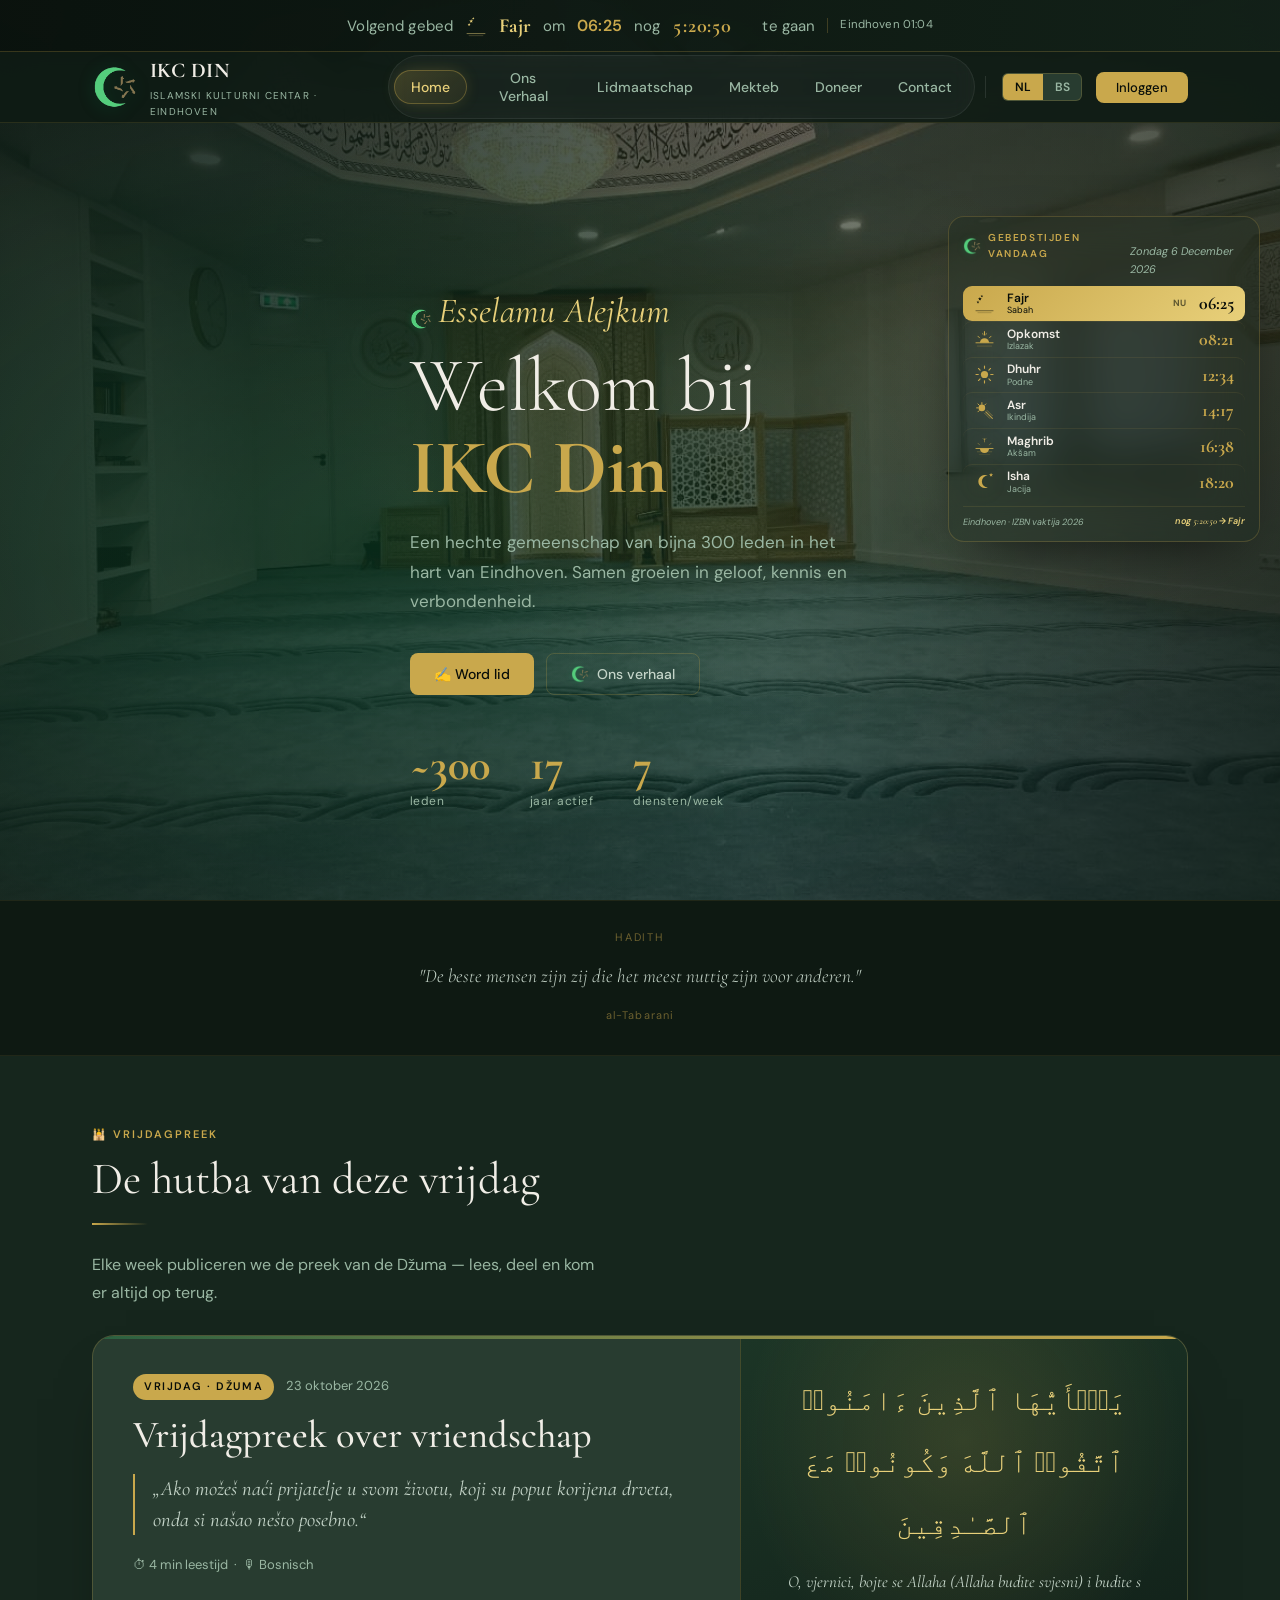
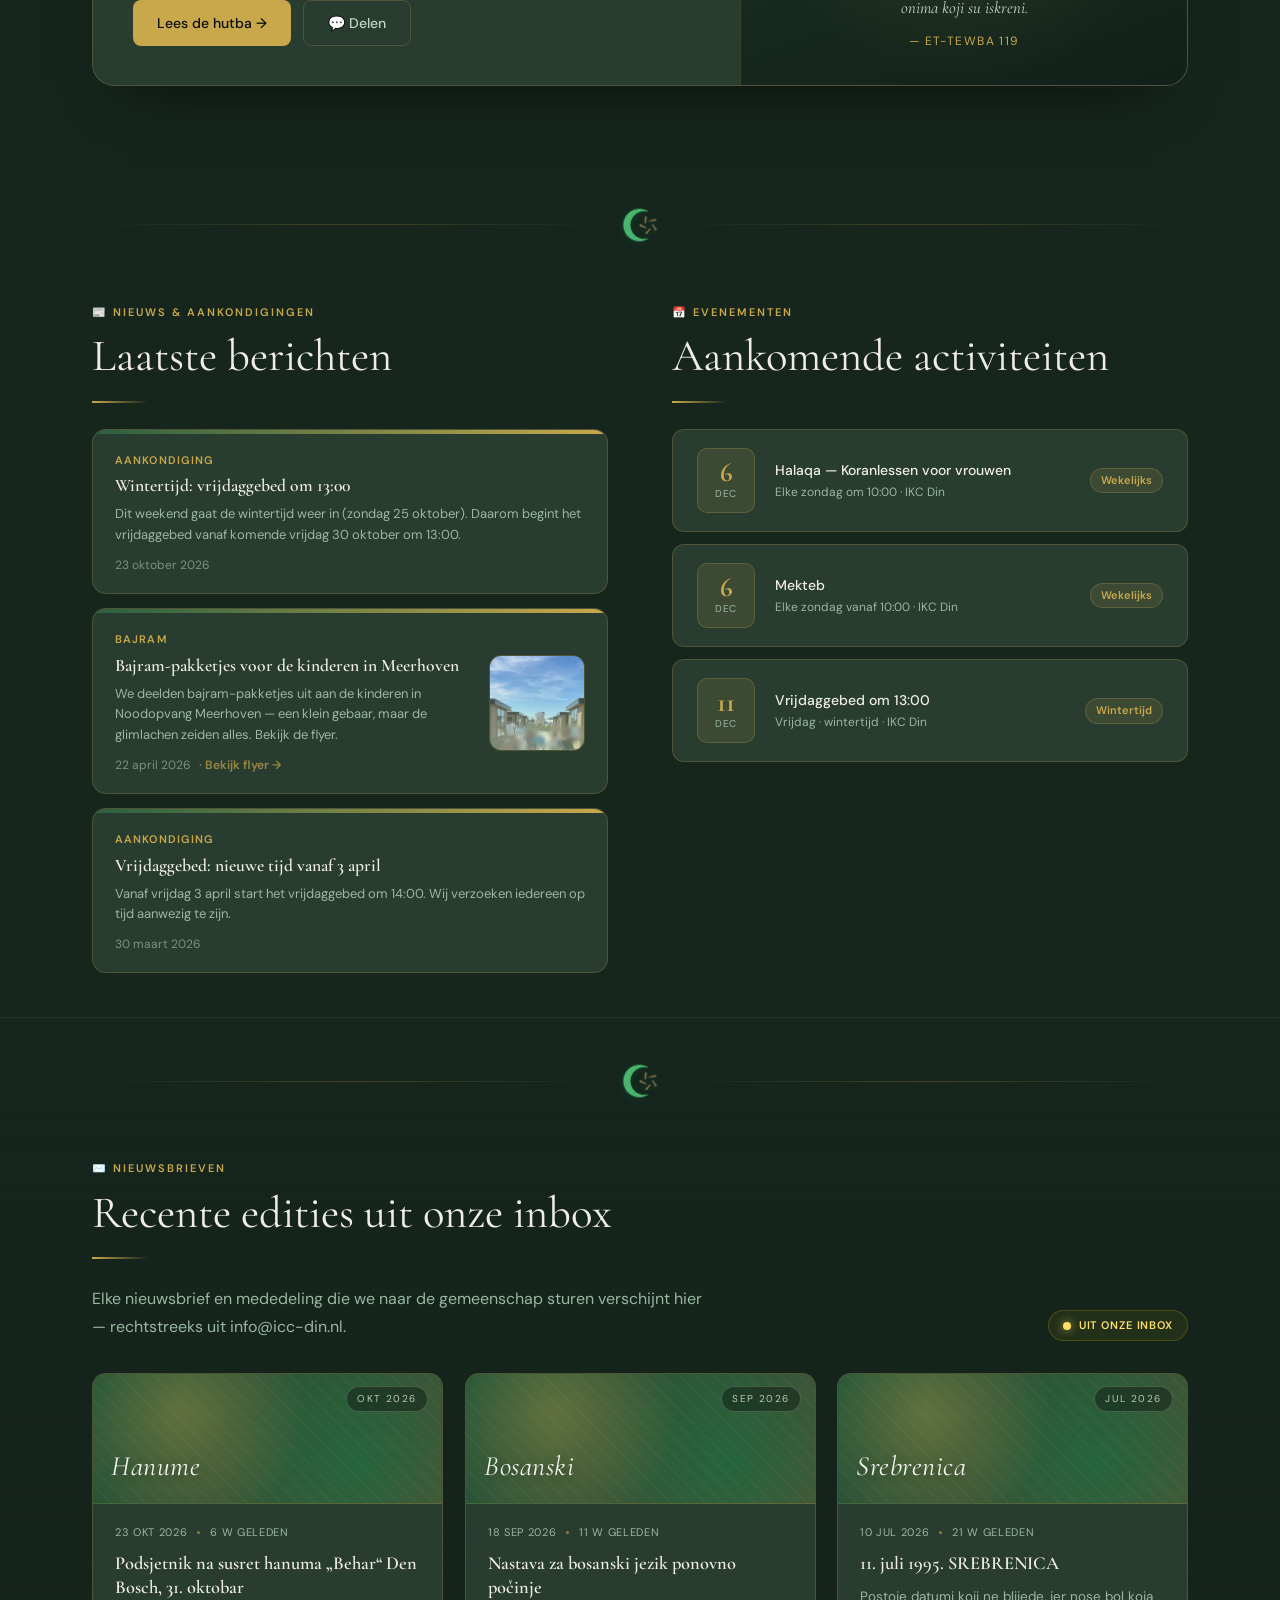
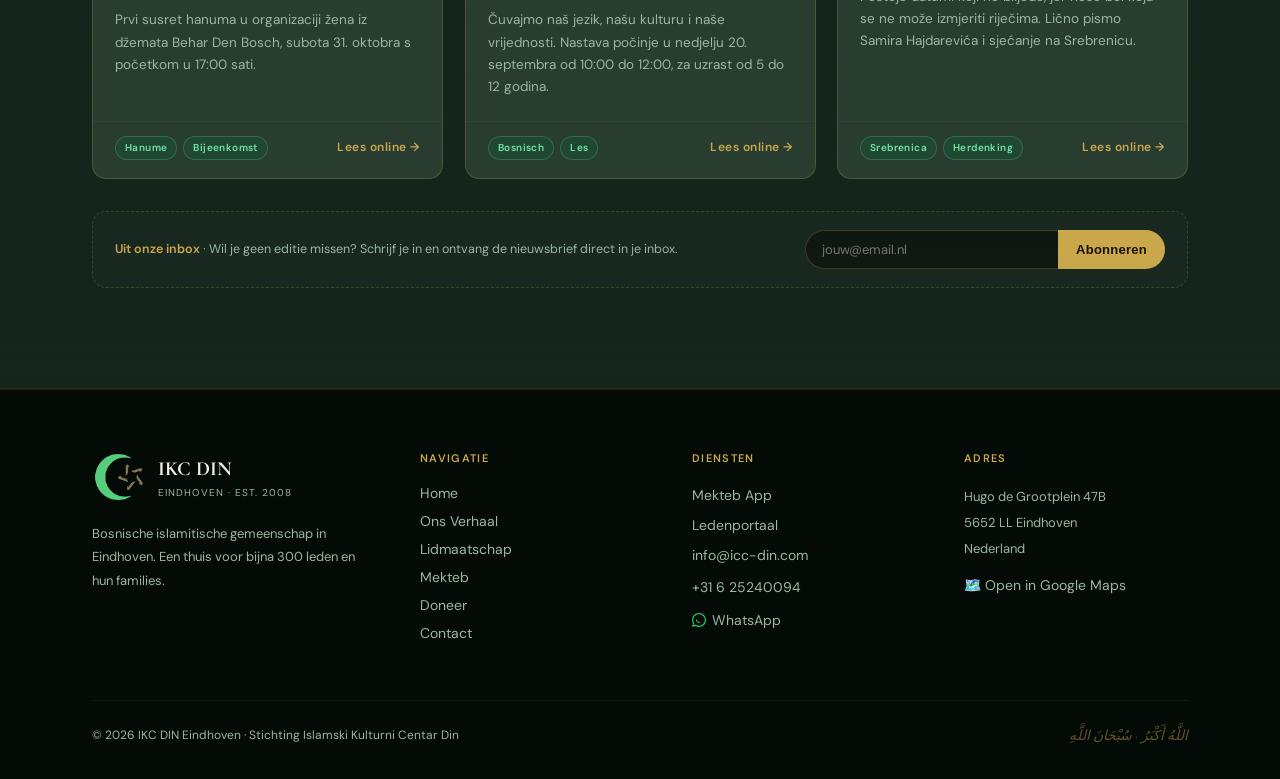
==== index.html @ 8f67912d "Newsletter feed from Gmail label (inactive until feed URL is set)" ====
<!DOCTYPE html>
<html lang="nl">
<head>
<meta charset="UTF-8"/>
<meta name="viewport" content="width=device-width, initial-scale=1.0"/>
<title>IKC DIN Eindhoven — Islamski Kulturni Centar</title>
<link href="https://fonts.googleapis.com/css2?family=Cormorant+Garamond:ital,wght@0,300;0,400;0,600;0,700;1,400&family=DM+Sans:wght@300;400;500;600&display=swap" rel="stylesheet"/>
<script>window.IKC_LOGO="logo-icon.png";</script>
<script src="europe-story.js"></script>
<style>
:root {
  --bg: #16261d;
  --surface: #1f3328;
  --card: #283c30;
  --card2: #304538;
  --gold: #c9a84c;
  --gold-light: #e8d07a;
  --gold-dim: rgba(201,168,76,0.13);
  --gold-border: rgba(201,168,76,0.24);
  --green: #2a6040;
  --green-dim: rgba(42,96,64,0.25);
  --neon: #4ade80;
  --neon-soft: rgba(74,222,128,0.55);
  --neon-glow: rgba(74,222,128,0.32);
  --emerald: #10b981;
  --jade: #0fa968;
  --text: #f0ede6;
  --text-muted: #9ab7a3;
  --text-soft: #c4d4c8;
  --radius: 14px;
  --font-display: 'Cormorant Garamond', serif;
  --font-body: 'DM Sans', sans-serif;
}
*, *::before, *::after { box-sizing: border-box; margin: 0; padding: 0; }
html { scroll-behavior: smooth; }
body { background: var(--bg); color: var(--text); font-family: var(--font-body); font-size: 16px; line-height: 1.6; overflow-x: hidden; }

/* Islamic geometric tile */
body::before {
  content: '';
  position: fixed; inset: 0; pointer-events: none; z-index: 0;
  background-image: url("data:image/svg+xml,%3Csvg width='120' height='120' viewBox='0 0 120 120' xmlns='http://www.w3.org/2000/svg'%3E%3Cg fill='none' stroke='rgba(201,168,76,0.055)' stroke-width='0.7'%3E%3Cpolygon points='60,4 116,32 116,88 60,116 4,88 4,32'/%3E%3Cpolygon points='60,20 100,42 100,78 60,100 20,78 20,42'/%3E%3Cpolygon points='60,36 84,52 84,68 60,84 36,68 36,52'/%3E%3Cline x1='60' y1='4' x2='60' y2='36'/%3E%3Cline x1='116' y1='32' x2='84' y2='52'/%3E%3Cline x1='116' y1='88' x2='84' y2='68'/%3E%3Cline x1='60' y1='116' x2='60' y2='84'/%3E%3Cline x1='4' y1='88' x2='36' y2='68'/%3E%3Cline x1='4' y1='32' x2='36' y2='52'/%3E%3C/g%3E%3C/svg%3E");
  background-size: 120px 120px;
  opacity: 1;
  background-position: var(--pat-x, 0px) var(--pat-y, 0px);
  transition: background-position 0.2s ease-out;
  will-change: background-position;
}
#root { position: relative; z-index: 1; }

.btn { display: inline-flex; align-items: center; gap: 8px; padding: 11px 24px; border-radius: 8px; font-family: var(--font-body); font-size: 14px; font-weight: 500; cursor: pointer; border: none; transition: all 0.22s; text-decoration: none; }
.btn-gold { background: var(--gold); color: #080d09; }
.btn-gold:hover { background: var(--gold-light); transform: translateY(-2px); box-shadow: 0 8px 28px rgba(201,168,76,0.3); }
.btn-outline { background: transparent; border: 1.5px solid var(--gold-border); color: var(--text-soft); }
.btn-outline:hover { border-color: var(--gold); color: var(--gold); }
.btn-ghost { background: rgba(255,255,255,0.06); color: var(--text-soft); }
.btn-ghost:hover { background: rgba(255,255,255,0.1); }
.btn-green { background: var(--green); color: var(--gold-light); border: 1px solid rgba(201,168,76,0.3); }
.btn-green:hover { background: #357550; }

.section { padding: 100px 0; }
.container { max-width: 1160px; margin: 0 auto; padding: 0 32px; }
.section-label { font-size: 11px; font-weight: 600; letter-spacing: 0.18em; text-transform: uppercase; color: var(--gold); margin-bottom: 10px; display: flex; align-items: center; gap: 8px; }
.section-title { font-family: var(--font-display); font-size: clamp(2rem, 3.5vw, 3rem); font-weight: 400; line-height: 1.15; color: var(--text); margin-bottom: 16px; }
.section-sub { font-size: 16px; color: var(--text-muted); max-width: 520px; line-height: 1.75; }
.ljiljan-frieze { display:flex; justify-content:center; align-items:center; gap:26px; padding:30px 16px; }
.ljiljan-frieze svg { width:15px; height:19px; color:var(--gold); opacity:0.42; }
.ljiljan-frieze svg:nth-child(even) { width:11px; height:14px; opacity:0.24; }
.divider { width: 56px; height: 2px; background: linear-gradient(90deg, var(--gold), transparent); margin: 18px 0 26px; }
.card { background: var(--card); border-radius: var(--radius); border: 1px solid var(--gold-border); padding: 28px; }

input, textarea, select { width: 100%; padding: 12px 16px; background: var(--surface); border: 1.5px solid rgba(255,255,255,0.09); border-radius: 8px; color: var(--text); font-family: var(--font-body); font-size: 15px; outline: none; transition: border-color 0.2s; }
input:focus, textarea:focus, select:focus { border-color: var(--gold); }
textarea { resize: vertical; min-height: 80px; }
select { appearance: none; }
label { font-size: 13px; color: var(--text-muted); margin-bottom: 6px; display: block; }
.form-row { display: grid; grid-template-columns: 1fr 1fr; gap: 16px; }
.form-field { display: flex; flex-direction: column; gap: 6px; }

/* Nav */
nav { position: fixed; top: 52px; left: 0; right: 0; z-index: 500; background: rgba(14,27,20,0.88); backdrop-filter: blur(18px); border-bottom: 1px solid rgba(201,168,76,0.14); }
.nav-inner { max-width: 1160px; margin: 0 auto; padding: 0 32px; height: 70px; display: flex; align-items: center; justify-content: space-between; }
.nav-logo { display: flex; align-items: center; gap: 12px; text-decoration: none; cursor: pointer; }
.nav-logo img { width: 46px; height: 46px; object-fit: contain; filter: drop-shadow(0 2px 8px rgba(5,122,65,0.25)); }
.nav-logo-text { font-family: var(--font-display); font-size: 21px; font-weight: 700; color: var(--text); letter-spacing: 0.02em; }
.nav-logo-sub { font-size: 10px; color: var(--text-muted); letter-spacing: 0.12em; text-transform: uppercase; }
.nav-links { display: flex; align-items: center; gap: 4px; }
.nav-link { font-size: 14px; color: var(--text-muted); text-decoration: none; padding: 6px 12px; border-radius: 6px; transition: color 0.2s; cursor: pointer; border: none; background: transparent; font-family: var(--font-body); }
.nav-link { position: relative; }
.nav-link::after { content: ''; position: absolute; bottom: -2px; left: 50%; width: 0; height: 1.5px; background: #4ade80; box-shadow: 0 0 6px #4ade80; border-radius: 2px; transition: width 0.3s ease, left 0.3s ease; }
.nav-link:hover::after, .nav-link.active::after { width: 80%; left: 10%; }
.nav-link:hover { color: var(--gold); }
.nav-link.active { color: var(--gold); background: rgba(201,168,76,0.08); }
.lang-toggle { display: flex; background: var(--card); border-radius: 6px; border: 1px solid var(--gold-border); overflow: hidden; margin: 0 6px; }
.lang-btn { padding: 5px 12px; font-size: 12px; font-weight: 600; cursor: pointer; border: none; background: transparent; color: var(--text-muted); font-family: var(--font-body); transition: all 0.2s; }
.lang-btn.active { background: var(--gold); color: #080d09; }
.mobile-nav { display: none; gap: 8px; align-items: center; }
.hamburger { display: none; flex-direction: column; justify-content: center; gap: 5px; width: 36px; height: 36px; background: transparent; border: none; cursor: pointer; padding: 4px; }
.hamburger span { display: block; height: 2px; width: 22px; background: var(--text); border-radius: 2px; transition: all 0.25s; }
.hamburger.open span:nth-child(1) { transform: translateY(7px) rotate(45deg); }
.hamburger.open span:nth-child(2) { opacity: 0; }
.hamburger.open span:nth-child(3) { transform: translateY(-7px) rotate(-45deg); }
.mobile-menu { display: none; position: fixed; top: 122px; left: 0; right: 0; background: rgba(10,20,14,0.98); backdrop-filter: blur(20px); border-bottom: 1px solid rgba(201,168,76,0.18); z-index: 499; padding: 16px 24px 24px; flex-direction: column; gap: 4px; }
.mobile-menu.open { display: flex; }
.mobile-menu-link { font-size: 16px; color: var(--text-muted); text-decoration: none; padding: 12px 8px; border-radius: 8px; cursor: pointer; background: transparent; border: none; font-family: var(--font-body); text-align: left; transition: color 0.2s, background 0.2s; }
.mobile-menu-link:hover, .mobile-menu-link.active { color: var(--gold); background: rgba(201,168,76,0.08); }
.mobile-menu-divider { height: 1px; background: rgba(255,255,255,0.08); margin: 8px 0; }
.mobile-menu-bottom { display: flex; align-items: center; gap: 10px; padding-top: 4px; }

/* Mosque arch SVG */
.arch-deco { position: absolute; right: 0; top: 0; bottom: 0; width: 520px; pointer-events: none; overflow: hidden; }

/* Hero */
.hero { min-height: 100vh; display: flex; align-items: center; position: relative; overflow: hidden; padding-top: 104px; }
.page-fade > section:first-child:not(.hero), .page-fade > section.story-section:first-child { padding-top: 140px; }
.hero-bg { position: absolute; inset: 0; background-image: url("photo-interior-hires.jpg"); background-size: cover; background-position: center; filter: brightness(0.72) saturate(0.92) contrast(1.03); z-index: 0; }
.hero::before { content: ''; position: absolute; inset: 0; background:
  linear-gradient(100deg, rgba(14,27,20,0.90) 0%, rgba(14,27,20,0.66) 38%, rgba(14,27,20,0.46) 62%, rgba(14,27,20,0.82) 100%);
  z-index: 1; pointer-events: none; }
.hero::after { content: ''; position: absolute; inset: 0; background: radial-gradient(ellipse at 30% 60%, rgba(5,122,65,0.22) 0%, transparent 65%), radial-gradient(ellipse at 80% 30%, rgba(201,168,76,0.1) 0%, transparent 55%); pointer-events: none; z-index: 1; }
.hero .container { position: relative; z-index: 5; }
.hero-content { position: relative; z-index: 2; padding: 100px 0 80px; }
.bismillah { font-size: clamp(1.1rem, 2.5vw, 1.8rem); color: rgba(201,168,76,0.55); font-family: var(--font-display); font-style: italic; margin-bottom: 24px; }
.hero-badge { display: inline-flex; align-items: center; gap: 8px; background: var(--gold-dim); border: 1px solid var(--gold-border); border-radius: 100px; padding: 6px 18px; font-size: 13px; color: var(--gold); margin-bottom: 28px; font-weight: 500; }
.hero-salam { font-family: var(--font-display); font-style: italic; font-size: clamp(1.4rem, 3vw, 2.2rem); color: var(--gold-light); margin: 14px 0 6px; letter-spacing: 0.01em; }
.hero-salam::after { content: '·'; display: inline-block; margin-left: 14px; color: var(--gold); opacity: 0.5; }
.hero-title { font-family: var(--font-display); font-size: clamp(3rem, 6vw, 5.8rem); font-weight: 300; line-height: 1.06; color: var(--text); margin-bottom: 8px; }
.hero-title strong { font-weight: 700; color: var(--gold); display: block; }
.hero-sub { font-size: 17px; color: var(--text-muted); max-width: 460px; line-height: 1.75; margin: 20px 0 36px; }
.hero-stats { display: flex; gap: 40px; margin-top: 48px; flex-wrap: wrap; }
.hero-stat-num { font-family: var(--font-display); font-size: 2.8rem; font-weight: 700; color: var(--gold); line-height: 1; }
.hero-stat-label { font-size: 12px; color: var(--text-muted); margin-top: 4px; letter-spacing: 0.04em; }

/* Prayer times */
.prayer-grid { display: grid; grid-template-columns: repeat(6, 1fr); gap: 10px; margin-top: 36px; }
.prayer-card { background: var(--card); border-radius: 12px; border: 1px solid var(--gold-border); padding: 20px 12px; text-align: center; transition: all 0.25s; cursor: default; }
.prayer-card.active { background: linear-gradient(135deg, var(--gold) 0%, var(--gold-light) 100%); border-color: var(--gold); }
.prayer-card.active .p-name, .prayer-card.active .p-alt, .prayer-card.active .p-time { color: #080d09; }
.prayer-card.active .p-label { color: rgba(8,13,9,0.6); }
.p-icon { font-size: 18px; margin-bottom: 8px; }
.p-name { font-size: 13px; font-weight: 600; color: var(--text); }
.p-alt { font-size: 11px; color: var(--text-muted); margin-top: 1px; }
.p-time { font-family: var(--font-display); font-size: 1.7rem; font-weight: 700; color: var(--gold); margin-top: 8px; }
.p-label { font-size: 10px; color: var(--text-muted); margin-top: 4px; letter-spacing: 0.06em; font-weight: 600; text-transform: uppercase; }

/* Hero vaktija panel (gebedstijden — glas-card op de muur/raam, variant G) */
.hero-layout { display: block; }
.hero-content { max-width: 600px; }
.hero-vk { position: absolute; top: 24%; right: max(0px, calc((100% - 1160px)/2 - 40px)); width: 312px; z-index: 6; opacity: 1 !important; animation: none !important; }
.hero-vk .vk-panel { opacity: 1 !important; background: rgba(22,39,29,0.30) !important; }
.vk-panel { background: rgba(22,39,29,0.30); backdrop-filter: blur(22px); -webkit-backdrop-filter: blur(22px); border: 1px solid var(--gold-border); border-radius: 16px; padding: 13px 14px 11px; box-shadow: 0 24px 60px -24px rgba(0,0,0,0.7); }
.vk-head { display: flex; align-items: baseline; justify-content: space-between; gap: 10px; margin-bottom: 8px; }
.vk-label { font-size: 10px; font-weight: 600; letter-spacing: 0.16em; text-transform: uppercase; color: var(--gold); display: flex; align-items: center; gap: 7px; }
.vk-date { font-size: 11px; color: var(--text-muted); font-style: italic; text-transform: capitalize; }
.vk-row { display: flex; align-items: center; gap: 12px; padding: 3px 11px; border-radius: 9px; transition: all 0.2s; }
.vk-row + .vk-row { border-top: 1px solid rgba(201,168,76,0.10); }
.vk-row .p-svg { width: 21px; height: 21px; margin: 0; flex-shrink: 0; }
.vk-names { flex: 1; min-width: 0; }
.vk-name { font-size: 12px; font-weight: 600; color: var(--text); line-height: 1.2; }
.vk-alt { font-size: 9px; color: var(--text-muted); margin-top: 0; line-height: 1.2; }
.vk-time { font-family: var(--font-display); font-size: 1.12rem; font-weight: 700; color: var(--gold); }
.vk-row.active { background: linear-gradient(135deg, var(--gold) 0%, var(--gold-light) 100%); border-top-color: transparent; }
.vk-row.active .vk-name, .vk-row.active .vk-alt, .vk-row.active .vk-time { color: #080d09; }
.vk-row.active .p-svg { color: #080d09 !important; filter: none !important; }
.vk-now { font-size: 9px; font-weight: 700; letter-spacing: 0.08em; color: rgba(8,13,9,0.6); text-transform: uppercase; }
.vk-foot { margin-top: 7px; padding-top: 7px; border-top: 1px solid rgba(201,168,76,0.12); text-align: center; font-size: 9px; color: var(--text-muted); font-style: italic; }
@media (max-width: 880px) { .hero { flex-direction: column; } .hero-content { max-width: none; } .hero-vk { position: static; width: auto; max-width: 420px; right: auto; top: auto; margin: 28px auto 0; } }

/* Fundraising */
.progress-track { background: rgba(255,255,255,0.07); border-radius: 100px; height: 16px; overflow: hidden; margin: 18px 0 10px; }
.progress-fill { height: 100%; border-radius: 100px; background: linear-gradient(90deg, #a07a20, var(--gold), var(--gold-light), var(--gold)); background-size: 300% auto; animation: shimmergold 3s linear infinite; transition: width 1.8s cubic-bezier(0.16,1,0.3,1); }
@keyframes shimmergold { 0%{background-position:0% center} 100%{background-position:300% center} }
.fund-amount { font-family: var(--font-display); font-size: 3rem; font-weight: 700; color: var(--gold); line-height: 1; }

/* Mekteb */
.mekteb-section { position: relative; padding: 100px 0 110px; overflow: hidden; }
.mekteb-section::before { content: ''; position: absolute; inset: 0; background:
  radial-gradient(ellipse 60% 50% at 20% 30%, rgba(5,122,65,0.12) 0%, transparent 60%),
  radial-gradient(ellipse 50% 40% at 85% 80%, rgba(201,168,76,0.08) 0%, transparent 60%);
  pointer-events: none; }
.mekteb-header { max-width: 720px; margin-bottom: 56px; }
.mekteb-intro-grid { display: grid; grid-template-columns: 1fr minmax(280px, 360px); gap: 56px; align-items: center; margin-bottom: 64px; }
.mekteb-intro-facts { grid-template-columns: 1fr !important; margin-top: 0 !important; }
.mekteb-showcase { display: grid; grid-template-columns: minmax(420px, 470px) 1fr; gap: 56px; align-items: center; position: relative; z-index: 1; }
.mekteb-phone-wrap { position: relative; display: flex; flex-direction: row; align-items: center; justify-content: center; gap: 20px; padding: 20px 0; }
.mekteb-phone-rel { position: relative; flex-shrink: 0; display: inline-block; }
.phone-stack { position: relative; display: flex; align-items: center; justify-content: center; }
.phone-front { position: relative; z-index: 2; }
.phone-shot { width: 100%; height: 100%; object-fit: contain; display: block; }
.phone-hotspot { cursor: pointer; transition: background .18s, box-shadow .18s; }
.phone-hotspot:hover { background: rgba(201,168,76,0.16); box-shadow: inset 0 0 0 1.5px var(--gold); }
.mekteb-tap-hint { width: 100px; flex-shrink: 0; text-align: right; margin: 0; font-size: 13px; font-weight: 500; color: var(--gold-light); letter-spacing: 0.02em; line-height: 1.5; }
.phone-frame { position: relative; width: 290px; height: 590px; background: linear-gradient(140deg, #1a1a1a 0%, #0a0a0a 100%); border-radius: 44px; padding: 12px; box-shadow:
  0 40px 80px -20px rgba(0,0,0,0.7),
  0 30px 50px -25px rgba(5,122,65,0.35),
  inset 0 0 0 1.5px rgba(201,168,76,0.15),
  inset 0 0 0 3px rgba(0,0,0,0.6);
  transition: transform 0.6s cubic-bezier(0.16,1,0.3,1); }
.phone-front { transform: rotate(-2deg); }
.phone-front:hover { transform: rotate(0deg) translateY(-6px); }
.phone-notch { position: absolute; top: 12px; left: 50%; transform: translateX(-50%); width: 96px; height: 24px; background: #000; border-radius: 0 0 14px 14px; z-index: 3; }
.phone-notch::after { content: ''; position: absolute; top: 7px; right: 18px; width: 8px; height: 8px; border-radius: 50%; background: rgba(201,168,76,0.4); box-shadow: inset 0 0 0 1.5px rgba(0,0,0,0.8); }
.phone-screen { width: 100%; height: 100%; border-radius: 32px; overflow: hidden; background: linear-gradient(165deg, #061310 0%, #0a1f15 45%, #07140e 100%); position: relative; display: flex; flex-direction: column; }
.phone-status { display: flex; justify-content: space-between; align-items: center; padding: 14px 22px 8px; font-size: 10px; font-weight: 600; color: var(--text-soft); }
.phone-status-icons { display: flex; gap: 4px; align-items: center; }
.phone-content { flex: 1; padding: 12px 16px 0; overflow: hidden; }
.phone-greet { display: flex; align-items: center; gap: 10px; margin-bottom: 16px; }
.phone-avatar { width: 36px; height: 36px; border-radius: 50%; background: linear-gradient(135deg, #057A41, #0a9c54); display: flex; align-items: center; justify-content: center; font-family: var(--font-display); font-weight: 700; font-size: 14px; color: #fff; flex-shrink: 0; }
.phone-greet-text { flex: 1; min-width: 0; }
.phone-greet-hi { font-size: 10px; color: var(--text-muted); }
.phone-greet-name { font-size: 13px; color: var(--text); font-weight: 600; font-family: var(--font-display); }
.phone-bell { width: 26px; height: 26px; border-radius: 50%; background: rgba(255,255,255,0.06); display: flex; align-items: center; justify-content: center; font-size: 12px; position: relative; }
.phone-bell::after { content: ''; position: absolute; top: 4px; right: 4px; width: 6px; height: 6px; border-radius: 50%; background: var(--gold); }
.phone-hero { background: linear-gradient(135deg, #0d2818 0%, #103a22 50%, #0a2818 100%); border: 1px solid rgba(201,168,76,0.2); border-radius: 16px; padding: 14px; margin-bottom: 14px; position: relative; overflow: hidden; }
.phone-hero::before { content: ''; position: absolute; right: -20px; top: -30px; width: 100px; height: 100px; border-radius: 50%; background: radial-gradient(circle, rgba(5,122,65,0.4) 0%, transparent 70%); }
.phone-hero-label { font-size: 9px; color: var(--gold); text-transform: uppercase; letter-spacing: 0.12em; font-weight: 600; margin-bottom: 4px; position: relative; }
.phone-hero-title { font-family: var(--font-display); font-size: 17px; font-weight: 700; color: var(--text); margin-bottom: 2px; position: relative; }
.phone-hero-sub { font-size: 10px; color: var(--text-muted); margin-bottom: 10px; position: relative; }
.phone-hero-arabic { font-family: 'Cormorant Garamond', serif; font-size: 22px; color: var(--gold-light); text-align: center; padding: 6px 0; opacity: 0.92; position: relative; direction: rtl; }
.phone-progress-wrap { position: relative; margin-bottom: 14px; }
.phone-progress-row { display: flex; justify-content: space-between; align-items: baseline; margin-bottom: 6px; }
.phone-progress-label { font-size: 10px; color: var(--text-muted); }
.phone-progress-pct { font-size: 12px; color: var(--gold); font-weight: 700; }
.phone-progress-track { height: 6px; background: rgba(255,255,255,0.05); border-radius: 100px; overflow: hidden; }
.phone-progress-fill { height: 100%; width: 80%; background: linear-gradient(90deg, #057A41, var(--gold)); border-radius: 100px; box-shadow: 0 0 12px rgba(201,168,76,0.4); }
.phone-section-title { font-size: 10px; color: var(--text-muted); text-transform: uppercase; letter-spacing: 0.1em; font-weight: 600; margin-bottom: 8px; }
.phone-lesson { display: flex; align-items: center; gap: 10px; padding: 9px 10px; background: rgba(255,255,255,0.03); border: 1px solid rgba(255,255,255,0.06); border-radius: 10px; margin-bottom: 6px; }
.phone-lesson-day { width: 32px; height: 32px; background: var(--gold-dim); border: 1px solid var(--gold-border); border-radius: 8px; display: flex; align-items: center; justify-content: center; font-size: 9px; font-weight: 700; color: var(--gold); flex-shrink: 0; letter-spacing: 0.05em; }
.phone-lesson-info { flex: 1; min-width: 0; }
.phone-lesson-t { font-size: 11px; color: var(--text); font-weight: 500; white-space: nowrap; overflow: hidden; text-overflow: ellipsis; }
.phone-lesson-sub { font-size: 9px; color: var(--text-muted); white-space: nowrap; overflow: hidden; text-overflow: ellipsis; }
.phone-lesson-arrow { color: var(--gold); font-size: 11px; opacity: 0.7; }
.phone-tabs { display: grid; grid-template-columns: repeat(4, 1fr); padding: 8px 6px 14px; border-top: 1px solid rgba(255,255,255,0.05); background: rgba(0,0,0,0.3); }
.phone-tab { display: flex; flex-direction: column; align-items: center; gap: 2px; font-size: 8px; color: var(--text-muted); padding: 4px 0; }
.phone-tab.active { color: var(--gold); }
.phone-tab-icon { font-size: 14px; }
.mekteb-float-badge { position: absolute; background: var(--card); border: 1px solid var(--gold-border); border-radius: 100px; padding: 8px 14px; font-size: 12px; font-weight: 500; color: var(--text); white-space: nowrap; box-shadow: 0 16px 40px rgba(0,0,0,0.5), 0 0 0 1px rgba(201,168,76,0.15); display: flex; align-items: center; gap: 6px; z-index: 5; }
.mekteb-float-badge::before { content: ''; width: 6px; height: 6px; border-radius: 50%; background: #4ade80; box-shadow: 0 0 8px #4ade80; }
.mekteb-float-badge.b1 { top: 8%; right: -8%; transform: rotate(4deg); animation: floatA 4s ease-in-out infinite; }
.mekteb-float-badge.b2 { bottom: 18%; left: -12%; transform: rotate(-3deg); animation: floatA 4.5s ease-in-out infinite reverse; }
.mekteb-float-badge.b2::before { background: var(--gold); box-shadow: 0 0 8px var(--gold); }
@keyframes floatA { 0%,100% { transform: translateY(0) rotate(-3deg); } 50% { transform: translateY(-8px) rotate(-3deg); } }
.mekteb-features { display: flex; flex-direction: column; gap: 4px; }
.mekteb-feature-row { display: grid; grid-template-columns: 56px 1fr; gap: 18px; padding: 18px 0; border-bottom: 1px solid rgba(201,168,76,0.08); }
.mekteb-feature-row:last-child { border-bottom: none; }
.mekteb-feature-icon { width: 48px; height: 48px; border-radius: 12px; background: linear-gradient(135deg, rgba(5,122,65,0.25), rgba(201,168,76,0.15)); border: 1px solid var(--gold-border); display: flex; align-items: center; justify-content: center; font-size: 22px; }
.mekteb-feature-t { font-family: var(--font-display); font-size: 19px; font-weight: 600; color: var(--text); margin-bottom: 4px; }
.mekteb-feature-d { font-size: 14px; color: var(--text-muted); line-height: 1.55; }
.mekteb-cta-row { display: flex; gap: 12px; flex-wrap: wrap; margin-top: 30px; }
.mekteb-new-pill { display: inline-flex; align-items: center; gap: 6px; background: linear-gradient(90deg, #057A41, #0a9c54); color: #f0ede6; font-size: 11px; font-weight: 700; padding: 4px 12px; border-radius: 100px; letter-spacing: 0.1em; margin-left: 8px; vertical-align: middle; box-shadow: 0 4px 12px rgba(5,122,65,0.35); }

/* ─────────── Mekteb — over de mekteb (kern icc-din) ─────────── */
.mekteb-about { display: grid; grid-template-columns: 0.85fr 1.15fr; gap: 40px; align-items: stretch; margin-top: 64px; }
.mekteb-about-quote { position: relative; background: linear-gradient(165deg, rgba(201,168,76,0.13), rgba(28,44,35,0.96) 65%); border: 1px solid var(--gold-border); border-radius: 20px; padding: 40px 36px; display: flex; flex-direction: column; justify-content: center; overflow: hidden; }
.mekteb-about-quote::before { content:''; position:absolute; top:0; left:36px; right:36px; height:2px; background: linear-gradient(90deg, var(--gold), transparent); }
.mekteb-about-quote-mark { font-family: var(--font-display); font-size: 64px; line-height: 0.6; color: var(--gold); opacity: 0.6; margin-bottom: 18px; }
.mekteb-about-ayah { font-family: var(--font-display); font-size: clamp(1.4rem, 2.1vw, 1.9rem); font-weight: 400; line-height: 1.4; color: var(--text); font-style: italic; }
.mekteb-about-ayah-src { margin-top: 18px; font-size: 13px; letter-spacing: 0.08em; color: var(--gold-light); font-weight: 600; }
.mekteb-about-body { display: flex; flex-direction: column; }
.mekteb-about-eyebrow { font-size: 12px; font-weight: 600; letter-spacing: 0.14em; text-transform: uppercase; color: var(--gold); margin-bottom: 12px; }
.mekteb-about-title { font-family: var(--font-display); font-size: clamp(1.6rem, 2.6vw, 2.1rem); font-weight: 600; color: var(--text); line-height: 1.18; margin-bottom: 16px; }
.mekteb-about-text { font-size: 15.5px; color: var(--text-muted); line-height: 1.75; margin-bottom: 16px; }
.mekteb-about-facts { display: grid; grid-template-columns: repeat(3, 1fr); gap: 14px; margin-top: 12px; }
.mekteb-about-fact { display: flex; flex-direction: column; gap: 10px; padding: 18px 18px; background: rgba(28,44,35,0.6); border: 1px solid rgba(201,168,76,0.14); border-radius: 14px; }
.mekteb-about-fact-ico { width: 40px; height: 40px; border-radius: 11px; background: var(--gold-dim); border: 1px solid var(--gold-border); display: flex; align-items: center; justify-content: center; font-size: 19px; }
.mekteb-about-fact-t { font-size: 11px; font-weight: 700; letter-spacing: 0.1em; text-transform: uppercase; color: var(--gold); margin-bottom: 4px; }
.mekteb-about-fact-d { font-size: 13.5px; color: var(--text-soft); line-height: 1.5; }
@media (max-width: 900px) {
  .mekteb-about { grid-template-columns: 1fr; gap: 24px; margin-top: 44px; }
  .mekteb-about-facts { grid-template-columns: 1fr; }
  .mekteb-intro-grid { grid-template-columns: 1fr; gap: 32px; margin-bottom: 44px; }
}

/* ─────────── Mekteb photo mosaic ─────────── */
.mekteb-mosaic-wrap { position: relative; z-index: 1; margin-top: 96px; }
.mekteb-mosaic-head { display: flex; align-items: flex-end; justify-content: space-between; gap: 24px; margin-bottom: 28px; flex-wrap: wrap; padding-bottom: 18px; border-bottom: 2px solid rgba(201,168,76,0.55); }
.mekteb-mosaic-head-l { display: flex; flex-direction: column; gap: 6px; }
.mekteb-mosaic-eyebrow { font-size: 11px; font-weight: 600; letter-spacing: 0.18em; text-transform: uppercase; color: var(--gold); display: inline-flex; align-items: center; gap: 8px; }
.mekteb-mosaic-eyebrow::before { content: ''; width: 28px; height: 1px; background: var(--gold); opacity: 0.7; }
.mekteb-mosaic-title { font-family: var(--font-display); font-size: clamp(1.5rem, 2.6vw, 2.1rem); font-weight: 400; color: var(--text); font-style: italic; line-height: 1.15; }
.mekteb-mosaic-meta { font-size: 12.5px; color: var(--text-muted); letter-spacing: 0.05em; max-width: 360px; text-align: right; line-height: 1.65; }
.mekteb-mosaic-meta .dot { color: var(--gold); margin: 0 6px; opacity: 0.7; }
.mekteb-mosaic { columns: 4; column-gap: 10px; }
.mekteb-mosaic-item { break-inside: avoid; margin: 0 0 10px; border-radius: 10px; overflow: hidden; position: relative; display: block; background: var(--card); border: 1px solid var(--gold-border); transition: border-color .35s, box-shadow .35s, transform .35s; }
.mekteb-mosaic-item img { width: 100%; height: auto; display: block; transition: transform .6s ease, filter .4s; filter: saturate(0.9) contrast(1.02); }
.mekteb-mosaic-item::after { content:''; position:absolute; inset:0; background: linear-gradient(180deg, rgba(14,27,20,0) 60%, rgba(14,27,20,0.5) 100%); pointer-events:none; opacity:0.9; transition: opacity .35s; }
.mekteb-mosaic-item::before { content:''; position:absolute; inset:0; box-shadow: inset 0 0 0 1px rgba(201,168,76,0.08); border-radius: 10px; pointer-events:none; z-index: 2; }
.mekteb-mosaic-item:hover { transform: translateY(-3px); border-color: var(--gold); box-shadow: 0 16px 36px rgba(0,0,0,0.4), 0 0 0 1px var(--gold-border); }
.mekteb-mosaic-item:hover img { transform: scale(1.04); filter: saturate(1.05) contrast(1.04); }
.mekteb-mosaic-item:hover::after { opacity: 0.35; }
.mekteb-mosaic-count { display: inline-flex; align-items: center; gap: 10px; margin-top: 22px; font-size: 12px; color: var(--text-muted); letter-spacing: 0.06em; }
.mekteb-mosaic-count span { font-family: var(--font-display); font-size: 22px; font-weight: 600; color: var(--gold-light); line-height: 1; }
@media (max-width: 1100px) { .mekteb-mosaic { columns: 3; } }
@media (max-width: 760px) { .mekteb-mosaic { columns: 2; } .mekteb-mosaic-meta { text-align: left; } }
@media (max-width: 420px) { .mekteb-mosaic { columns: 1; } }

/* Story strip — Naša priča */
.story-section { padding: 0 0 100px; position: relative; overflow: hidden; }
.story-hero { position: relative; padding: 0 0 24px; overflow: hidden; display: grid; grid-template-columns: minmax(0, 0.85fr) minmax(0, 1.25fr); align-items: start; gap: 0; max-width: 1280px; margin: 0 auto; }
@media (max-width: 900px) { .story-hero { grid-template-columns: 1fr; padding: 40px 0 32px; min-height: 0; } }
.story-hero-text { position: relative; z-index: 3; padding: 0 32px 0 56px; }
.story-hero-text .section-label { justify-content: flex-start !important; }
.story-hero-text .divider { margin: 18px 0 0; }
.story-hero-text .section-title { line-height: 1.05; margin-bottom: 4px; }
.story-hero-subtitle { font-family: var(--font-display); font-style: italic; font-size: clamp(1.4rem, 2.2vw, 1.9rem); font-weight: 400; color: var(--gold-light); margin-top: 6px; }
.story-hero-map-col { position: relative; height: 100%; min-height: 250px; margin-left: -8%; }
.story-map { position: absolute; inset: 0; pointer-events: none; z-index: 0; opacity: 0.6; }
.story-map svg { position: absolute; left: 50%; top: 50%; transform: translate(-50%, -50%); width: 100%; height: 100%; }
.story-map::after { content: ''; position: absolute; inset: 0;
  background:
    radial-gradient(ellipse 100% 100% at 0% 50%, rgba(14,27,20,0.55) 0%, transparent 50%);
  z-index: 2;
}
.story-map .land-other path { fill: rgba(255,255,255,0.02); stroke: rgba(170,200,180,0.18); stroke-width: 0.16; stroke-linejoin: round; }
.story-map .land-route path { fill: rgba(201,168,76,0.045); stroke: rgba(232,208,122,0.26); stroke-width: 0.22; stroke-linejoin: round; }
.story-map .story-hi { fill: rgba(110,231,168,0.10) !important; stroke: rgba(142,240,182,0.78) !important; stroke-width: 0.34 !important; filter: drop-shadow(0 0 1.8px rgba(142,240,182,0.65)) drop-shadow(0 0 5px rgba(142,240,182,0.32)); }
.story-map .story-route-glow { stroke: rgba(142,240,182,0.12); stroke-width: 1.6; fill: none; stroke-linecap: round; }
.story-map .story-route-line { stroke: rgba(142,240,182,0.75); stroke-width: 0.36; fill: none; stroke-linecap: round; stroke-dasharray: 1.6 1.4; filter: drop-shadow(0 0 1.5px rgba(142,240,182,0.55)); }
.story-map .story-city { fill: rgba(232,208,122,0.45); }
.story-map .story-city-major { fill: rgba(255,255,255,0.92); stroke: rgba(142,240,182,0.75); stroke-width: 0.38; filter: drop-shadow(0 0 1.8px rgba(142,240,182,0.7)); }
.story-map .story-city-ring { fill: none; stroke: rgba(142,240,182,0.4); stroke-width: 0.18; }
.story-map .story-emblems use { fill: currentColor; }
.story-map .emb-tulip-el { color: #e6ebe8; opacity: 0.27; }
.story-map .emb-shield-el { color: #eef2ef; opacity: 0.72; }
.story-head { max-width: 720px; margin: 0 auto; text-align: center; padding: 0 32px; }
.story-strip { display: grid; grid-template-columns: 1fr 1fr 1fr; gap: 2px; background: rgba(201,168,76,0.18); height: 420px; }
.story-cell { position: relative; overflow: hidden; cursor: pointer; }
.story-cell img { width: 100%; height: 100%; object-fit: cover; display: block; transition: transform 0.7s cubic-bezier(0.16,1,0.3,1); filter: brightness(0.7) saturate(0.95); }
.story-cell:hover img { filter: brightness(0.92) saturate(1.05); transform: scale(1.06); }
.story-cell::after { content: ''; position: absolute; inset: 0; background: linear-gradient(180deg, rgba(0,0,0,0.15) 0%, transparent 30%, rgba(0,0,0,0.78) 100%); pointer-events: none; }
.story-caption { position: absolute; left: 32px; right: 32px; bottom: 32px; z-index: 2; }
.story-step { display: inline-block; font-family: var(--font-display); font-size: 11px; font-weight: 700; letter-spacing: 0.22em; color: var(--gold); margin-bottom: 12px; padding: 5px 12px; border: 1px solid var(--gold-border); border-radius: 100px; background: rgba(6,13,8,0.7); backdrop-filter: blur(8px); }
.story-title { font-family: var(--font-display); font-size: 24px; color: #fff; font-weight: 600; margin-bottom: 6px; line-height: 1.2; }
.story-text { font-size: 13px; color: var(--text-soft); max-width: 280px; }

/* Contact backdrop */
.contact-section { position: relative; overflow: hidden; }
.contact-bg { position: absolute; inset: 0; background-image: url("photo-bosnia-collage.jpg"); background-size: cover; background-position: center 35%; filter: brightness(0.22) saturate(0.55) blur(1.5px); z-index: 0; }
.contact-section::after { content: ''; position: absolute; inset: 0; background: linear-gradient(180deg, rgba(14,27,20,0.7) 0%, rgba(10,22,15,0.92) 100%); z-index: 1; pointer-events: none; }
.contact-section .container { position: relative; z-index: 2; }

/* Membership form */
.form-section { background: var(--surface); border: 1px solid var(--gold-border); border-radius: 20px; padding: 48px; }
.membership-option { border: 2px solid var(--gold-border); border-radius: 12px; padding: 20px; cursor: pointer; transition: all 0.2s; }
.membership-option.selected { border-color: var(--gold); background: var(--gold-dim); }
.membership-option:hover { border-color: var(--gold); }
.membership-price { font-family: var(--font-display); font-size: 1.8rem; font-weight: 700; color: var(--gold); }

/* News */
/* Newsletter feed */
.nl-section { background: linear-gradient(180deg, rgba(14,27,20,0) 0%, rgba(20,34,26,0.55) 50%, rgba(14,27,20,0) 100%); border-top: 1px solid rgba(201,168,76,0.08); border-bottom: 1px solid rgba(201,168,76,0.08); }
.nl-head { display: flex; align-items: flex-end; justify-content: space-between; gap: 24px; flex-wrap: wrap; margin-bottom: 8px; }
.nl-mc-pill { display: inline-flex; align-items: center; gap: 8px; background: rgba(255,225,0,0.06); border: 1px solid rgba(255,225,0,0.18); border-radius: 100px; padding: 6px 14px; font-size: 11px; color: #ffe066; letter-spacing: 0.08em; text-transform: uppercase; font-weight: 600; }
.nl-mc-dot { width: 8px; height: 8px; border-radius: 50%; background: #ffe066; box-shadow: 0 0 10px rgba(255,224,102,0.7); animation: nl-pulse 2.4s ease-in-out infinite; }
@keyframes nl-pulse { 0%,100% { opacity: 0.6; transform: scale(1); } 50% { opacity: 1; transform: scale(1.18); } }
.nl-grid { display: grid; grid-template-columns: repeat(3, 1fr); gap: 22px; margin-top: 32px; }
@media (max-width: 920px) { .nl-grid { grid-template-columns: 1fr; } }
.nl-card { position: relative; background: var(--card); border: 1px solid var(--gold-border); border-radius: var(--radius); overflow: hidden; display: flex; flex-direction: column; transition: transform 0.35s cubic-bezier(0.16,1,0.3,1), border-color 0.3s, box-shadow 0.3s; text-decoration: none; }
.nl-card:hover { transform: translateY(-6px); border-color: var(--gold); box-shadow: 0 22px 50px -22px rgba(201,168,76,0.35); }
.nl-card-cover { height: 130px; position: relative; overflow: hidden; background: linear-gradient(135deg, rgba(5,122,65,0.35) 0%, rgba(201,168,76,0.22) 100%); border-bottom: 1px solid var(--gold-border); }
.nl-card-cover::before { content: ''; position: absolute; inset: 0; background-image: radial-gradient(circle at 25% 30%, rgba(201,168,76,0.35) 0%, transparent 45%), radial-gradient(circle at 75% 70%, rgba(5,122,65,0.45) 0%, transparent 50%); }
.nl-card-cover::after { content: ''; position: absolute; inset: 0; background-image: repeating-linear-gradient(45deg, rgba(255,255,255,0.04) 0 2px, transparent 2px 12px); opacity: 0.6; }
.nl-cover-glyph { position: absolute; bottom: 14px; left: 18px; font-family: var(--font-display); font-style: italic; font-size: 28px; color: rgba(255,255,255,0.92); letter-spacing: 0.02em; z-index: 2; text-shadow: 0 2px 12px rgba(0,0,0,0.4); }
.nl-cover-edition { position: absolute; top: 12px; right: 14px; font-size: 10px; letter-spacing: 0.14em; text-transform: uppercase; color: rgba(255,255,255,0.7); background: rgba(0,0,0,0.35); border: 1px solid rgba(255,255,255,0.18); padding: 4px 10px; border-radius: 100px; backdrop-filter: blur(6px); z-index: 2; }
.nl-card-body { padding: 20px 22px 22px; display: flex; flex-direction: column; gap: 10px; flex: 1; }
.nl-cover-img { position: absolute; inset: 0; width: 100%; height: 100%; object-fit: cover; object-position: top center; z-index: 1; }
.nl-card-cover.has-img::before, .nl-card-cover.has-img::after { display: none; }
.nl-card-cover.has-img { background: #0e1b14; }
.nl-card-cover.has-img .nl-cover-edition { z-index: 3; }
.nl-cover-cta { position: absolute; bottom: 12px; left: 16px; z-index: 3; display: inline-flex; align-items: center; gap: 6px; font-size: 11px; font-weight: 600; letter-spacing: 0.04em; color: #fff; background: rgba(5,122,65,0.85); border: 1px solid rgba(255,255,255,0.25); padding: 5px 11px; border-radius: 100px; backdrop-filter: blur(4px); }
.nl-card-cover.has-img::after { content: none; }
.nl-card-cover.has-img .nl-cover-grad { content: ''; position: absolute; inset: 0; z-index: 2; background: linear-gradient(180deg, rgba(8,15,10,0.05) 40%, rgba(8,15,10,0.55) 100%); }

/* Flyer lightbox */
.flyer-lb { position: fixed; inset: 0; background: rgba(4,8,5,0.93); backdrop-filter: blur(12px); z-index: 1200; display: flex; align-items: flex-start; justify-content: center; padding: 48px 20px; overflow-y: auto; animation: fadeIn .25s ease; }
.flyer-lb-inner { width: 100%; max-width: 600px; margin: auto; }
.flyer-lb img { width: 100%; height: auto; display: block; border-radius: 16px; border: 1px solid var(--gold-border); box-shadow: 0 40px 90px rgba(0,0,0,0.65); animation: modalIn .4s cubic-bezier(0.16,1,0.3,1); }
.flyer-lb-bar { display: flex; align-items: center; justify-content: space-between; gap: 16px; margin-bottom: 16px; }
.flyer-lb-cap { font-size: 13px; color: var(--text-muted); font-style: italic; }
.flyer-lb-close { width: 44px; height: 44px; flex-shrink: 0; border-radius: 50%; background: rgba(20,33,25,0.9); border: 1px solid var(--gold-border); color: var(--text); font-size: 18px; cursor: pointer; display: flex; align-items: center; justify-content: center; transition: all .2s; }
.flyer-lb-close:hover { background: var(--gold); color: #080d09; transform: rotate(90deg); }
.nl-meta { display: flex; align-items: center; gap: 10px; font-size: 11px; color: var(--text-muted); letter-spacing: 0.06em; text-transform: uppercase; }
.nl-meta-dot { width: 3px; height: 3px; border-radius: 50%; background: var(--gold); opacity: 0.6; }
.nl-title { font-family: var(--font-display); font-size: 1.15rem; font-weight: 600; color: var(--text); line-height: 1.3; }
.nl-snippet { font-size: 13.5px; color: var(--text-muted); line-height: 1.65; flex: 1; }
.nl-card-foot { display: flex; align-items: center; justify-content: space-between; padding: 14px 22px 18px; border-top: 1px solid rgba(201,168,76,0.08); margin-top: auto; }
.nl-tags { display: flex; gap: 6px; flex-wrap: wrap; }
.nl-tag { font-size: 10px; padding: 3px 9px; border-radius: 100px; background: rgba(5,122,65,0.18); color: #6ee7a8; border: 1px solid rgba(110,231,168,0.22); letter-spacing: 0.04em; font-weight: 600; }
.nl-open { font-size: 12px; color: var(--gold); font-weight: 600; letter-spacing: 0.04em; display: inline-flex; align-items: center; gap: 4px; transition: gap 0.25s; }
.nl-card:hover .nl-open { gap: 8px; }
.nl-foot { margin-top: 32px; display: flex; align-items: center; justify-content: space-between; gap: 20px; flex-wrap: wrap; padding: 18px 22px; background: rgba(255,255,255,0.02); border: 1px dashed rgba(201,168,76,0.22); border-radius: 14px; }
.nl-foot-note { font-size: 12.5px; color: var(--text-muted); line-height: 1.55; max-width: 640px; }
.nl-foot-note strong { color: var(--gold); font-weight: 600; }
.nl-sub { display: flex; gap: 0; align-items: stretch; max-width: 360px; width: 100%; }
.nl-sub input { flex: 1; background: rgba(0,0,0,0.4); border: 1px solid var(--gold-border); border-right: none; border-radius: 100px 0 0 100px; padding: 10px 16px; color: var(--text); font-size: 13px; outline: none; font-family: inherit; }
.nl-sub input:focus { border-color: var(--gold); }
.nl-sub button { background: var(--gold); color: #1a1208; border: none; border-radius: 0 100px 100px 0; padding: 10px 18px; font-weight: 700; font-size: 13px; cursor: pointer; letter-spacing: 0.02em; transition: filter 0.2s; }
.nl-sub button:hover { filter: brightness(1.1); }

.news-card { background: var(--card); border-radius: var(--radius); border: 1px solid var(--gold-border); transition: all 0.25s; cursor: pointer; overflow: hidden; }
.news-card:hover { transform: translateY(-3px); border-color: var(--gold); }
.news-stripe { height: 4px; background: linear-gradient(90deg, var(--green), var(--gold)); }
.event-row { display: flex; align-items: center; gap: 20px; background: var(--card); border-radius: 12px; border: 1px solid var(--gold-border); padding: 18px 24px; transition: border-color 0.2s; }
.event-row:hover { border-color: var(--gold); }
.event-date-box { background: var(--gold-dim); border: 1px solid var(--gold-border); border-radius: 10px; padding: 10px 14px; text-align: center; flex-shrink: 0; min-width: 58px; }
.event-day { font-family: var(--font-display); font-size: 1.7rem; font-weight: 700; color: var(--gold); line-height: 1; }
.event-month { font-size: 10px; color: var(--text-muted); text-transform: uppercase; letter-spacing: 0.08em; }

/* Contact */
.contact-icon { width: 44px; height: 44px; background: var(--gold-dim); border-radius: 10px; border: 1px solid var(--gold-border); display: flex; align-items: center; justify-content: center; font-size: 18px; flex-shrink: 0; }
.map-frame { width: 100%; height: 400px; border-radius: var(--radius); overflow: hidden; border: 1px solid var(--gold-border); }

/* Dashboard */
.modal-overlay { position: fixed; inset: 0; background: rgba(4,8,5,0.9); backdrop-filter: blur(10px); z-index: 1000; display: flex; align-items: center; justify-content: center; padding: 20px; }
.modal { background: var(--card); border-radius: 20px; border: 1px solid var(--gold-border); width: 100%; max-width: 460px; padding: 40px; position: relative; }
.dash-modal { max-width: 720px; padding: 0; overflow: hidden; }
.dash-tab { padding: 12px 16px; border: none; background: none; cursor: pointer; font-size: 13px; font-weight: 500; font-family: var(--font-body); transition: color 0.2s; border-bottom: 2px solid transparent; margin-bottom: -1px; }
.dash-tab.active { color: var(--gold); border-bottom-color: var(--gold); }
.dash-tab:not(.active) { color: var(--text-muted); }
.fin-row { display: flex; justify-content: space-between; align-items: center; padding: 14px 0; border-bottom: 1px solid rgba(255,255,255,0.05); }
.fin-row:last-child { border-bottom: none; }
.badge { display: inline-block; font-size: 11px; padding: 3px 10px; border-radius: 100px; font-weight: 600; }
.badge-green { background: rgba(42,96,64,0.35); color: #6ecfa0; border: 1px solid rgba(42,96,64,0.5); }
.badge-gold { background: var(--gold-dim); color: var(--gold); border: 1px solid var(--gold-border); }

/* Islamic section divider */
.star-divider { display: flex; align-items: center; gap: 16px; margin: 0 0 60px; }
.star-divider::before, .star-divider::after { content: ''; flex: 1; height: 1px; background: linear-gradient(90deg, transparent, var(--gold-border), transparent); }
.star-glyph { font-size: 20px; color: var(--gold); opacity: 0.7; flex-shrink: 0; }

/* Logo mark used inline as a brand-bullet */
.logo-mark { display: inline-block; vertical-align: middle; object-fit: contain; flex-shrink: 0; filter: drop-shadow(0 1px 3px rgba(5,122,65,0.35)); }
.logo-mark-sm { width: 18px; height: 18px; }
.logo-mark-md { width: 22px; height: 22px; }
.logo-mark-lg { width: 32px; height: 32px; }
.logo-mark-xl { width: 38px; height: 38px; opacity: 0.85; }
.section-label .logo-mark { vertical-align: middle; }
.hero-badge .logo-mark { vertical-align: -0.28em; }
.hero-salam .logo-mark { vertical-align: -0.22em; margin-right: 6px; }
.hero-salam::after { display: none; }

/* Footer */
footer { background: #040a05; border-top: 1px solid rgba(201,168,76,0.12); padding: 60px 0 32px; }
.footer-link { display: block; font-size: 14px; color: var(--text-muted); text-decoration: none; margin-bottom: 10px; transition: color 0.2s; cursor: pointer; border: none; background: none; font-family: var(--font-body); text-align: left; }
.footer-link:hover { color: #4ade80; text-shadow: 0 0 8px rgba(74,222,128,0.4); }

/* Animations */
@keyframes fadeUp { from { opacity:0; transform:translateY(20px); } to { opacity:1; transform:translateY(0); } }
.fade-up { animation: fadeUp 0.65s ease both; }

/* Scroll reveal */
.reveal { opacity: 0; transform: translateY(48px); transition: opacity 0.9s cubic-bezier(0.16,1,0.3,1), transform 0.9s cubic-bezier(0.16,1,0.3,1); will-change: opacity, transform; }
.reveal.in { opacity: 1; transform: none; }
.reveal-scale { opacity: 0; transform: scale(0.92); transition: opacity 0.9s cubic-bezier(0.16,1,0.3,1), transform 0.9s cubic-bezier(0.16,1,0.3,1); }
.reveal-scale.in { opacity: 1; transform: none; }
.reveal-left { opacity: 0; transform: translateX(-40px); transition: opacity 0.9s cubic-bezier(0.16,1,0.3,1), transform 0.9s cubic-bezier(0.16,1,0.3,1); }
.reveal-left.in { opacity: 1; transform: none; }
.reveal-right { opacity: 0; transform: translateX(40px); transition: opacity 0.9s cubic-bezier(0.16,1,0.3,1), transform 0.9s cubic-bezier(0.16,1,0.3,1); }
.reveal-right.in { opacity: 1; transform: none; }
.stagger > * { transition-delay: calc(var(--i, 0) * 90ms); }

/* Scroll progress bar — top of viewport */
.scroll-progress { position: fixed; top: 0; left: 0; height: 2px; width: 0%; background: linear-gradient(90deg, var(--neon) 0%, var(--jade) 50%, var(--gold) 100%); box-shadow: 0 0 14px var(--neon-glow), 0 0 28px rgba(74,222,128,0.18); z-index: 999; transition: width 0.12s linear; }

/* Ambient particles */
.ambient-particles { position: fixed; inset: 0; pointer-events: none; z-index: 0; overflow: hidden; }
.ambient-particles .pt { position: absolute; width: 3px; height: 3px; border-radius: 50%; background: var(--neon-soft); box-shadow: 0 0 10px var(--neon-glow), 0 0 22px rgba(74,222,128,0.18); animation: drift 22s linear infinite; opacity: 0; }
@keyframes drift {
  0% { transform: translate3d(0, 0, 0) scale(0.6); opacity: 0; }
  10% { opacity: 0.7; }
  85% { opacity: 0.5; }
  100% { transform: translate3d(var(--dx, 80px), -110vh, 0) scale(1.1); opacity: 0; }
}

/* Cursor spotlight — hero only */
.cursor-spotlight { position: absolute; width: 600px; height: 600px; border-radius: 50%; pointer-events: none; transform: translate(-50%, -50%); background: radial-gradient(circle, rgba(74,222,128,0.16) 0%, rgba(74,222,128,0.05) 35%, transparent 65%); mix-blend-mode: screen; transition: opacity 0.4s; z-index: 1; opacity: 0; }
.hero:hover .cursor-spotlight { opacity: 1; }

/* Neon glow utility */
.neon-glow { box-shadow: 0 0 0 1px rgba(74,222,128,0.22), 0 0 24px -4px var(--neon-glow), inset 0 0 0 1px rgba(74,222,128,0.06); }
.neon-edge { position: relative; }
.neon-edge::after { content: ''; position: absolute; inset: -1px; border-radius: inherit; padding: 1px; background: linear-gradient(135deg, var(--neon-soft), transparent 40%, transparent 60%, var(--gold) 100%); -webkit-mask: linear-gradient(#000 0 0) content-box, linear-gradient(#000 0 0); -webkit-mask-composite: xor; mask-composite: exclude; pointer-events: none; opacity: 0.5; transition: opacity 0.3s; }
.neon-edge:hover::after { opacity: 1; }

/* Active prayer card pulse + neon */
@keyframes neonPulse {
  0%, 100% { box-shadow: 0 0 0 1px rgba(74,222,128,0.55), 0 0 28px -4px var(--neon-glow), 0 0 60px -10px rgba(74,222,128,0.35); }
  50% { box-shadow: 0 0 0 1px rgba(74,222,128,0.85), 0 0 44px -2px rgba(74,222,128,0.55), 0 0 90px -10px rgba(74,222,128,0.5); }
}

/* Parallax hero bg */
.hero-bg { transform: translateY(var(--py, 0px)) scale(1.08); transition: transform 0.05s linear; }

/* Section header animated underline */
.section-title { position: relative; }

/* Prayer icon svg styling */
.p-svg { width: 32px; height: 32px; margin: 0 auto 6px; display: block; color: var(--gold); transition: color 0.3s, filter 0.3s; filter: drop-shadow(0 0 10px rgba(201,168,76,0.25)); }
.prayer-card.active .p-svg { color: #080d09; filter: drop-shadow(0 0 8px rgba(74,222,128,0.4)); }
.prayer-card:hover:not(.active) { border-color: var(--neon-soft); box-shadow: 0 0 0 1px rgba(74,222,128,0.2), 0 12px 28px -10px var(--neon-glow); transform: translateY(-3px); }
.prayer-card { transition: transform 0.3s, border-color 0.3s, box-shadow 0.3s, background 0.3s; }
.prayer-card.active { animation: neonPulse 3.4s ease-in-out infinite; }

/* Card hover lift with neon glow on relevant blocks */
.news-card { transition: transform 0.35s cubic-bezier(0.16,1,0.3,1), border-color 0.3s, box-shadow 0.3s; }
.news-card:hover { transform: translateY(-6px); box-shadow: 0 18px 40px -16px var(--neon-glow), 0 0 0 1px rgba(74,222,128,0.18); }
.event-row { transition: transform 0.3s, border-color 0.3s, box-shadow 0.3s; }
.event-row:hover { transform: translateX(6px); box-shadow: -4px 0 0 var(--neon), 0 8px 24px -12px var(--neon-glow); }

/* Button neon variant + hover */
.btn-gold { position: relative; overflow: hidden; }
.btn-gold::before { content: ''; position: absolute; inset: 0; background: linear-gradient(120deg, transparent 30%, rgba(255,255,255,0.5) 50%, transparent 70%); transform: translateX(-100%); transition: transform 0.7s; }
.btn-gold:hover::before { transform: translateX(100%); }
.btn-outline:hover { box-shadow: 0 0 0 1px var(--neon-soft), 0 8px 28px -10px var(--neon-glow); border-color: var(--neon-soft); color: var(--neon); }

/* Floating moon orb (hero replacement for mosque) */
.hero-orb { position: absolute; right: -120px; top: 50%; transform: translateY(-50%); width: 620px; height: 620px; border-radius: 50%; background: radial-gradient(circle at 38% 38%, rgba(74,222,128,0.18) 0%, rgba(42,96,64,0.12) 25%, rgba(6,13,8,0) 60%); pointer-events: none; z-index: 1; filter: blur(6px); animation: orbBreath 8s ease-in-out infinite; }
@keyframes orbBreath { 0%, 100% { transform: translateY(-50%) scale(1); opacity: 0.85; } 50% { transform: translateY(-52%) scale(1.05); opacity: 1; } }
.hero-orb-ring { position: absolute; inset: 0; border-radius: 50%; border: 1px solid rgba(74,222,128,0.12); animation: ringSpin 32s linear infinite; }
.hero-orb-ring.r2 { inset: 40px; border-color: rgba(201,168,76,0.08); animation-duration: 48s; animation-direction: reverse; }
.hero-orb-ring.r3 { inset: 90px; border-color: rgba(74,222,128,0.18); border-style: dashed; animation-duration: 60s; }
@keyframes ringSpin { to { transform: rotate(360deg); } }

/* Section breathing green ambient */
.section, .mekteb-section, .story-section, .contact-section { position: relative; }

/* Mekteb feature icon — add neon */
.mekteb-feature-row { transition: padding-left 0.3s; }
.mekteb-feature-row:hover { padding-left: 8px; }
@keyframes borderTrace { 0% { background-position: 0% 50%; } 100% { background-position: 200% 50%; } }
.mekteb-section .section-inner > div[style*="border"] { transition: box-shadow 0.4s; }
.mekteb-section .section-inner > div[style*="border"]:hover { box-shadow: 0 0 0 1.5px #4ade80, 0 0 24px rgba(74,222,128,0.2); }
.mekteb-feature-row:hover .mekteb-feature-icon { box-shadow: 0 0 0 1px var(--neon-soft), 0 0 24px -6px var(--neon-glow); border-color: var(--neon-soft); }
.mekteb-feature-icon { transition: box-shadow 0.3s, border-color 0.3s; }

/* Progress fill — green-tinged */
.progress-fill { background: linear-gradient(90deg, var(--jade), var(--gold), var(--neon), var(--gold-light), var(--jade)); background-size: 300% auto; box-shadow: 0 0 16px rgba(74,222,128,0.22); }

/* Number stat reveal */
.hero-stat-num { transition: text-shadow 0.4s; }
.hero-stat-num:hover { text-shadow: 0 0 24px var(--neon-glow); }

/* Story strip hover green glow */
.story-cell::before { content: ''; position: absolute; inset: 0; background: linear-gradient(180deg, transparent 40%, rgba(74,222,128,0.18) 100%); opacity: 0; transition: opacity 0.5s; z-index: 1; pointer-events: none; }
.story-cell:hover::before { opacity: 1; }

/* Float badge soft pulse */
.mekteb-float-badge { animation-name: badgeFloat !important; }
@keyframes badgeFloat { 0%, 100% { transform: translateY(0) rotate(var(--rot, 0deg)); } 50% { transform: translateY(-10px) rotate(var(--rot, 0deg)); } }

/* Reduce motion */
@media (prefers-reduced-motion: reduce) {
  .ambient-particles, .hero-orb-ring, .hero-orb { animation: none; }
  .reveal, .reveal-scale, .reveal-left, .reveal-right { opacity: 1; transform: none; transition: none; }
}

/* Notification */
.toast { position: fixed; bottom: 24px; left: 50%; transform: translateX(-50%); background: var(--card); border: 1px solid var(--gold-border); border-radius: 12px; padding: 14px 24px; font-size: 14px; color: var(--text); z-index: 2000; box-shadow: 0 20px 60px rgba(0,0,0,0.5); animation: fadeUp 0.4s ease; }

@media (max-width: 900px) {
  .nav-links { display: none; }
  .mobile-nav { display: flex; }
  .hamburger { display: flex; }
  .prayer-grid { grid-template-columns: repeat(3, 1fr); }
  .mekteb-card { grid-template-columns: 1fr; padding: 32px; }
  .mekteb-showcase { grid-template-columns: 1fr; gap: 60px; }
  .mekteb-phone-wrap { flex-direction: column; }
  .mekteb-phone-rel { order: 1; }
  .mekteb-tap-hint { order: 2; width: auto; text-align: center; margin-top: 18px; }
  .mekteb-phone-wrap { order: 2; }
  .mekteb-features { order: 1; }
  .mekteb-float-badge.b1 { right: 0; }
  .mekteb-float-badge.b2 { left: 0; }
  .arch-deco { display: none; }
  .form-row { grid-template-columns: 1fr; }
  .hero-stats { gap: 24px; }
  .story-strip { grid-template-columns: 1fr; height: auto; }
  .story-cell { height: 320px; }
}
@media (max-width: 600px) {
  .section { padding: 64px 0; }
  .container { padding: 0 20px; }
  .prayer-grid { grid-template-columns: repeat(2, 1fr); }
}

/* ─────────── Lidmaatschap / Usluge ─────────── */
.lid-hero { padding: 130px 0 60px; position: relative; }
.lid-hero::before { content:''; position:absolute; left:50%; top:80px; transform: translateX(-50%); width: 280px; height: 280px; background: radial-gradient(circle, rgba(201,168,76,0.10), transparent 70%); pointer-events: none; }
.lid-head { text-align: center; max-width: 720px; margin: 0 auto; position: relative; }
.lid-head .section-label { justify-content: center; }
.lid-head .divider { margin: 18px auto 26px; }
.lid-head .section-sub { margin: 0 auto; }

.usluge-pillars { display: grid; grid-template-columns: repeat(3, 1fr); gap: 22px; margin-top: 56px; }
.usluge-pillar { background: var(--card); border: 1px solid var(--gold-border); border-radius: 18px; overflow: hidden; display: flex; flex-direction: column; transition: transform .28s ease, box-shadow .28s ease, border-color .28s ease; }
.usluge-pillar:hover { transform: translateY(-5px); box-shadow: 0 22px 50px rgba(0,0,0,0.35); border-color: rgba(201,168,76,0.5); }
.usluge-pillar-img { height: 210px; background-size: cover; background-position: center; position: relative; }
.usluge-pillar-img::after { content:''; position:absolute; inset:0; background: linear-gradient(0deg, rgba(14,27,20,0.78) 0%, rgba(14,27,20,0.05) 55%, transparent 100%); }
.usluge-pillar-glyph { position: absolute; left: 22px; bottom: 18px; z-index: 2; width: 46px; height: 46px; border-radius: 50%; background: rgba(14,27,20,0.85); border: 1px solid rgba(201,168,76,0.45); display: flex; align-items: center; justify-content: center; font-size: 20px; }
.usluge-pillar-body { padding: 26px 28px 30px; flex: 1; display: flex; flex-direction: column; }
.usluge-pillar-tag { font-size: 11px; letter-spacing: 0.18em; text-transform: uppercase; color: var(--gold); margin-bottom: 8px; font-weight: 600; }
.usluge-pillar-title { font-family: var(--font-display); font-size: 1.55rem; line-height: 1.2; margin-bottom: 10px; color: var(--text); font-weight: 600; }
.usluge-pillar-desc { font-size: 14.5px; color: var(--text-muted); line-height: 1.65; }

.usluge-section { padding: 70px 0 90px; }
.usluge-intro { text-align: center; max-width: 660px; margin: 0 auto; }
.usluge-intro .section-label { justify-content: center; }
.usluge-intro .divider { margin: 18px auto 22px; }
.usluge-intro .section-sub { margin: 0 auto; }
.usluge-grid { display: grid; grid-template-columns: repeat(2, 1fr); gap: 22px; margin-top: 44px; }
.usluge-card { background: var(--card); border: 1px solid var(--gold-border); border-radius: 16px; padding: 28px 28px 30px; display: flex; flex-direction: column; gap: 14px; transition: border-color .25s, transform .25s; }
.usluge-card:hover { border-color: var(--gold); transform: translateY(-2px); }
.usluge-card.featured { background: linear-gradient(160deg, rgba(201,168,76,0.09) 0%, rgba(28,44,35,0.95) 60%); border-color: rgba(201,168,76,0.4); position: relative; }
.usluge-card.featured::before { content: ''; position: absolute; top: 0; left: 28px; right: 28px; height: 2px; background: linear-gradient(90deg, var(--gold), transparent); }
.usluge-card-head { display: flex; align-items: center; gap: 14px; }
.usluge-icon { width: 48px; height: 48px; border-radius: 12px; background: var(--gold-dim); border: 1px solid var(--gold-border); display: flex; align-items: center; justify-content: center; font-size: 22px; flex-shrink: 0; }
.usluge-card-title { font-family: var(--font-display); font-size: 1.3rem; color: var(--text); font-weight: 600; line-height: 1.25; }
.usluge-card-blurb { font-size: 14px; color: var(--text-muted); line-height: 1.65; }
.usluge-list { list-style: none; display: flex; flex-direction: column; gap: 9px; margin-top: 4px; padding: 0; }
.usluge-list li { font-size: 14px; color: var(--text-soft); line-height: 1.5; padding-left: 18px; position: relative; }
.usluge-list li::before { content: '◆'; position: absolute; left: 0; color: var(--gold); font-size: 8px; top: 6px; }
.usluge-badge { display: inline-flex; align-items: center; gap: 6px; padding: 3px 10px; background: var(--gold-dim); border: 1px solid var(--gold-border); border-radius: 100px; font-size: 11px; color: var(--gold-light); font-weight: 500; letter-spacing: 0.06em; }

.benefits-section { padding: 80px 0; background: linear-gradient(180deg, rgba(14,27,20,0.4), rgba(22,36,28,0.92)); border-top: 1px solid rgba(201,168,76,0.13); border-bottom: 1px solid rgba(201,168,76,0.13); }
.benefits-intro { text-align: center; max-width: 620px; margin: 0 auto; }
.benefits-intro .section-label { justify-content: center; }
.benefits-intro .divider { margin: 18px auto 22px; }
.benefits-grid { display: grid; grid-template-columns: repeat(2, 1fr); gap: 14px; margin-top: 36px; }
.benefit-item { display: flex; gap: 14px; padding: 18px 20px; background: rgba(28,44,35,0.6); border-radius: 12px; border: 1px solid rgba(201,168,76,0.12); transition: border-color .2s, background .2s; }
.benefit-item:hover { border-color: rgba(201,168,76,0.35); background: rgba(28,44,35,0.85); }
.benefit-check { width: 30px; height: 30px; border-radius: 50%; background: var(--green); color: var(--gold-light); display: flex; align-items: center; justify-content: center; font-size: 14px; font-weight: 700; flex-shrink: 0; }
.benefit-text { font-size: 14.5px; color: var(--text-soft); line-height: 1.55; padding-top: 4px; }

@media (max-width: 960px) {
  .usluge-pillars { grid-template-columns: 1fr; }
  .usluge-grid { grid-template-columns: 1fr; }
  .benefits-grid { grid-template-columns: 1fr; }
  .lid-hero { padding: 110px 0 40px; }
}

/* ─────────── Lidmaatschap OPTIE 2 — levensdomeinen ─────────── */
.o2-hero { padding: 100px 0 50px; text-align: center; position: relative; }
.o2-hero::before { content:''; position:absolute; left:50%; top:90px; transform: translateX(-50%); width: 300px; height: 300px; background: radial-gradient(circle, rgba(201,168,76,0.10), transparent 70%); pointer-events: none; }
.o2-hero .section-label { justify-content: center; }
.o2-hero .lid-price-pill { display: inline-flex; }
.o2-toc { display: flex; gap: 10px; justify-content: center; flex-wrap: wrap; margin-top: 30px; }
.o2-toc a { display: inline-flex; align-items: center; gap: 8px; padding: 9px 18px; border-radius: 100px; border: 1px solid var(--gold-border); background: var(--card); color: var(--text-soft); font-size: 13px; text-decoration: none; transition: all .2s; }
.o2-toc a:hover { border-color: var(--gold); color: var(--gold); transform: translateY(-2px); }
.o2-domain { padding: 64px 0; border-top: 1px solid rgba(201,168,76,0.1); }
.o2-domain:nth-child(even) { background: rgba(22,36,28,0.4); }
.o2-dom-grid { display: grid; grid-template-columns: 0.92fr 1.08fr; gap: 54px; align-items: center; }
.o2-domain.flip .o2-dom-grid { grid-template-columns: 1.08fr 0.92fr; }
.o2-domain.flip .o2-dom-text { order: 2; }
.o2-dom-icon { width: 58px; height: 58px; border-radius: 15px; background: var(--gold-dim); border: 1px solid var(--gold-border); display: flex; align-items: center; justify-content: center; font-size: 28px; margin-bottom: 18px; }
.o2-dom-text h2 { font-family: var(--font-display); font-size: clamp(1.8rem,3vw,2.5rem); font-weight: 600; color: var(--text); line-height: 1.12; margin-bottom: 14px; }
.o2-dom-blurb { font-size: 15.5px; color: var(--text-muted); line-height: 1.7; margin-bottom: 22px; }
.o2-dom-list { list-style: none; display: grid; grid-template-columns: 1fr 1fr; gap: 10px 22px; padding: 0; }
.o2-dom-list li { font-size: 14px; color: var(--text-soft); padding-left: 18px; position: relative; line-height: 1.5; list-style: none; }
.o2-dom-list li::before { content:'◆'; position:absolute; left:0; top:6px; color: var(--gold); font-size: 8px; }
.o2-collage { display: grid; gap: 10px; }
.o2-collage.vjera   { grid-template-columns: 1.5fr 1fr 1fr; grid-template-rows: 158px 158px; }
.o2-collage.vjera .o2-collage-item:nth-child(1) { grid-row: span 2; }
.o2-collage.mekteb  { grid-template-columns: 1fr 1fr 1fr; grid-template-rows: 150px 150px; }
.o2-collage.mekteb .o2-collage-item:nth-child(1) { grid-column: span 2; }
.o2-collage.kultura { grid-template-columns: 1fr 1fr; grid-template-rows: 155px 155px; }
.o2-collage.prostor { grid-template-columns: 1fr 1fr; grid-template-rows: 155px 155px; }
.o2-iconstrip { display: flex; flex-wrap: wrap; gap: 9px; margin: 0 0 22px; }
.o2-iconstrip-item { display: inline-flex; align-items: center; gap: 7px; padding: 7px 13px; border-radius: 100px; background: var(--gold-dim); border: 1px solid var(--gold-border); }
.o2-iconstrip-emoji { font-size: 15px; line-height: 1; }
.o2-iconstrip-label { font-size: 11.5px; color: var(--gold-light); font-weight: 600; letter-spacing: 0.02em; white-space: nowrap; }
.o2-collage-item { border-radius: 14px; overflow: hidden; position: relative; background-size: cover; background-position: center; background-color: var(--card); border: 1px solid rgba(201,168,76,0.18); transition: transform .3s ease, box-shadow .3s ease; }
.o2-collage-item:hover { transform: scale(1.015); box-shadow: 0 16px 36px rgba(0,0,0,0.4); }
.o2-collage-item::after { content:''; position: absolute; inset: 0; pointer-events: none; background: linear-gradient(180deg, rgba(14,27,20,0) 38%, rgba(14,27,20,0.62) 100%); }
.o2-collage-label { position: absolute; left: 14px; bottom: 12px; z-index: 2; font-size: 10px; letter-spacing: 0.13em; text-transform: uppercase; color: var(--gold-light); font-weight: 600; text-shadow: 0 2px 6px rgba(0,0,0,0.9); }
.o2-dom-textfull { max-width: 760px; margin: 0 auto; text-align: center; }
.o2-dom-textfull .o2-dom-icon { margin: 0 auto 18px; }
.o2-dom-textfull h2 { font-family: var(--font-display); font-size: clamp(1.8rem,3vw,2.5rem); font-weight: 600; color: var(--text); line-height: 1.12; margin-bottom: 14px; }
.o2-dom-textfull .o2-dom-list { max-width: 640px; margin: 22px auto 0; text-align: left; }
@media (max-width: 900px) {
  .o2-hero { padding: 110px 0 40px; }
  .o2-dom-grid, .o2-domain.flip .o2-dom-grid { grid-template-columns: 1fr; gap: 30px; }
  .o2-domain.flip .o2-dom-text { order: 0; }
  .o2-dom-list, .o2-dom-textfull .o2-dom-list { grid-template-columns: 1fr; }
}

/* ─────────── Lidmaatschap photo collage ─────────── */
.lid-collage {
  display: grid;
  grid-template-columns: 1.5fr 1fr 1fr 1.2fr;
  grid-template-rows: 200px 200px;
  gap: 12px;
  margin-top: 56px;
}
.lid-collage-item {
  border-radius: 14px;
  overflow: hidden;
  position: relative;
  background-size: cover;
  background-position: center;
  background-color: var(--card);
  border: 1px solid rgba(201,168,76,0.18);
  transition: transform .3s ease, box-shadow .3s ease;
}
.lid-collage-item:hover { transform: scale(1.015); box-shadow: 0 16px 36px rgba(0,0,0,0.35); }
.lid-collage-item.big { grid-column: span 1; grid-row: span 2; }
.lid-collage-item.tall { grid-row: span 2; }
.lid-collage-item::after {
  content:''; position: absolute; inset: 0; pointer-events: none;
  background: linear-gradient(180deg, rgba(14,27,20,0) 40%, rgba(14,27,20,0.55) 100%);
}
.lid-collage-label {
  position: absolute; left: 16px; bottom: 14px; z-index: 2;
  font-size: 10.5px; letter-spacing: 0.14em; text-transform: uppercase;
  color: var(--gold-light); font-weight: 600;
  text-shadow: 0 2px 6px rgba(0,0,0,0.9);
}
.lid-price-pill {
  display: inline-flex; align-items: center; gap: 12px;
  margin-top: 22px; padding: 10px 22px;
  background: rgba(201,168,76,0.12); border: 1px solid var(--gold-border);
  border-radius: 100px; font-size: 14px; color: var(--gold-light);
  white-space: nowrap;
}
.lid-price-pill .lid-price-amt { font-family: var(--font-display); font-size: 24px; font-weight: 700; color: var(--gold); white-space: nowrap; }
.lid-price-pill .lid-price-divider { width: 1px; height: 20px; background: rgba(201,168,76,0.4); }

@media (max-width: 960px) {
  .lid-collage { grid-template-columns: 1fr 1fr; grid-template-rows: 160px 160px 160px 160px; }
  .lid-collage-item.big { grid-column: span 2; grid-row: span 2; }
  .lid-collage-item.tall { grid-row: span 1; }
}

/* ─────────── Story detail modal ─────────── */
.story-cell { cursor: pointer; transition: transform .3s ease; }
.story-cell:hover { transform: translateY(-3px); }
.story-cell:hover .story-cell-readmore { color: var(--gold); }
.story-cell-readmore {
  display: inline-flex; align-items: center; gap: 6px;
  margin-top: 10px; font-size: 12.5px; color: var(--gold-light);
  letter-spacing: 0.05em; font-weight: 500;
}

.story-modal-backdrop {
  position: fixed; inset: 0; background: rgba(8,16,11,0.78);
  backdrop-filter: blur(10px); z-index: 900;
  display: flex; align-items: center; justify-content: center;
  padding: 40px 20px;
  animation: fadeIn .25s ease;
}
@keyframes fadeIn { from { opacity: 0; } to { opacity: 1; } }
.story-modal {
  background: var(--surface);
  border: 1px solid var(--gold-border);
  border-radius: 22px;
  max-width: 880px; width: 100%; max-height: 92vh;
  display: grid; grid-template-columns: 320px 1fr;
  overflow: hidden;
  box-shadow: 0 30px 80px rgba(0,0,0,0.6);
  animation: modalIn .35s cubic-bezier(0.16,1,0.3,1);
}
@keyframes modalIn { from { opacity: 0; transform: translateY(20px) scale(0.98); } to { opacity: 1; transform: none; } }
.story-modal-img {
  background-size: cover; background-position: center;
  position: relative; min-height: 280px;
}
.story-modal-img::after {
  content: ''; position: absolute; inset: 0;
  background: linear-gradient(135deg, rgba(14,27,20,0.0) 0%, rgba(14,27,20,0.5) 100%);
}
.story-modal-body { padding: 44px 44px 40px; overflow-y: auto; }
.story-modal-step {
  font-size: 11px; letter-spacing: 0.18em; text-transform: uppercase;
  color: var(--gold); font-weight: 600; margin-bottom: 12px;
}
.story-modal-title {
  font-family: var(--font-display);
  font-size: 2rem; line-height: 1.15; color: var(--text);
  margin-bottom: 18px; font-weight: 600;
}
.story-modal-lead {
  font-size: 16px; color: var(--gold-light);
  line-height: 1.65; margin-bottom: 18px;
  font-family: var(--font-display); font-style: italic; font-weight: 400;
}
.story-modal-body p { font-size: 14.5px; color: var(--text-soft); line-height: 1.75; margin-bottom: 14px; }
.story-modal-quote {
  border-left: 3px solid var(--gold);
  padding: 12px 0 12px 20px; margin: 22px 0 8px;
  font-family: var(--font-display); font-size: 18px; font-style: italic;
  color: var(--gold-light); line-height: 1.5;
}
.story-modal-activities { margin-top: 18px; display: grid; grid-template-columns: 1fr 1fr; gap: 8px 16px; }
.story-modal-activity { font-size: 13px; color: var(--text-soft); padding-left: 14px; position: relative; line-height: 1.5; }
.story-modal-activity::before { content: '◆'; position: absolute; left: 0; color: var(--gold); font-size: 7px; top: 7px; }
.story-modal-close {
  position: absolute; top: 16px; right: 16px; z-index: 3;
  width: 36px; height: 36px; border-radius: 50%;
  background: rgba(14,27,20,0.78); border: 1px solid rgba(201,168,76,0.32);
  color: var(--gold-light); font-size: 16px; cursor: pointer;
  display: flex; align-items: center; justify-content: center;
  transition: all .2s;
}
.story-modal-close:hover { background: var(--gold); color: #080d09; transform: rotate(90deg); }

@media (max-width: 760px) {
  .story-modal { grid-template-columns: 1fr; max-height: 96vh; }
  .story-modal-img { min-height: 200px; }
  .story-modal-body { padding: 28px; }
  .story-modal-title { font-size: 1.55rem; }
  .story-modal-activities { grid-template-columns: 1fr; }
}

/* ════════ v10 ADDITIONS ════════ */

/* Idea 2 — "Volgend gebed" slanke balk bovenaan */
.next-prayer-bar {
  position: fixed; top: 0; left: 0; right: 0; height: 52px; z-index: 499;
  display: flex; align-items: center; justify-content: center; gap: 12px;
  background: linear-gradient(90deg, rgba(10,18,13,0.96), rgba(18,32,24,0.96));
  border-bottom: 1px solid var(--gold-border);
  font-size: 15px; color: var(--text-soft); letter-spacing: 0.01em;
  padding: 0 20px; backdrop-filter: blur(12px);
  white-space: nowrap; overflow: hidden;
  box-shadow: 0 2px 16px rgba(0,0,0,0.4);
}
.next-prayer-bar > * { flex-shrink: 0; }
.npb-moon { color: var(--gold-light); display: inline-flex; }
.npb-icon-svg { width: 22px; height: 22px; }
.npb-om { color: var(--text-muted); font-size: 15px; }
.npb-prayer-time { color: var(--gold); font-weight: 600; font-size: 16px; }
.npb-name { color: var(--gold-light); font-weight: 700; font-family: var(--font-display); font-size: 20px; }
.npb-label { color: var(--text-muted); }
.npb-count {
  font-family: var(--font-display); font-weight: 700; font-size: 20px; color: var(--gold);
  font-variant-numeric: tabular-nums; min-width: 78px; text-align: left;
}
.npb-sep { width: 1px; height: 15px; background: rgba(201,168,76,0.25); }
.npb-place { color: var(--text-muted); font-size: 11.5px; }
@media (max-width: 640px) { .npb-place, .npb-sep { display: none; } }

/* Anim 1 — Levende vaktija: ademende actieve rij + live afteller */
@keyframes vkBreathe {
  0%, 100% { box-shadow: 0 0 0 0 rgba(74,222,128,0.0); border-top-color: transparent; }
  50% { box-shadow: 0 0 18px 2px rgba(74,222,128,0.3); }
}
.vk-row.active { animation: vkBreathe 3.2s ease-in-out infinite; }
.vk-countdown {
  font-size: 10.5px; font-weight: 600; letter-spacing: 0.04em;
  color: rgba(8,13,9,0.72); margin-top: 2px; font-variant-numeric: tabular-nums;
}

/* Anim 2 — Bismillah onthulling (mask-wipe, behoudt ligaturen) */
.bismillah.reveal-write {
  -webkit-mask-image: linear-gradient(90deg, #000 0 0);
  mask-image: linear-gradient(90deg, #000 0 0);
}
@media (prefers-reduced-motion: no-preference) {
  .bismillah.reveal-write {
    -webkit-mask-image: linear-gradient(-90deg, #000 35%, transparent 62%);
    mask-image: linear-gradient(-90deg, #000 35%, transparent 62%);
    -webkit-mask-size: 280% 100%; mask-size: 280% 100%;
    -webkit-mask-position: 100% 0; mask-position: 100% 0;
    animation: bismWrite 2.1s cubic-bezier(0.5,0,0.2,1) 0.35s forwards;
    opacity: 0.999;
  }
}
@keyframes bismWrite {
  from { -webkit-mask-position: 100% 0; mask-position: 100% 0; }
  to   { -webkit-mask-position: 0% 0;   mask-position: 0% 0; }
}

/* Anim 5 — story route draws itself (handled with JS draw, settle to dashed) */
.story-map.drawing .story-route-line { stroke-dasharray: var(--rl) ; }

/* Anim 7 — zachte paginaovergang */
@keyframes pageIn {
  from { opacity: 0; transform: translateY(16px); }
  to   { opacity: 1; transform: translateY(0); }
}
@media (prefers-reduced-motion: no-preference) {
  .page-fade { animation: pageIn 0.5s cubic-bezier(0.16,1,0.3,1); }
}

/* Idea 10 — warme welkomstmail-bevestiging */
.welcome-overlay {
  position: fixed; inset: 0; z-index: 1300; display: flex; align-items: center; justify-content: center;
  background: rgba(8,14,10,0.78); backdrop-filter: blur(10px); padding: 24px;
  animation: pageIn 0.4s ease both;
}
.welcome-card {
  position: relative; max-width: 460px; width: 100%; text-align: center;
  background: linear-gradient(160deg, var(--surface), var(--card));
  border: 1px solid var(--gold-border); border-radius: 22px; padding: 48px 38px 40px;
  box-shadow: 0 40px 90px -30px rgba(0,0,0,0.85);
}
.welcome-card .wc-moon { color: var(--gold-light); margin: 0 auto 18px; display: block; animation: vkBreathe 3s ease-in-out infinite; border-radius: 50%; }
.welcome-card h3 { font-family: var(--font-display); font-style: italic; font-size: 2.1rem; color: var(--gold-light); margin-bottom: 6px; }
.welcome-card .wc-ar { font-family: var(--font-display); color: var(--gold); opacity: 0.55; font-size: 1.1rem; margin-bottom: 18px; }
.welcome-card p { font-size: 15px; color: var(--text-soft); line-height: 1.7; }
.welcome-card .wc-mail { color: var(--gold); font-weight: 600; word-break: break-all; }
.welcome-card .wc-close { margin-top: 28px; }
</style>
<script>window.IKC_FEED_URL="";</script>
<style id="ikc-patch">
/* --- modern nav tabs + hover windows --- */
.nav-tabs{display:flex;align-items:center;gap:2px;padding:5px;border-radius:999px;background:rgba(255,255,255,.045);border:1px solid rgba(255,255,255,.07);backdrop-filter:blur(10px)}
.nav-item{position:relative}
.nav-link{padding:8px 17px!important;border-radius:999px!important;font-weight:500;transition:background .25s,color .25s,box-shadow .25s!important}
.nav-link::after{display:none!important}
.nav-item.is-open>.nav-link,.nav-link:hover{background:rgba(255,255,255,.08)!important;color:var(--gold-light)!important}
.nav-link.active{background:linear-gradient(135deg,rgba(201,168,76,.22),rgba(201,168,76,.08))!important;color:var(--gold-light)!important;box-shadow:inset 0 0 0 1px rgba(201,168,76,.35),0 0 18px -6px rgba(201,168,76,.45)}
.nav-pop{position:absolute;top:100%;left:-6px;padding-top:20px;z-index:700;animation:navPopIn .28s cubic-bezier(.16,1,.3,1) both}
.nav-pop-r{left:auto;right:-6px}
@keyframes navPopIn{from{opacity:0;transform:translateY(-8px) scale(.97)}to{opacity:1;transform:none}}
.nav-pop-card{width:372px;border-radius:20px;overflow:hidden;cursor:pointer;background:linear-gradient(160deg,rgba(36,58,45,.97),rgba(15,29,21,.98));backdrop-filter:blur(26px) saturate(150%);-webkit-backdrop-filter:blur(26px) saturate(150%);border:1px solid rgba(201,168,76,.3);box-shadow:0 34px 70px -22px rgba(0,0,0,.75),inset 0 1px 0 rgba(255,255,255,.12),0 0 0 1px rgba(0,0,0,.25)}
.nav-pop-img{height:124px;background-size:cover;background-position:center;position:relative}
.nav-pop-img::after{content:"";position:absolute;inset:0;background:linear-gradient(180deg,rgba(14,27,20,.05),rgba(14,27,20,.86))}
.nav-pop-body{padding:6px 20px 18px;margin-top:-34px;position:relative;z-index:1}
.nav-pop-title{font-family:var(--font-display);font-size:1.5rem;line-height:1.15;color:var(--text);margin-bottom:4px}
.nav-pop-text{font-size:13px;line-height:1.55;color:var(--text-soft);margin-bottom:12px}
.nav-pop-times{display:grid;grid-template-columns:repeat(3,1fr);gap:6px;margin-bottom:12px}
.nav-pop-time{font-size:12px;color:var(--gold-light);background:rgba(255,255,255,.06);border:1px solid rgba(255,255,255,.07);border-radius:10px;padding:6px 8px;display:flex;justify-content:space-between;font-variant-numeric:tabular-nums}
.nav-pop-time b{font-weight:500;color:var(--text-soft)}
.nav-pop-list{display:flex;flex-direction:column;gap:6px;margin-bottom:12px}
.nav-pop-row{display:flex;gap:10px;align-items:baseline;font-size:13px;color:var(--text)}
.nav-pop-step{font-size:11px;font-weight:600;letter-spacing:.08em;color:var(--gold);min-width:26px}
.nav-pop-chips{display:flex;flex-wrap:wrap;gap:6px;margin-bottom:12px}
.nav-pop-chip{font-size:12px;padding:5px 11px;border-radius:999px;background:var(--gold-dim);border:1px solid var(--gold-border);color:var(--gold-light)}
.nav-pop-cta{font-size:12px;font-weight:600;letter-spacing:.1em;text-transform:uppercase;color:var(--gold)}
@media (max-width:900px){.nav-pop{display:none}}
/* --- hutba --- */
.hutba-sec{padding:70px 0 20px}
.hutba-card{display:grid;grid-template-columns:1.45fr 1fr;border-radius:22px;overflow:hidden;border:1px solid var(--gold-border);background:var(--card);box-shadow:0 30px 60px -34px rgba(0,0,0,.7);position:relative}
.hutba-card::before{content:"";position:absolute;left:0;right:0;top:0;height:3px;background:linear-gradient(90deg,var(--green),var(--gold))}
.hutba-main{padding:38px 40px 36px}
.hutba-tags{display:flex;align-items:center;gap:12px;margin-bottom:14px}
.hutba-tag{font-size:11px;font-weight:600;letter-spacing:.14em;text-transform:uppercase;color:#080d09;background:var(--gold);padding:4px 11px;border-radius:999px}
.hutba-date{font-size:13px;color:var(--text-muted)}
.hutba-title{font-family:var(--font-display);font-weight:500;font-size:clamp(1.9rem,3vw,2.6rem);line-height:1.1;color:var(--text);margin-bottom:18px}
.hutba-teaser{font-family:var(--font-display);font-style:italic;font-size:1.28rem;line-height:1.5;color:var(--text-soft);border-left:2px solid var(--gold);padding-left:18px;margin:0 0 20px}
.hutba-info{font-size:13px;color:var(--text-muted);margin-bottom:24px;white-space:pre}
.hutba-actions{display:flex;gap:12px;flex-wrap:wrap}
.hutba-ayah{display:flex;flex-direction:column;justify-content:center;align-items:center;text-align:center;padding:34px 30px;background:radial-gradient(ellipse at 50% 30%,rgba(201,168,76,.16),transparent 70%),linear-gradient(160deg,#1c3526,#112019);border-left:1px solid var(--gold-border)}
.hutba-ayah-ar{font-size:clamp(1.5rem,2.3vw,2rem);line-height:2.1;color:var(--gold-light);margin-bottom:14px;font-family:'Amiri','Scheherazade New',serif}
.hutba-ayah-bs{font-family:var(--font-display);font-style:italic;font-size:1.05rem;line-height:1.55;color:var(--text-soft);margin-bottom:10px}
.hutba-ayah-ref{font-size:12px;letter-spacing:.12em;text-transform:uppercase;color:var(--gold)}
.hutba-arch{margin-top:18px;display:flex;flex-direction:column;gap:8px}
.hutba-arch-t{font-size:11px;font-weight:600;letter-spacing:.16em;text-transform:uppercase;color:var(--gold);margin-bottom:2px}
.hutba-arch-row{display:flex;justify-content:space-between;gap:14px;text-align:left;padding:13px 18px;border-radius:12px;background:var(--card);border:1px solid var(--gold-border);color:var(--text);font-family:var(--font-body);font-size:14px;cursor:pointer;transition:border-color .2s}
.hutba-arch-row:hover{border-color:var(--gold)}
.hutba-arch-d{color:var(--text-muted);font-size:12px;white-space:nowrap}
.hutba-lb{position:fixed;inset:0;z-index:1200;background:rgba(4,8,5,.93);backdrop-filter:blur(12px);overflow-y:auto;padding:36px 16px;animation:fadeIn .25s ease}
.hutba-paper{max-width:760px;margin:0 auto;background:var(--card);border:1px solid var(--gold-border);border-radius:22px;padding:30px 52px 44px;box-shadow:0 40px 90px rgba(0,0,0,.65)}
.hutba-bar{display:flex;align-items:center;justify-content:space-between;margin-bottom:18px}
.hutba-bar-l{font-size:11px;font-weight:600;letter-spacing:.16em;text-transform:uppercase;color:var(--gold)}
.hutba-close{width:40px;height:40px;border-radius:50%;background:rgba(20,33,25,.9);border:1px solid var(--gold-border);color:var(--text);cursor:pointer;font-size:16px;transition:all .2s}
.hutba-close:hover{background:var(--gold);color:#080d09}
.hutba-h{font-family:var(--font-display);font-weight:500;font-size:clamp(2rem,4vw,2.9rem);line-height:1.1;color:var(--text);margin:0 0 8px}
.hutba-meta{font-size:13px;color:var(--text-muted)}
.hb-p,.hb-lead{font-size:17px;line-height:1.9;color:var(--text-soft);margin:0 0 20px}
.hb-lead{font-family:var(--font-display);font-size:1.5rem;color:var(--gold-light);margin:30px 0 16px}
.hb-ayah,.hb-hadith{margin:26px 0 8px;padding:20px 24px;border-radius:14px;background:rgba(201,168,76,.07);border-left:3px solid var(--gold);font-family:var(--font-display);font-style:italic;font-size:1.3rem;line-height:1.6;color:var(--text)}
.hb-hadith{margin-bottom:22px}
.hb-ar{direction:rtl;text-align:center;font-family:'Amiri','Scheherazade New',serif;font-size:1.9rem;line-height:2.1;color:var(--gold-light);margin:6px 0 4px}
.hb-ref{text-align:center;font-size:12px;letter-spacing:.12em;text-transform:uppercase;color:var(--text-muted);margin-bottom:26px}
.hb-sup{font-size:.7em;color:var(--gold);margin-left:2px}
.hb-dua{font-family:var(--font-display);font-size:1.45rem;line-height:1.6;text-align:center;color:var(--gold-light);margin:36px 0 8px;padding-top:26px;border-top:1px solid var(--gold-border)}
.hutba-foot{display:flex;gap:12px;justify-content:center;flex-wrap:wrap;margin-top:28px}
@media (max-width:900px){.hutba-card{grid-template-columns:1fr}.hutba-ayah{border-left:none;border-top:1px solid var(--gold-border)}.hutba-main{padding:28px 22px}.hutba-paper{padding:22px 20px 32px}}
.hb-quote{margin:0;padding:0 0 18px 20px;border-left:2px solid var(--gold);font-size:17px;line-height:1.9;color:var(--text-soft);font-style:italic}
</style>
</head>
<body>
<div id="root"></div>

<script src="bundle.js"></script>

<template id="__bundler_thumbnail">
<svg viewBox="0 0 80 56" xmlns="http://www.w3.org/2000/svg">
  <rect width="80" height="56" fill="#060d08"/>
  <circle cx="40" cy="28" r="18" fill="none" stroke="#c9a84c" stroke-width="0.8"/>
  <path d="M32,40 L32,28 Q32,18 40,16 Q48,18 48,28 L48,40 Z" fill="rgba(201,168,76,0.2)" stroke="#c9a84c" stroke-width="0.5"/>
  <path d="M37,15 Q40,11 43,15 Q40,19 37,15Z" fill="#c9a84c"/>
</svg>
</template>
</body>
</html>
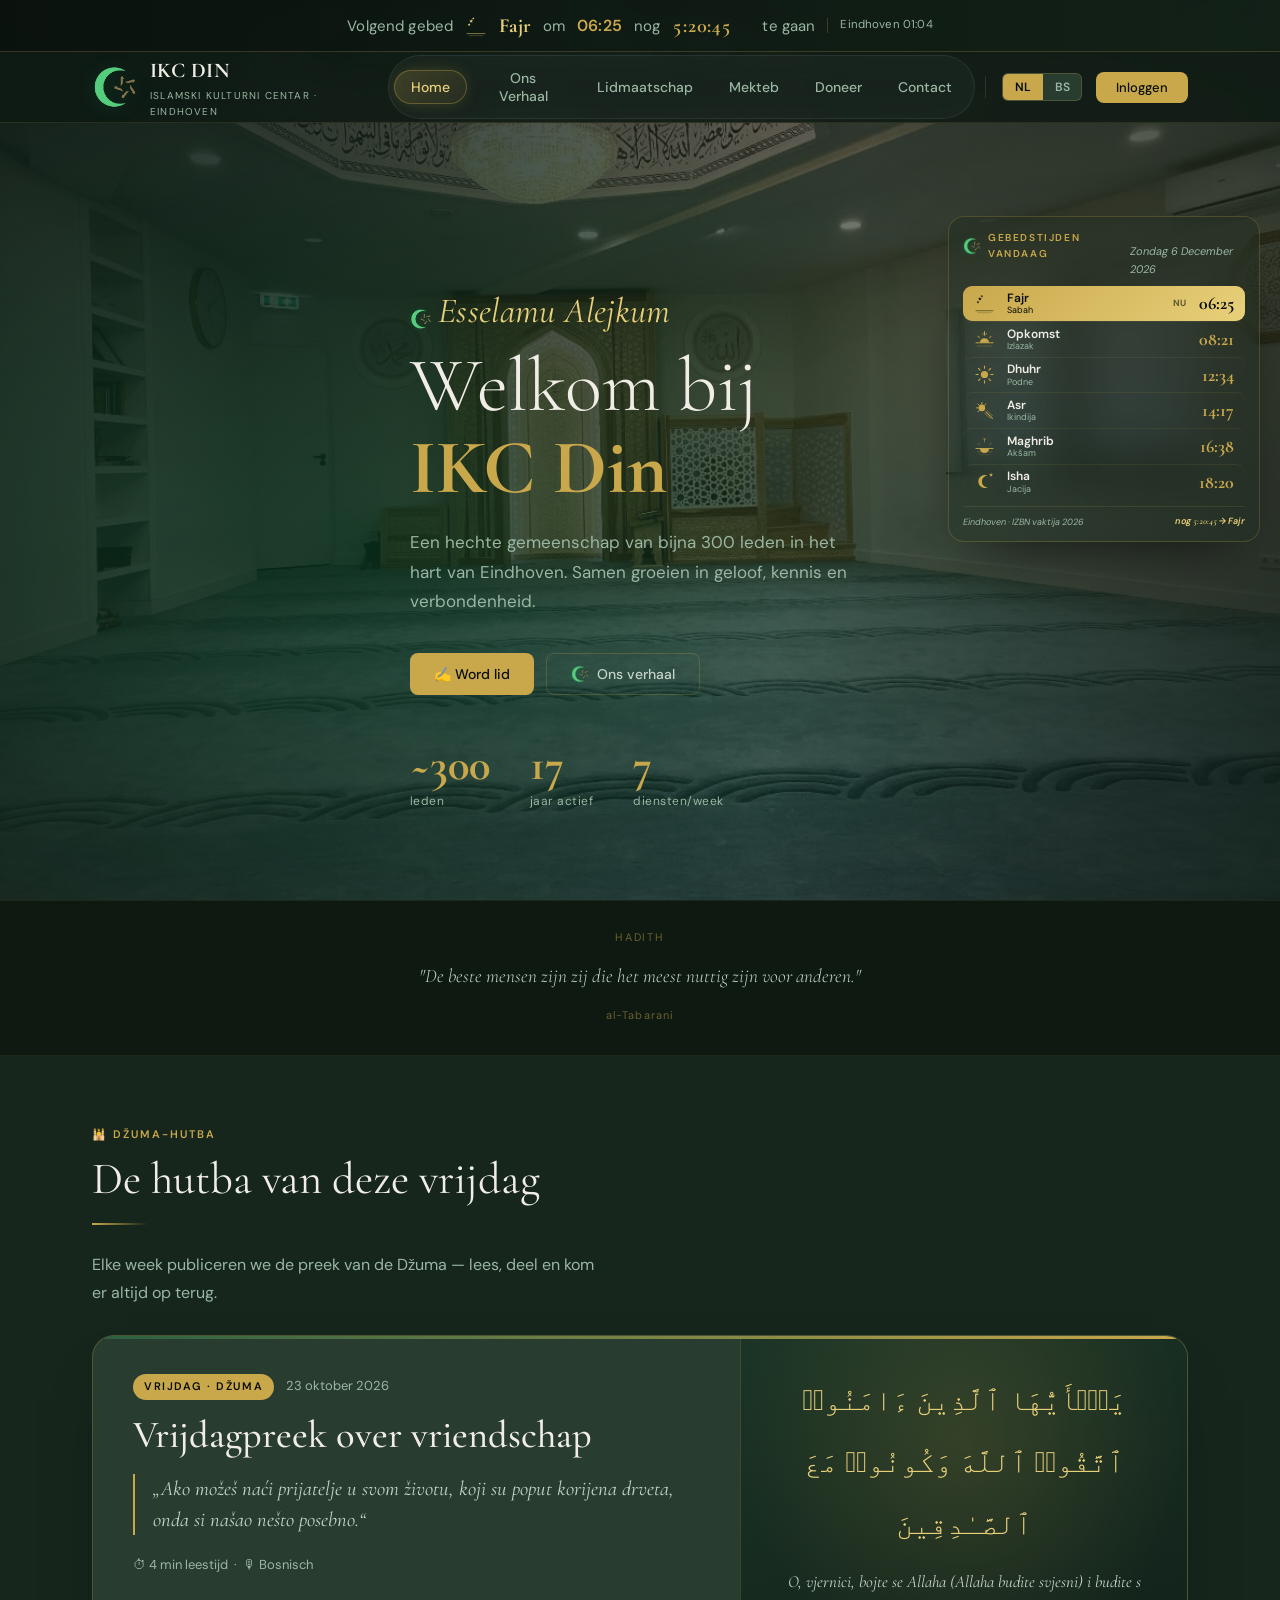
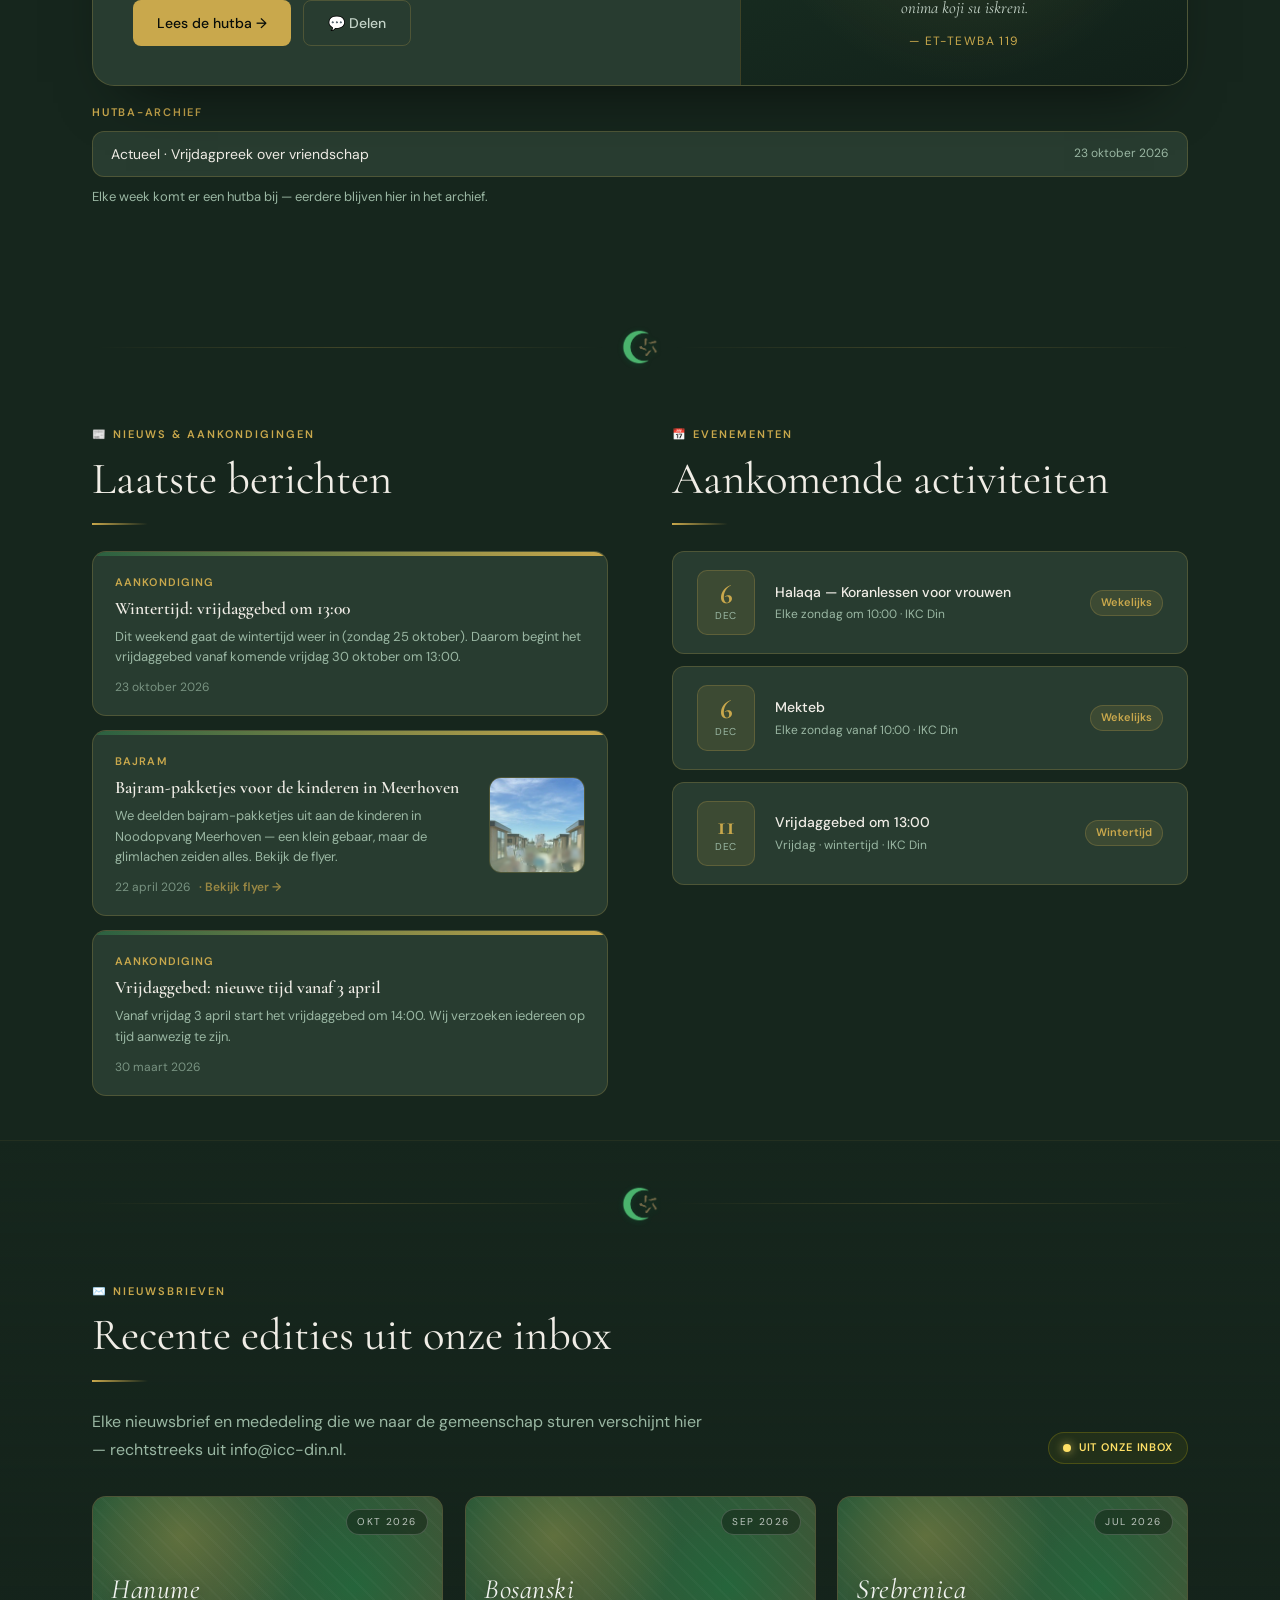
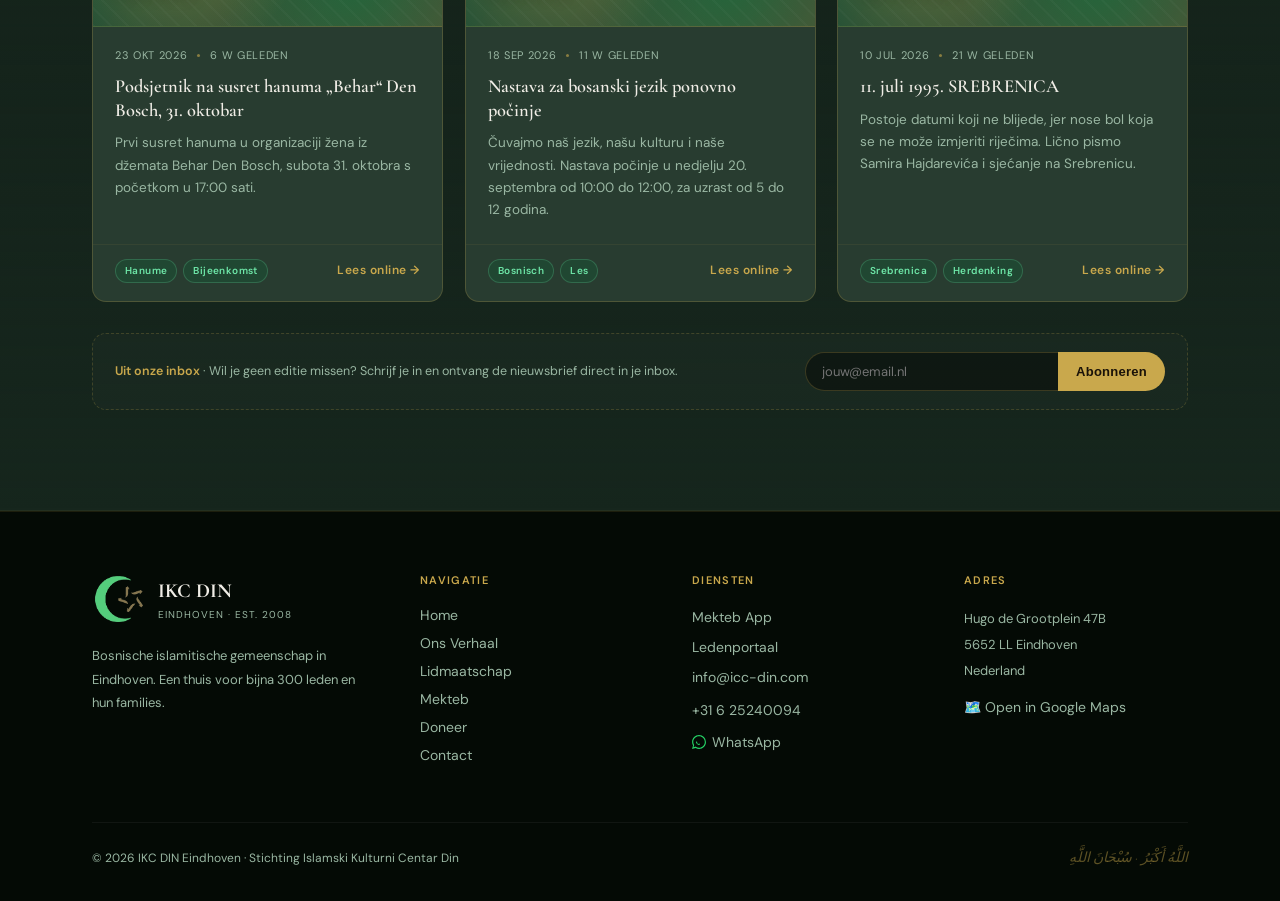
==== commit 739fcda6: "Hutba: label 'Dzuma hutba', archive always visible" ====
--- a/index.html
+++ b/index.html
@@ -968,6 +968,7 @@
 .hutba-foot{display:flex;gap:12px;justify-content:center;flex-wrap:wrap;margin-top:28px}
 @media (max-width:900px){.hutba-card{grid-template-columns:1fr}.hutba-ayah{border-left:none;border-top:1px solid var(--gold-border)}.hutba-main{padding:28px 22px}.hutba-paper{padding:22px 20px 32px}}
 .hb-quote{margin:0;padding:0 0 18px 20px;border-left:2px solid var(--gold);font-size:17px;line-height:1.9;color:var(--text-soft);font-style:italic}
+.hutba-arch-note{font-size:13px;color:var(--text-muted);margin-top:2px}
 </style>
 </head>
 <body>
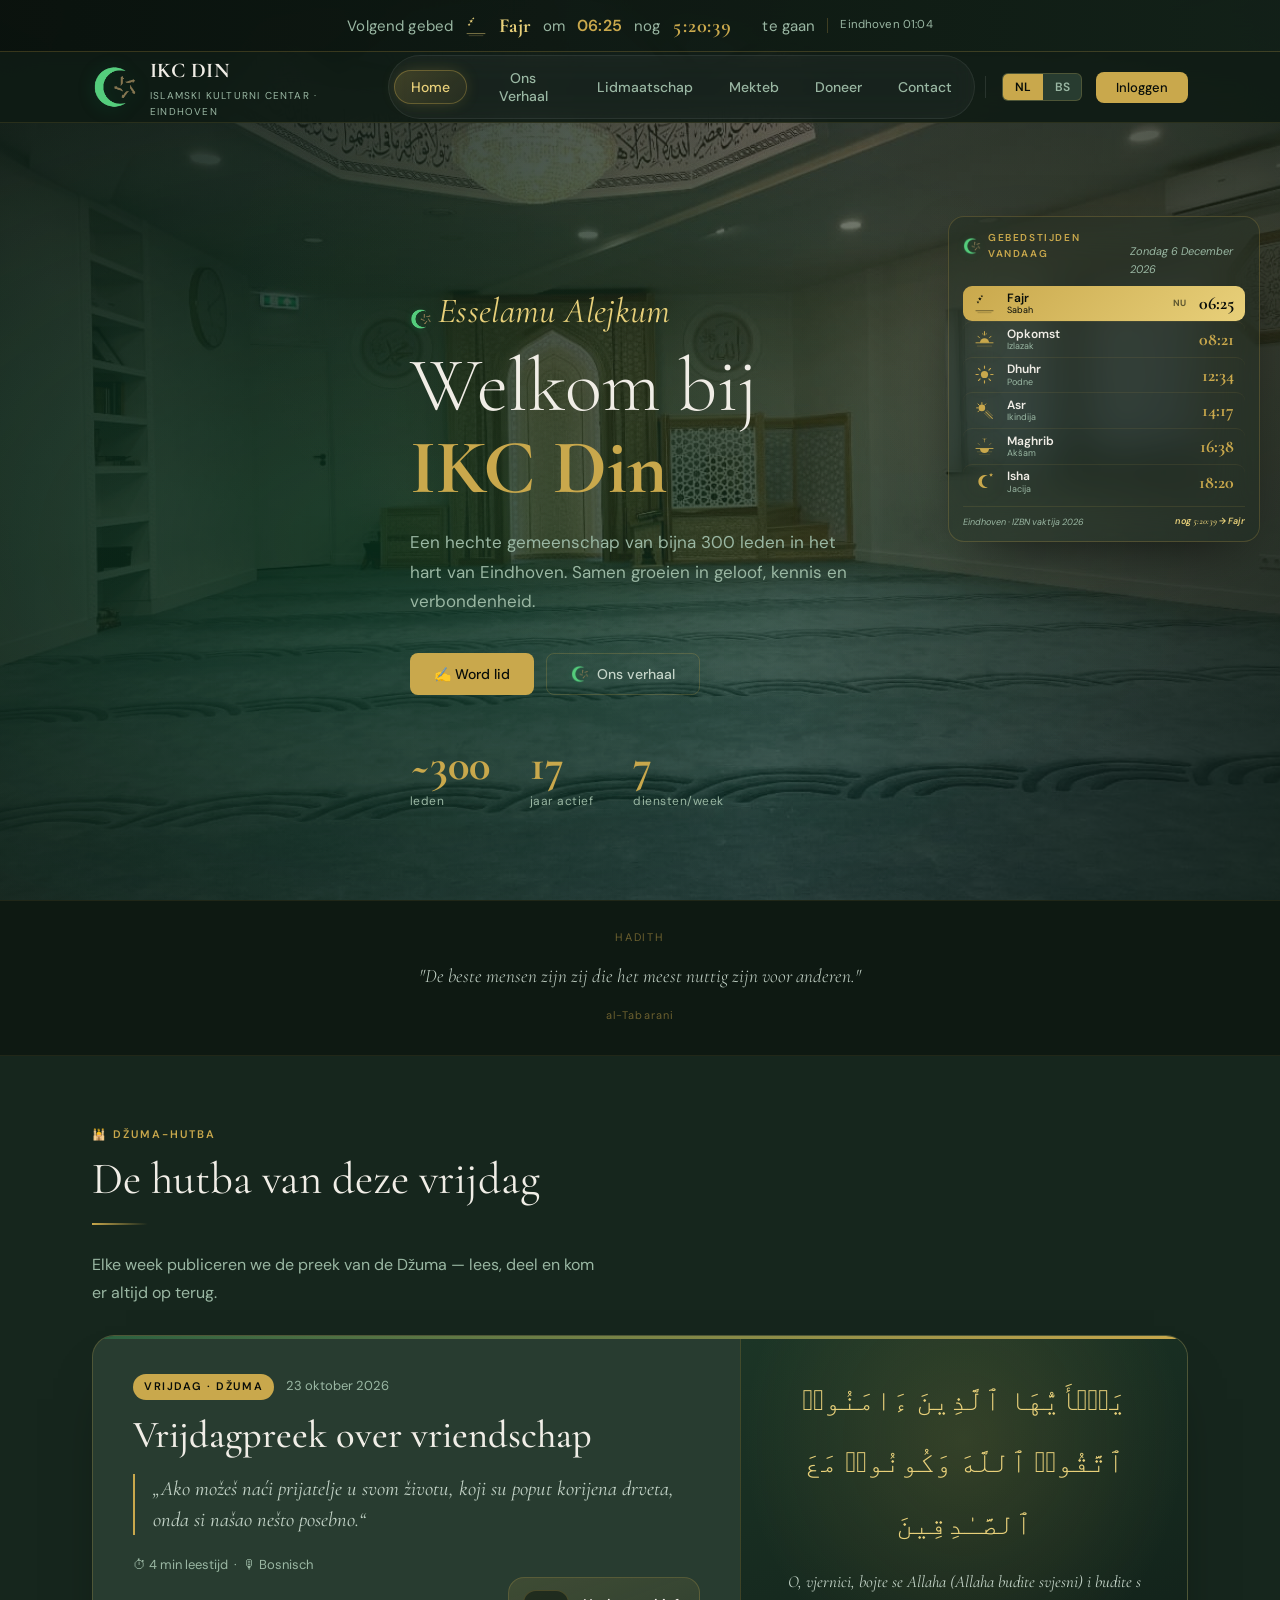
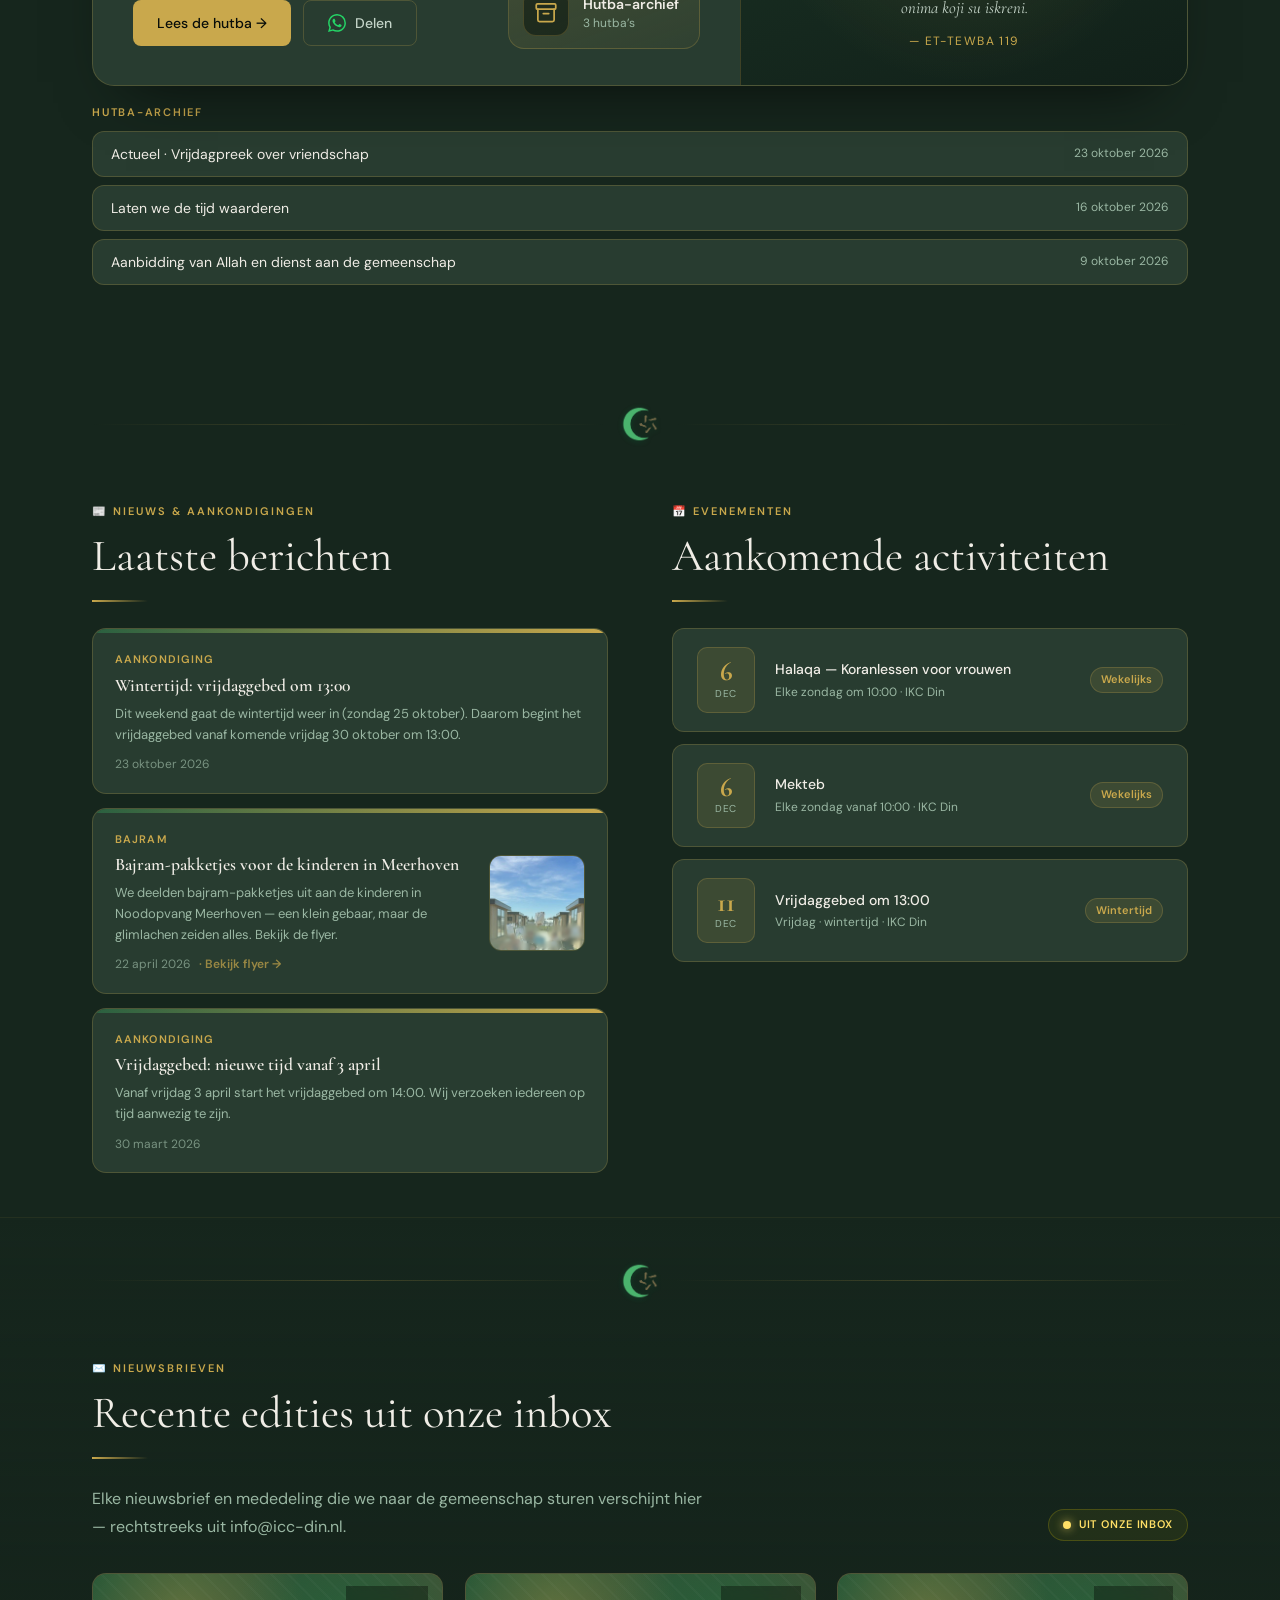
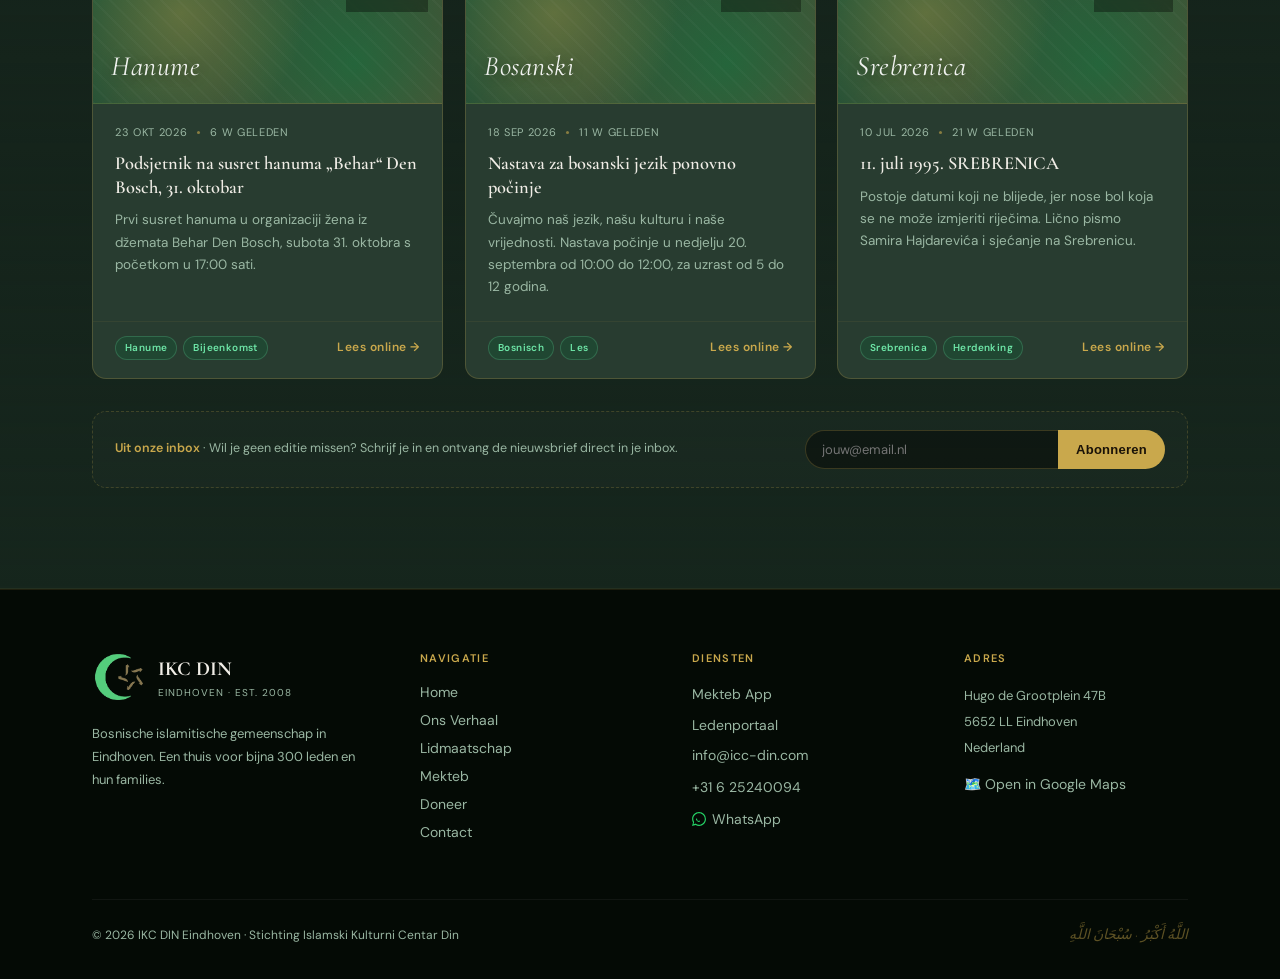
==== commit ed449a4b: "Hutba card: archive tile, WhatsApp icon with hover announcement" ====
--- a/index.html
+++ b/index.html
@@ -969,6 +969,30 @@
 @media (max-width:900px){.hutba-card{grid-template-columns:1fr}.hutba-ayah{border-left:none;border-top:1px solid var(--gold-border)}.hutba-main{padding:28px 22px}.hutba-paper{padding:22px 20px 32px}}
 .hb-quote{margin:0;padding:0 0 18px 20px;border-left:2px solid var(--gold);font-size:17px;line-height:1.9;color:var(--text-soft);font-style:italic}
 .hutba-arch-note{font-size:13px;color:var(--text-muted);margin-top:2px}
+
+/* hutba: whatsapp share + archive tile + hover announcements */
+.hutba-main{position:relative}
+.hb-ic{flex:none}
+.hb-wa{display:inline-flex;align-items:center;gap:9px;transition:background .25s,border-color .25s,color .25s,transform .2s}
+.hb-wa .hb-ic{color:#25D366;transition:color .25s}
+.hb-wa:hover{background:#25D366!important;border-color:#25D366!important;color:#06210f!important;transform:translateY(-2px)}
+.hb-wa:hover .hb-ic{color:#06210f}
+[data-tip]{position:relative}
+[data-tip]::after{content:attr(data-tip);position:absolute;left:50%;bottom:calc(100% + 14px);transform:translate(-50%,6px);width:max-content;max-width:320px;padding:9px 14px;border-radius:12px;background:rgba(9,18,13,.97);border:1px solid rgba(201,168,76,.4);color:var(--text);font-size:12.5px;font-weight:500;line-height:1.4;text-align:center;letter-spacing:0;text-transform:none;opacity:0;pointer-events:none;transition:opacity .2s,transform .2s;box-shadow:0 14px 30px -10px rgba(0,0,0,.7);z-index:30}
+[data-tip]::before{content:"";position:absolute;left:50%;bottom:calc(100% + 8px);width:10px;height:10px;background:rgba(9,18,13,.97);border-right:1px solid rgba(201,168,76,.4);border-bottom:1px solid rgba(201,168,76,.4);transform:translate(-50%,6px) rotate(45deg);opacity:0;pointer-events:none;transition:opacity .2s,transform .2s;z-index:31}
+[data-tip]:hover::after,[data-tip]:focus-visible::after{opacity:1;transform:translate(-50%,0)}
+[data-tip]:hover::before,[data-tip]:focus-visible::before{opacity:1;transform:translate(-50%,0) rotate(45deg)}
+.hb-wa[data-tip]::after{border-color:#25D366}
+.hb-wa[data-tip]::before{border-color:#25D366}
+.hutba-archbtn{position:absolute;right:40px;bottom:36px;display:flex;align-items:center;gap:14px;padding:12px 20px 12px 14px;border-radius:16px;cursor:pointer;color:var(--text);background:linear-gradient(160deg,rgba(201,168,76,.14),rgba(201,168,76,.05));border:1px solid var(--gold-border);font-family:var(--font-body);text-align:left;transition:background .25s,border-color .25s,transform .2s}
+.hutba-archbtn:hover{background:linear-gradient(160deg,rgba(201,168,76,.28),rgba(201,168,76,.10));border-color:var(--gold);transform:translateY(-2px)}
+.hutba-archbtn-ic{width:46px;height:46px;border-radius:13px;display:grid;place-items:center;color:var(--gold);background:rgba(10,20,14,.55);border:1px solid var(--gold-border)}
+.hutba-archbtn-t{display:flex;flex-direction:column;gap:2px}
+.hutba-archbtn-t b{font-size:14px;font-weight:600;color:var(--text)}
+.hutba-archbtn-t small{font-size:12px;color:var(--text-muted)}
+.hutba-arch.flash{animation:archFlash 1.8s ease}
+@keyframes archFlash{0%,100%{box-shadow:0 0 0 0 rgba(201,168,76,0)}25%{box-shadow:0 0 0 6px rgba(201,168,76,.28)}}
+@media (max-width:900px){.hutba-archbtn{position:static;margin-top:22px}}
 </style>
 </head>
 <body>
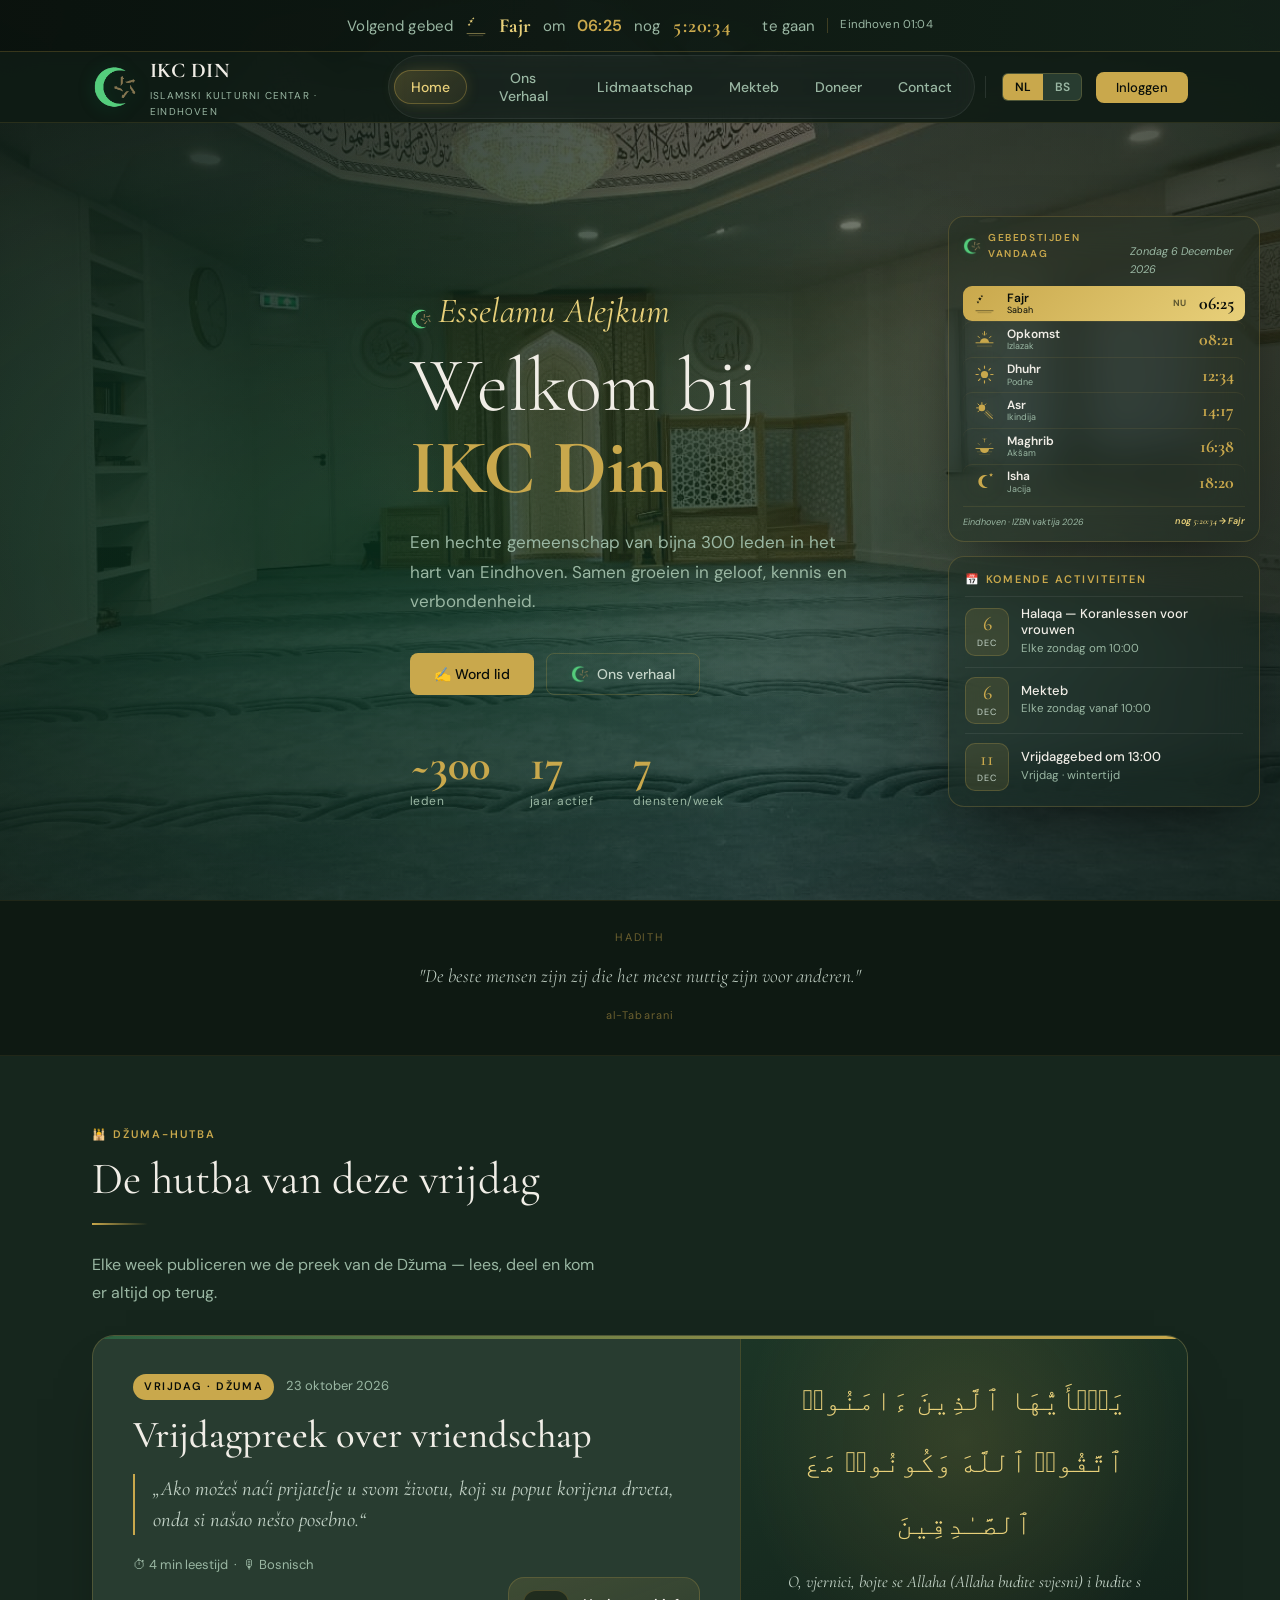
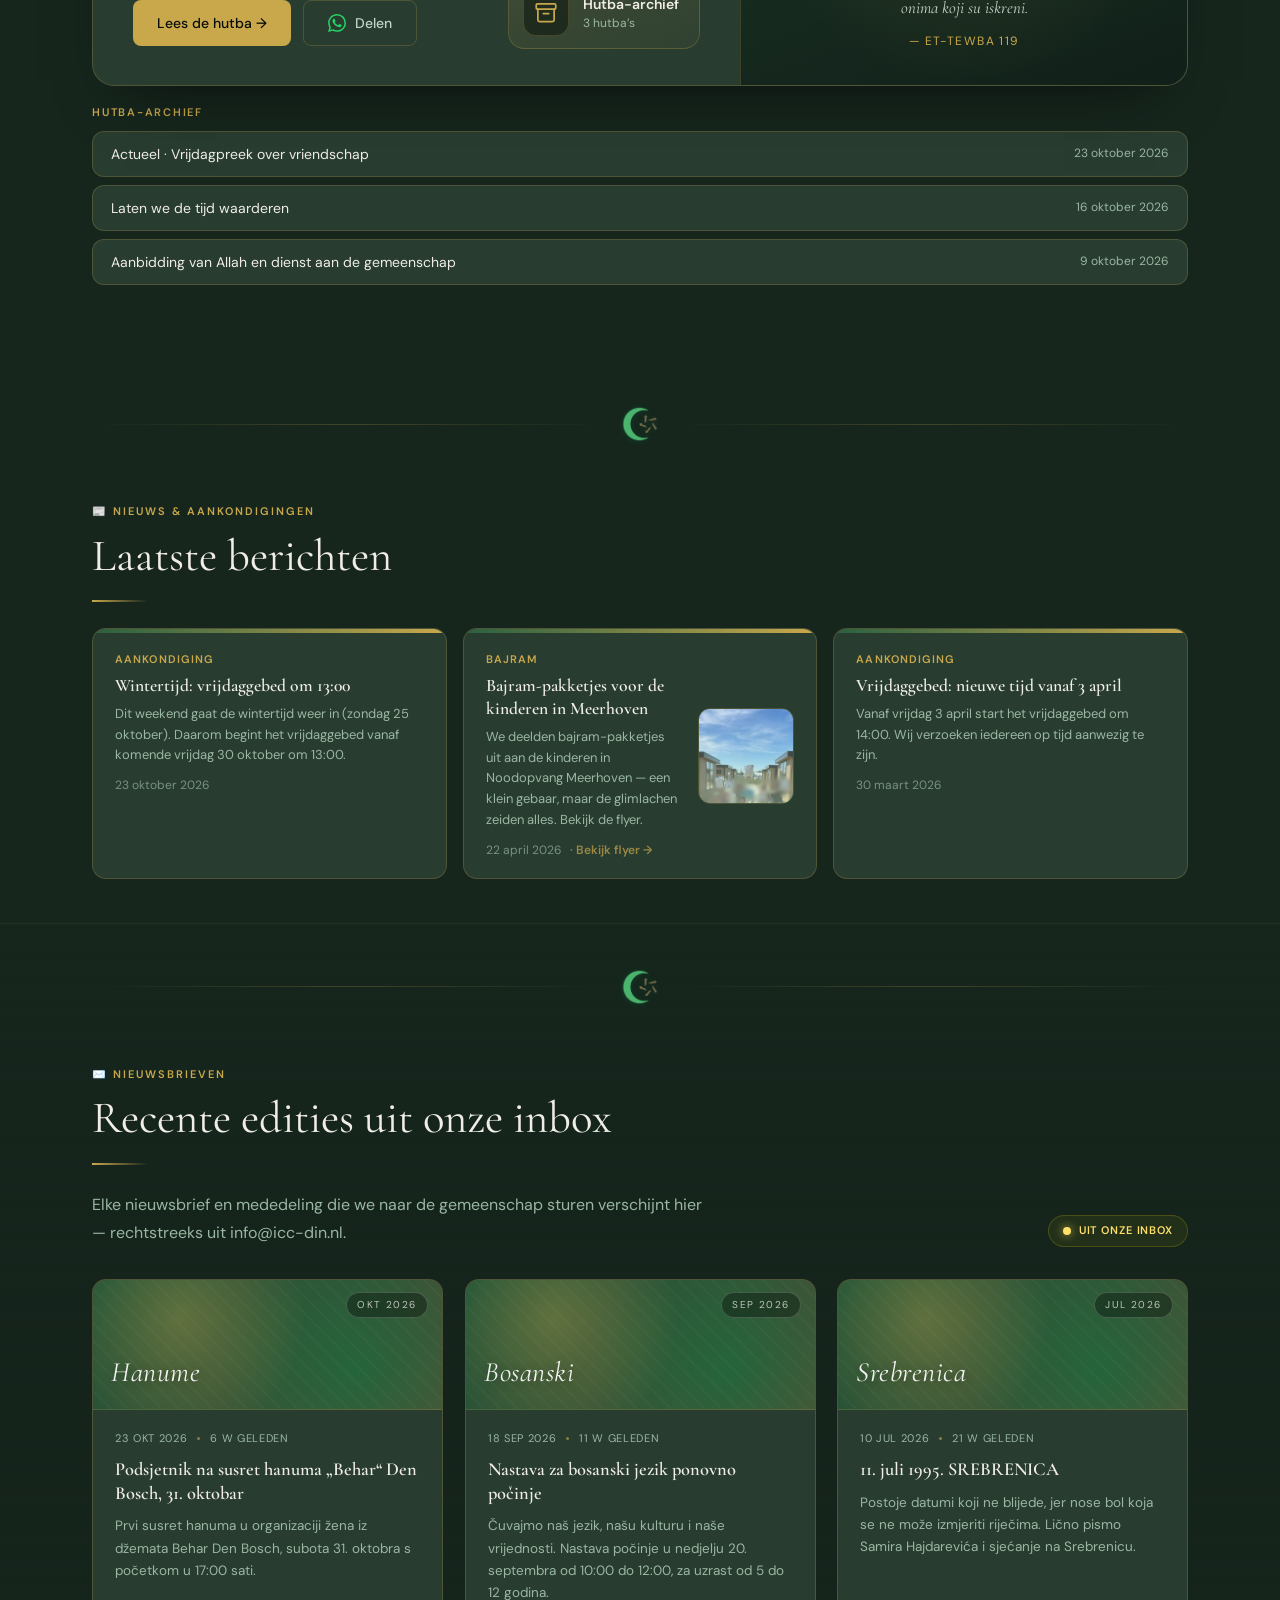
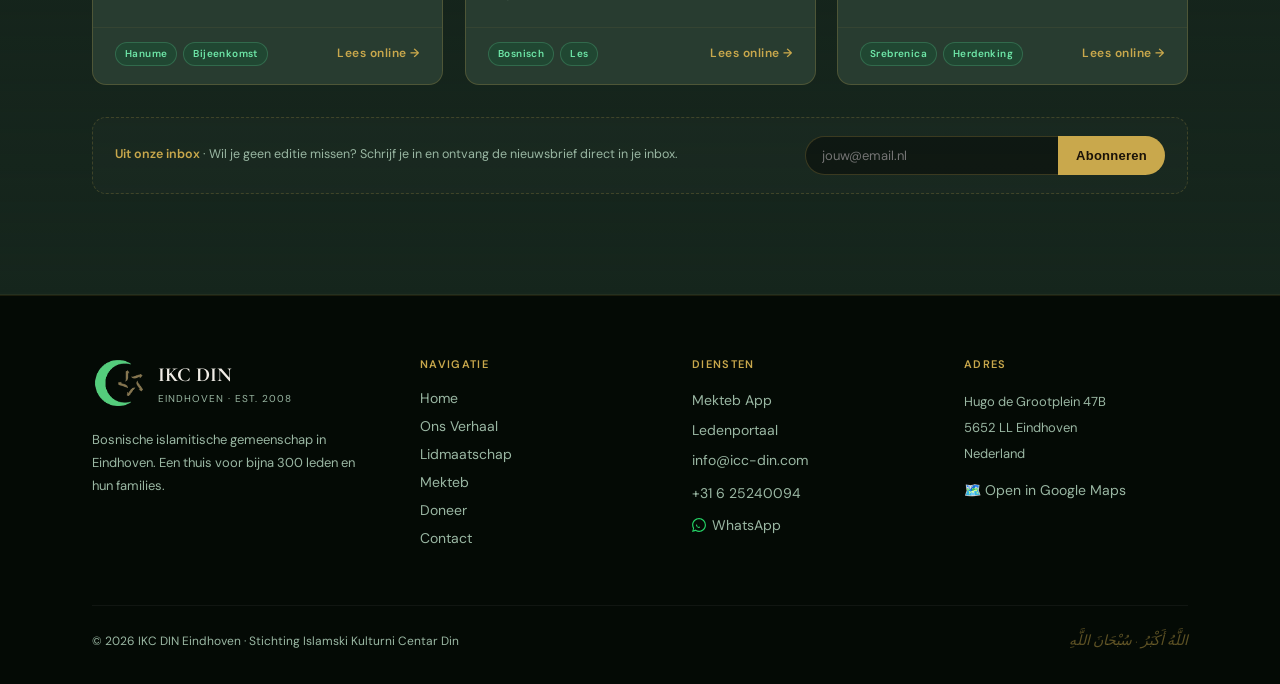
==== commit a48d86a0: "Activities card in hero under vaktija (option C); news full width" ====
--- a/index.html
+++ b/index.html
@@ -993,6 +993,20 @@
 .hutba-arch.flash{animation:archFlash 1.8s ease}
 @keyframes archFlash{0%,100%{box-shadow:0 0 0 0 rgba(201,168,76,0)}25%{box-shadow:0 0 0 6px rgba(201,168,76,.28)}}
 @media (max-width:900px){.hutba-archbtn{position:static;margin-top:22px}}
+
+/* hero activities card (option C) + full-width news */
+.hero-ev{margin-top:14px;padding:14px 16px 6px!important}
+.hero-ev-t{font-size:11px;font-weight:600;letter-spacing:.16em;color:var(--gold);margin-bottom:8px}
+.hero-ev-row{display:flex;gap:12px;align-items:center;padding:9px 0;border-top:1px solid rgba(255,255,255,.07)}
+.hero-ev-d{flex:none;width:44px;text-align:center;border-radius:10px;padding:5px 0 4px;background:var(--gold-dim);border:1px solid var(--gold-border)}
+.hero-ev-d b{display:block;font-family:var(--font-display);font-size:1.25rem;line-height:1;color:var(--gold);font-weight:500}
+.hero-ev-d small{display:block;font-size:9px;letter-spacing:.12em;color:var(--text-soft);margin-top:2px}
+.hero-ev-n{font-size:13px;font-weight:500;color:var(--text);line-height:1.25}
+.hero-ev-m{font-size:11.5px;color:var(--text-muted);margin-top:1px}
+@media (max-height:860px) and (min-width:881px){.hero-vk{top:max(112px,15%)}}
+.ikc-news-grid{display:grid!important;grid-template-columns:repeat(3,1fr);gap:16px!important}
+@media (max-width:1050px){.ikc-news-grid{grid-template-columns:repeat(2,1fr)}}
+@media (max-width:680px){.ikc-news-grid{grid-template-columns:1fr}}
 </style>
 </head>
 <body>
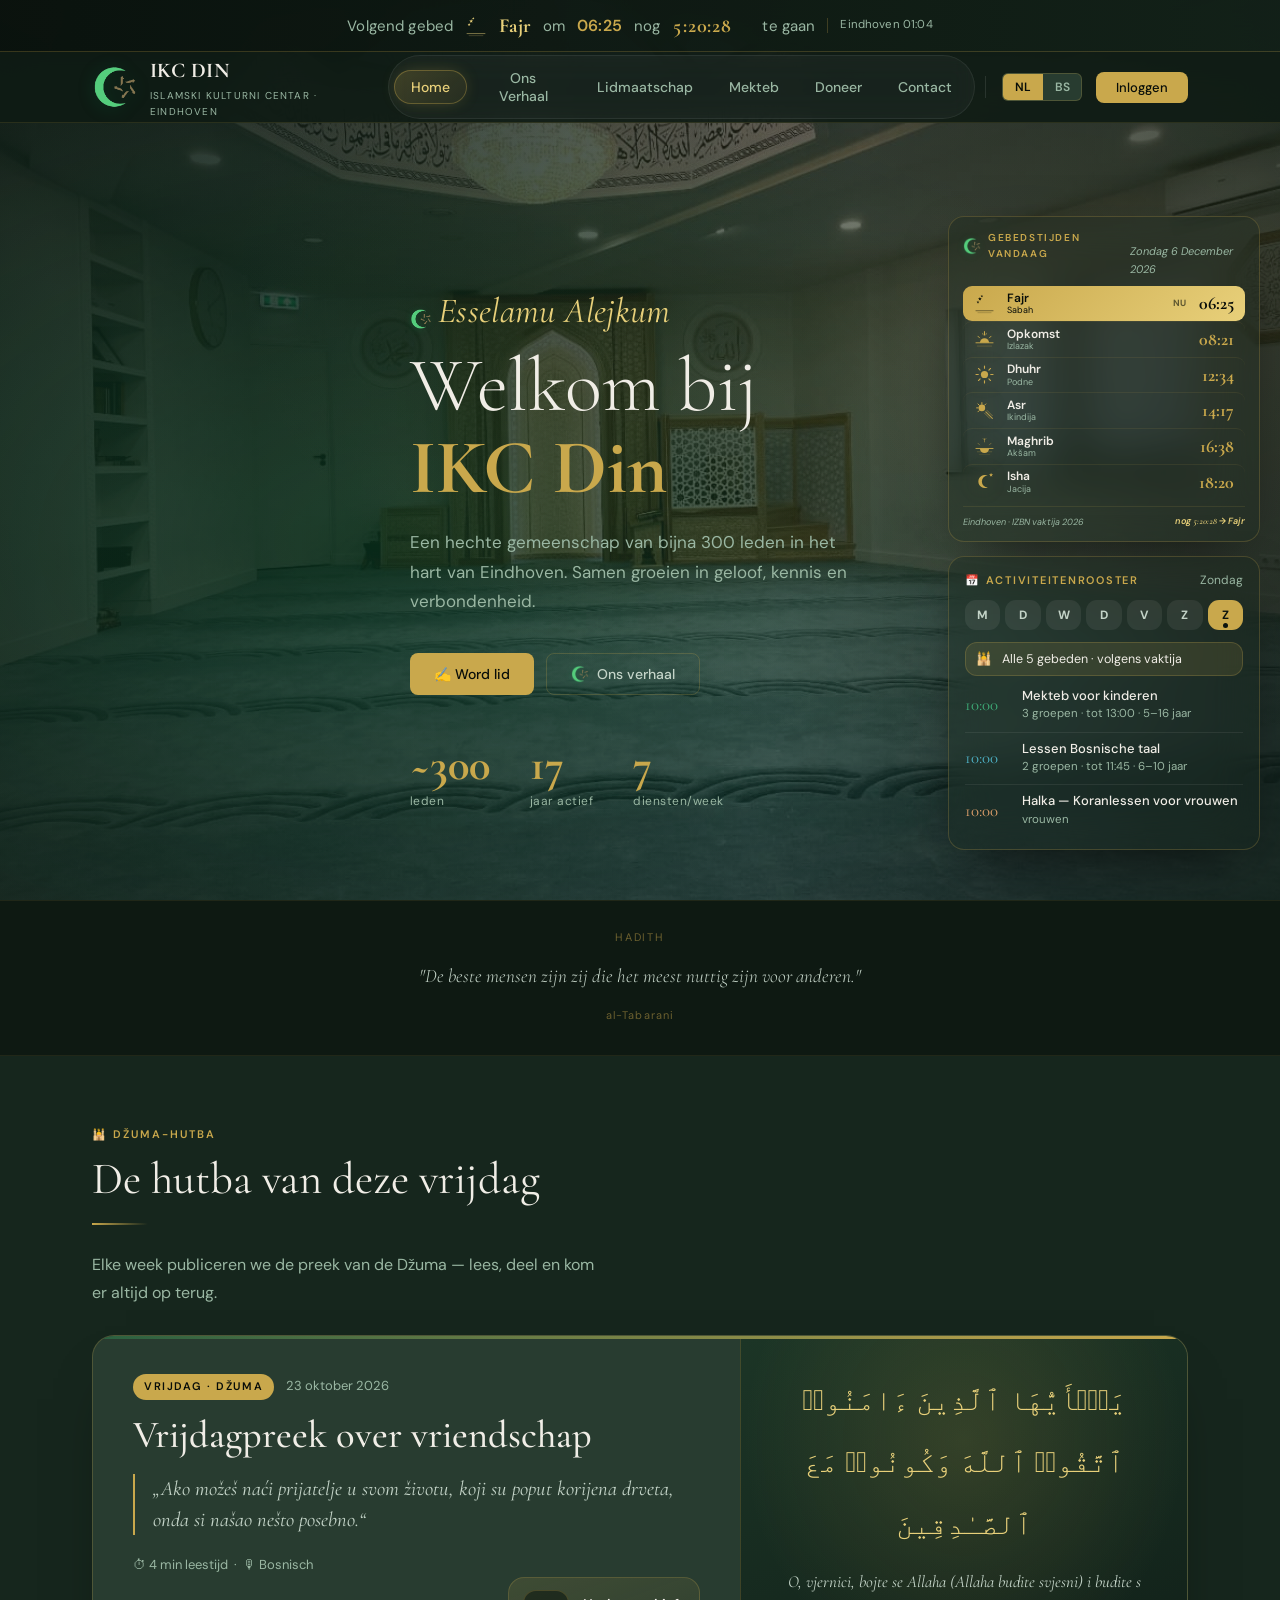
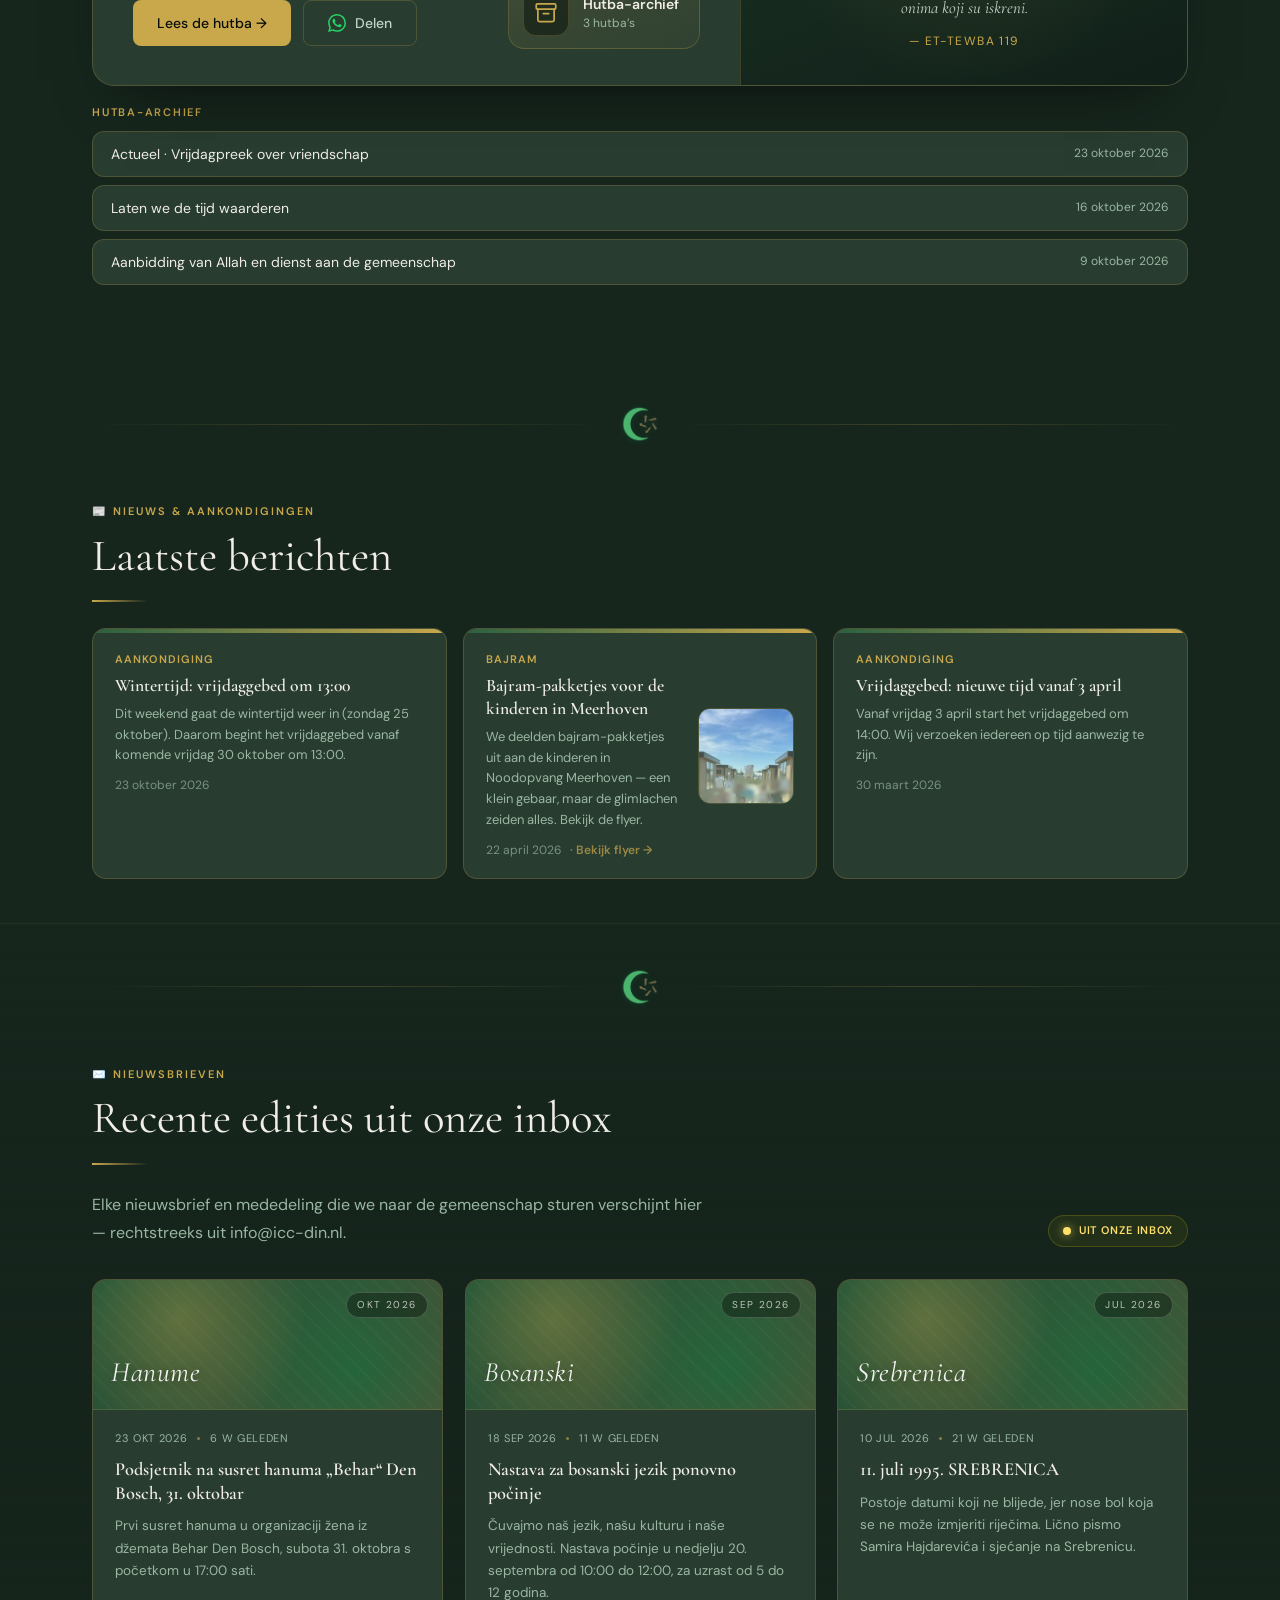
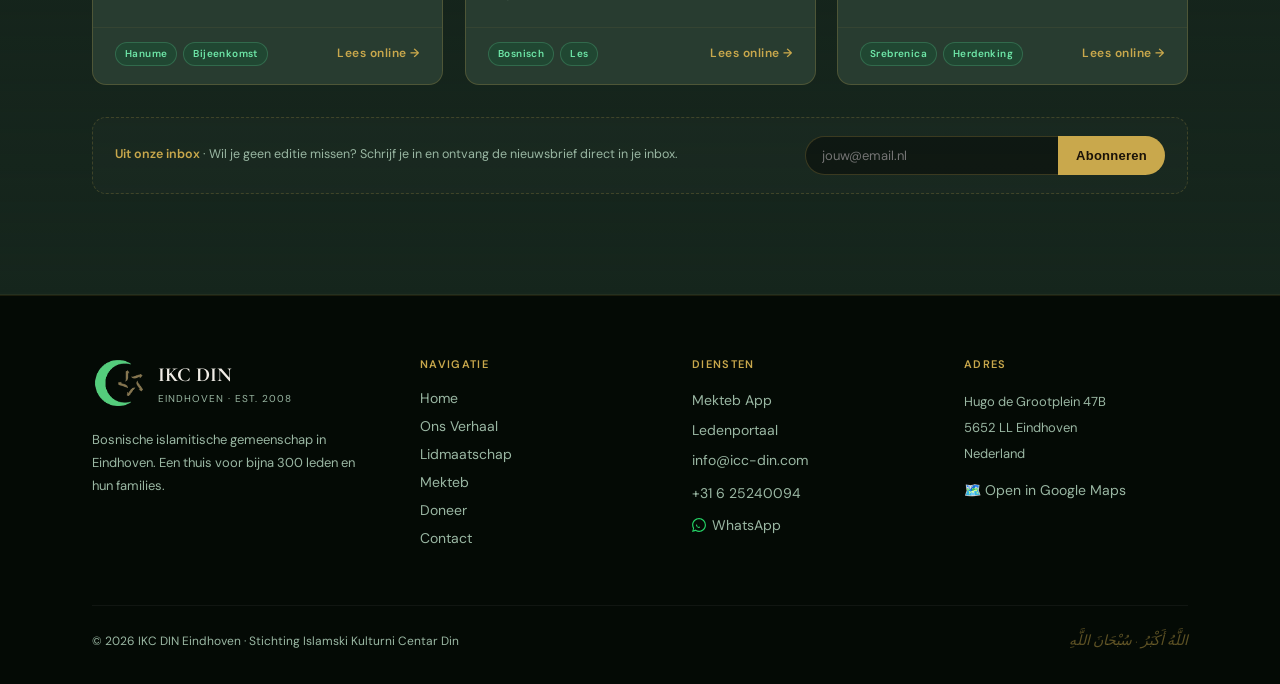
==== commit 1945c7b9: "Hero: schedule card with day tabs (option 2), schedule data in _build/content/raspored.json" ====
--- a/index.html
+++ b/index.html
@@ -1007,6 +1007,27 @@
 .ikc-news-grid{display:grid!important;grid-template-columns:repeat(3,1fr);gap:16px!important}
 @media (max-width:1050px){.ikc-news-grid{grid-template-columns:repeat(2,1fr)}}
 @media (max-width:680px){.ikc-news-grid{grid-template-columns:1fr}}
+
+/* hero schedule card with day tabs */
+.hs-card{padding:14px 16px 12px!important}
+.hs-head{display:flex;justify-content:space-between;align-items:baseline;margin-bottom:10px}
+.hs-head .hero-ev-t{margin-bottom:0}
+.hs-day{font-size:12px;color:var(--text-muted)}
+.hs-tabs{display:flex;gap:5px;margin-bottom:12px}
+.hs-tab{flex:1;position:relative;padding:7px 0;border-radius:11px;border:0;cursor:pointer;font-family:var(--font-body);font-size:12px;font-weight:700;background:rgba(255,255,255,.07);color:var(--text-soft);transition:background .2s,color .2s}
+.hs-tab:hover{background:rgba(201,168,76,.22);color:var(--gold-light)}
+.hs-tab.on{background:var(--gold);color:#0b130e}
+.hs-dot{position:absolute;left:50%;bottom:-6px;width:5px;height:5px;margin-left:-2.5px;border-radius:50%;background:var(--gold)}
+.hs-tab.on .hs-dot{background:#0b130e;bottom:2px}
+.hs-pray{display:flex;gap:10px;align-items:center;padding:8px 10px;margin-bottom:4px;border-radius:12px;background:var(--gold-dim);border:1px solid var(--gold-border);font-size:12.5px;color:var(--text);line-height:1.3}
+.hs-list{max-height:260px;overflow:auto}
+.hs-row{display:flex;gap:11px;align-items:center;padding:8px 0;border-top:1px solid rgba(255,255,255,.07)}
+.hs-row:first-child{border-top:0}
+.hs-t{flex:none;width:46px;font-family:var(--font-display);font-size:1.05rem}
+.hs-n{font-size:13px;font-weight:500;color:var(--text);line-height:1.25}
+.hs-m{font-size:11.5px;color:var(--text-muted);margin-top:1px}
+.hs-empty{padding:14px 4px 6px;font-size:13px;color:var(--text-muted)}
+@media (max-height:820px) and (min-width:881px){.hs-list{max-height:120px}}
 </style>
 </head>
 <body>
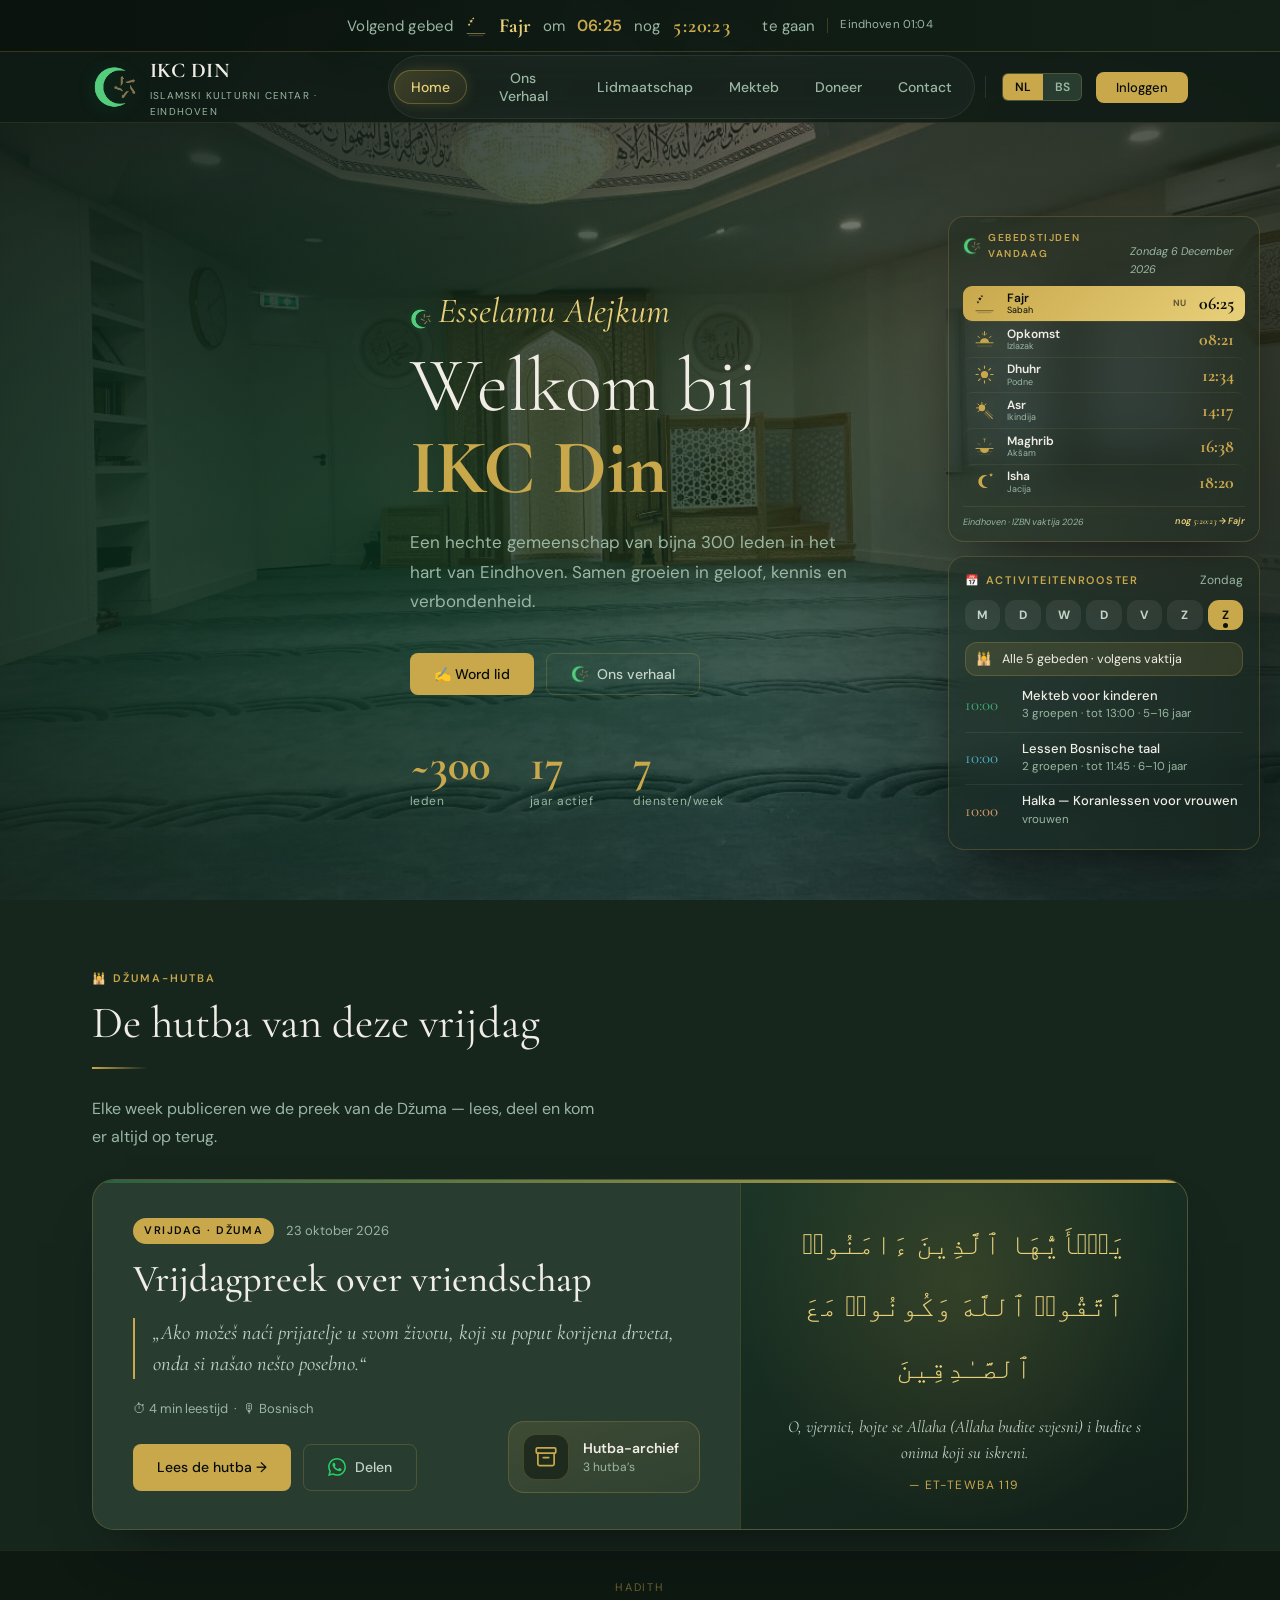
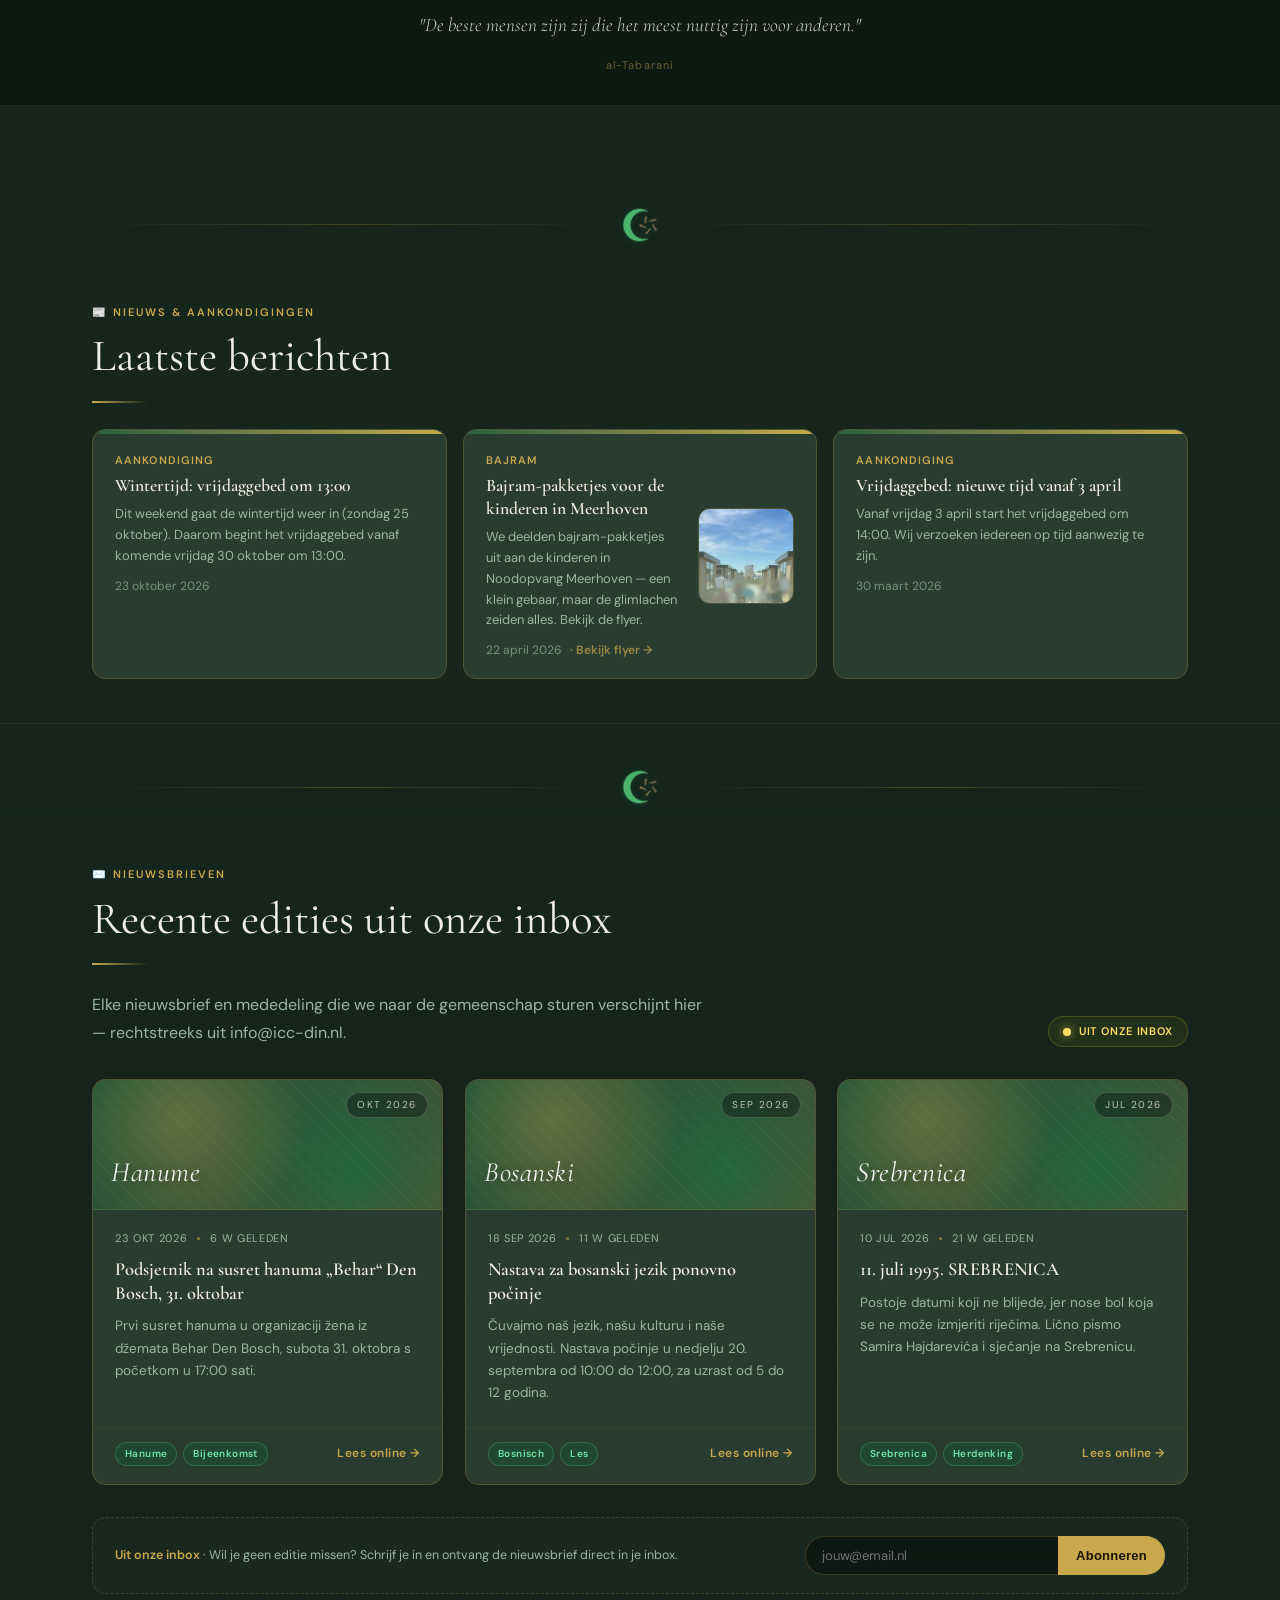
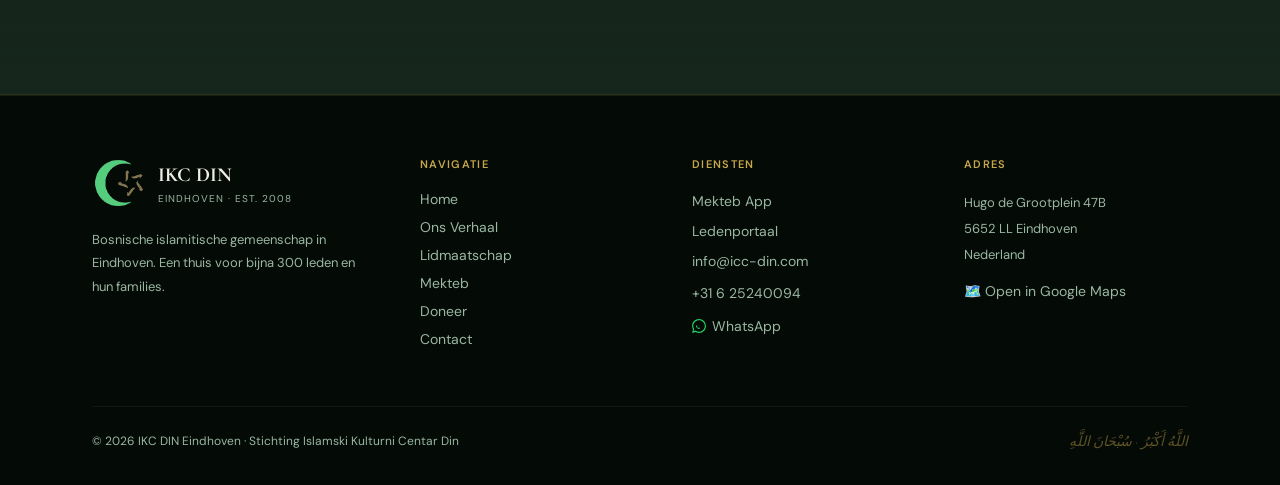
==== commit cf6156b0: "Hutba: remove archive list under card, archive icon opens overlay, hadith below hutba" ====
--- a/index.html
+++ b/index.html
@@ -1028,6 +1028,15 @@
 .hs-m{font-size:11.5px;color:var(--text-muted);margin-top:1px}
 .hs-empty{padding:14px 4px 6px;font-size:13px;color:var(--text-muted)}
 @media (max-height:820px) and (min-width:881px){.hs-list{max-height:120px}}
+
+/* hutba archive overlay */
+.hutba-archive .hutba-h{margin-bottom:6px}
+.hutba-arch-big{width:100%;display:flex!important;align-items:center;justify-content:space-between;gap:18px;margin-bottom:10px;padding:16px 20px!important;border-radius:16px!important}
+.hutba-arch-main{display:flex;flex-direction:column;gap:4px;min-width:0}
+.hutba-arch-main b{font-family:var(--font-display);font-size:1.35rem;font-weight:500;color:var(--text)}
+.hutba-arch-main small{font-size:12.5px;color:var(--text-muted);font-style:italic;line-height:1.45;display:-webkit-box;-webkit-line-clamp:2;-webkit-box-orient:vertical;overflow:hidden}
+.hutba-arch-side{display:flex;flex-direction:column;align-items:flex-end;gap:6px;flex:none}
+.hutba-arch-new{font-size:10px;font-weight:700;letter-spacing:.12em;text-transform:uppercase;color:#0b130e;background:var(--gold);padding:3px 9px;border-radius:99px}
 </style>
 </head>
 <body>
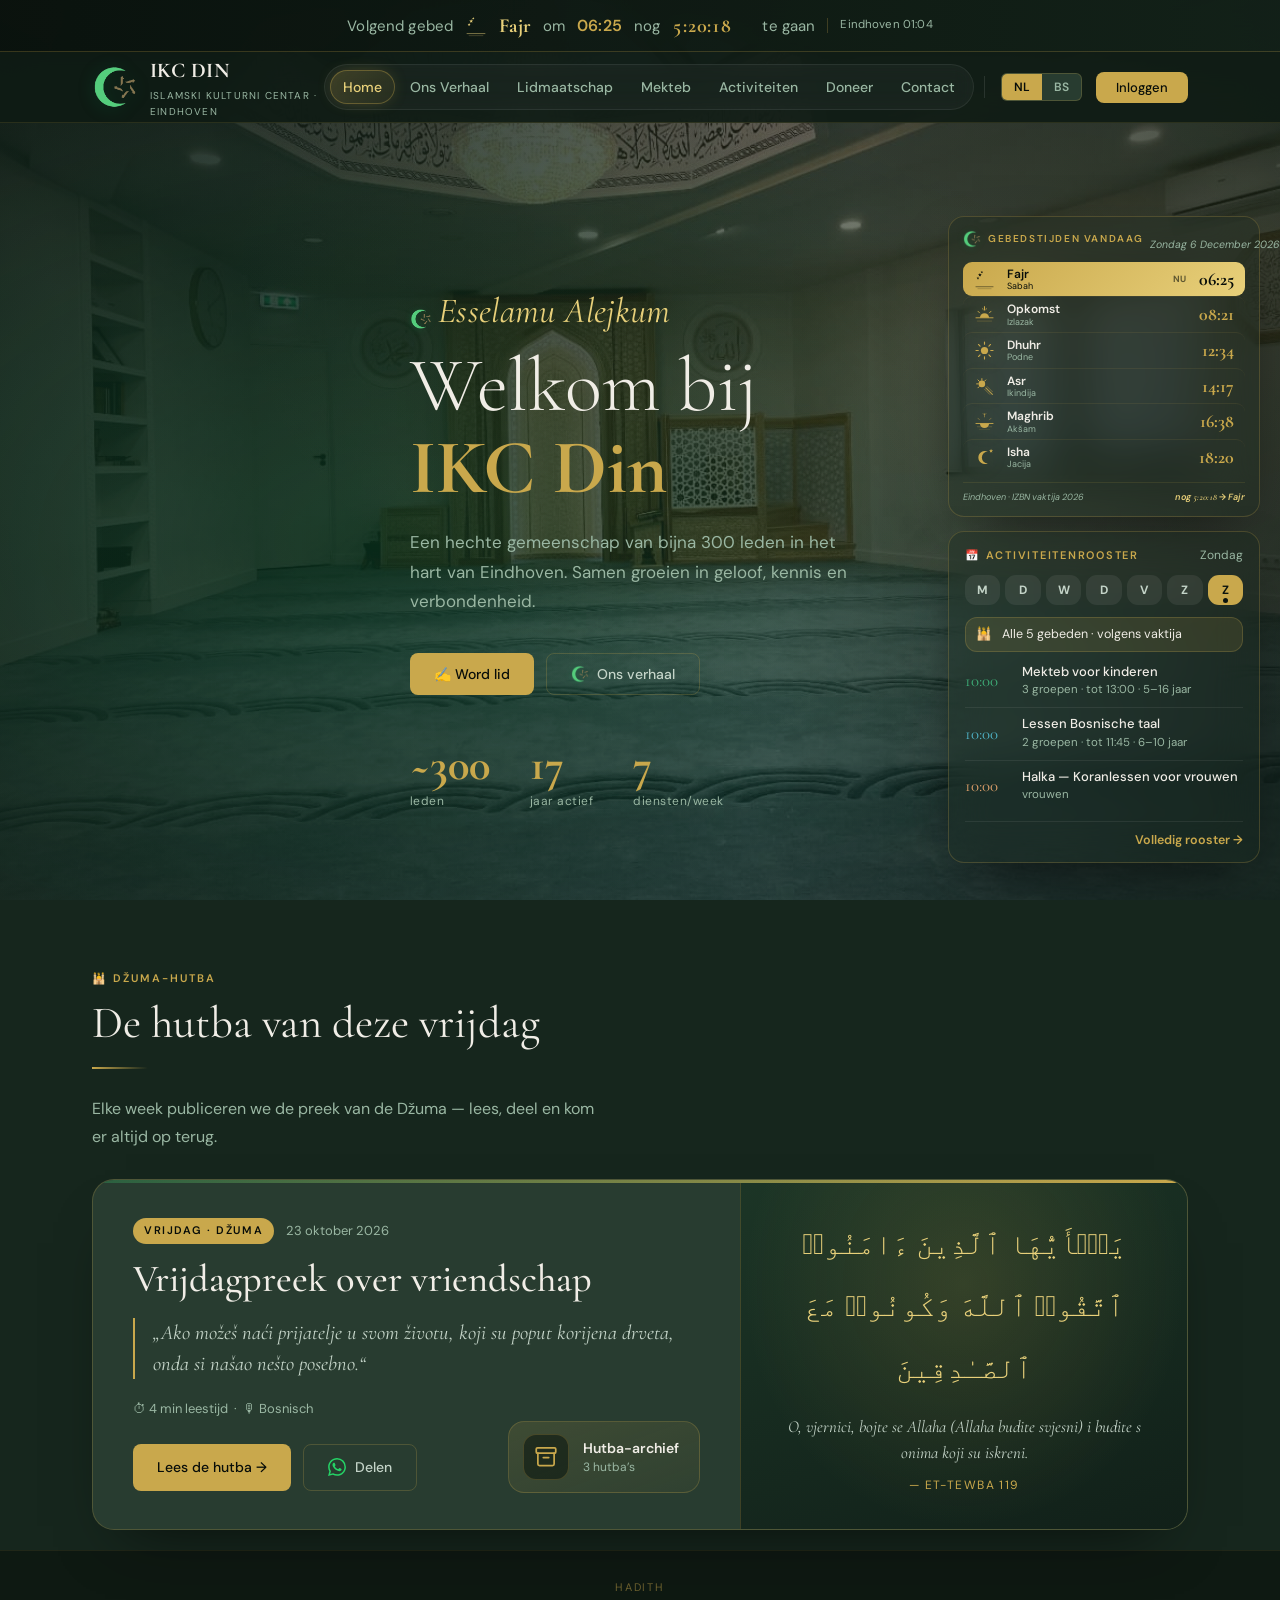
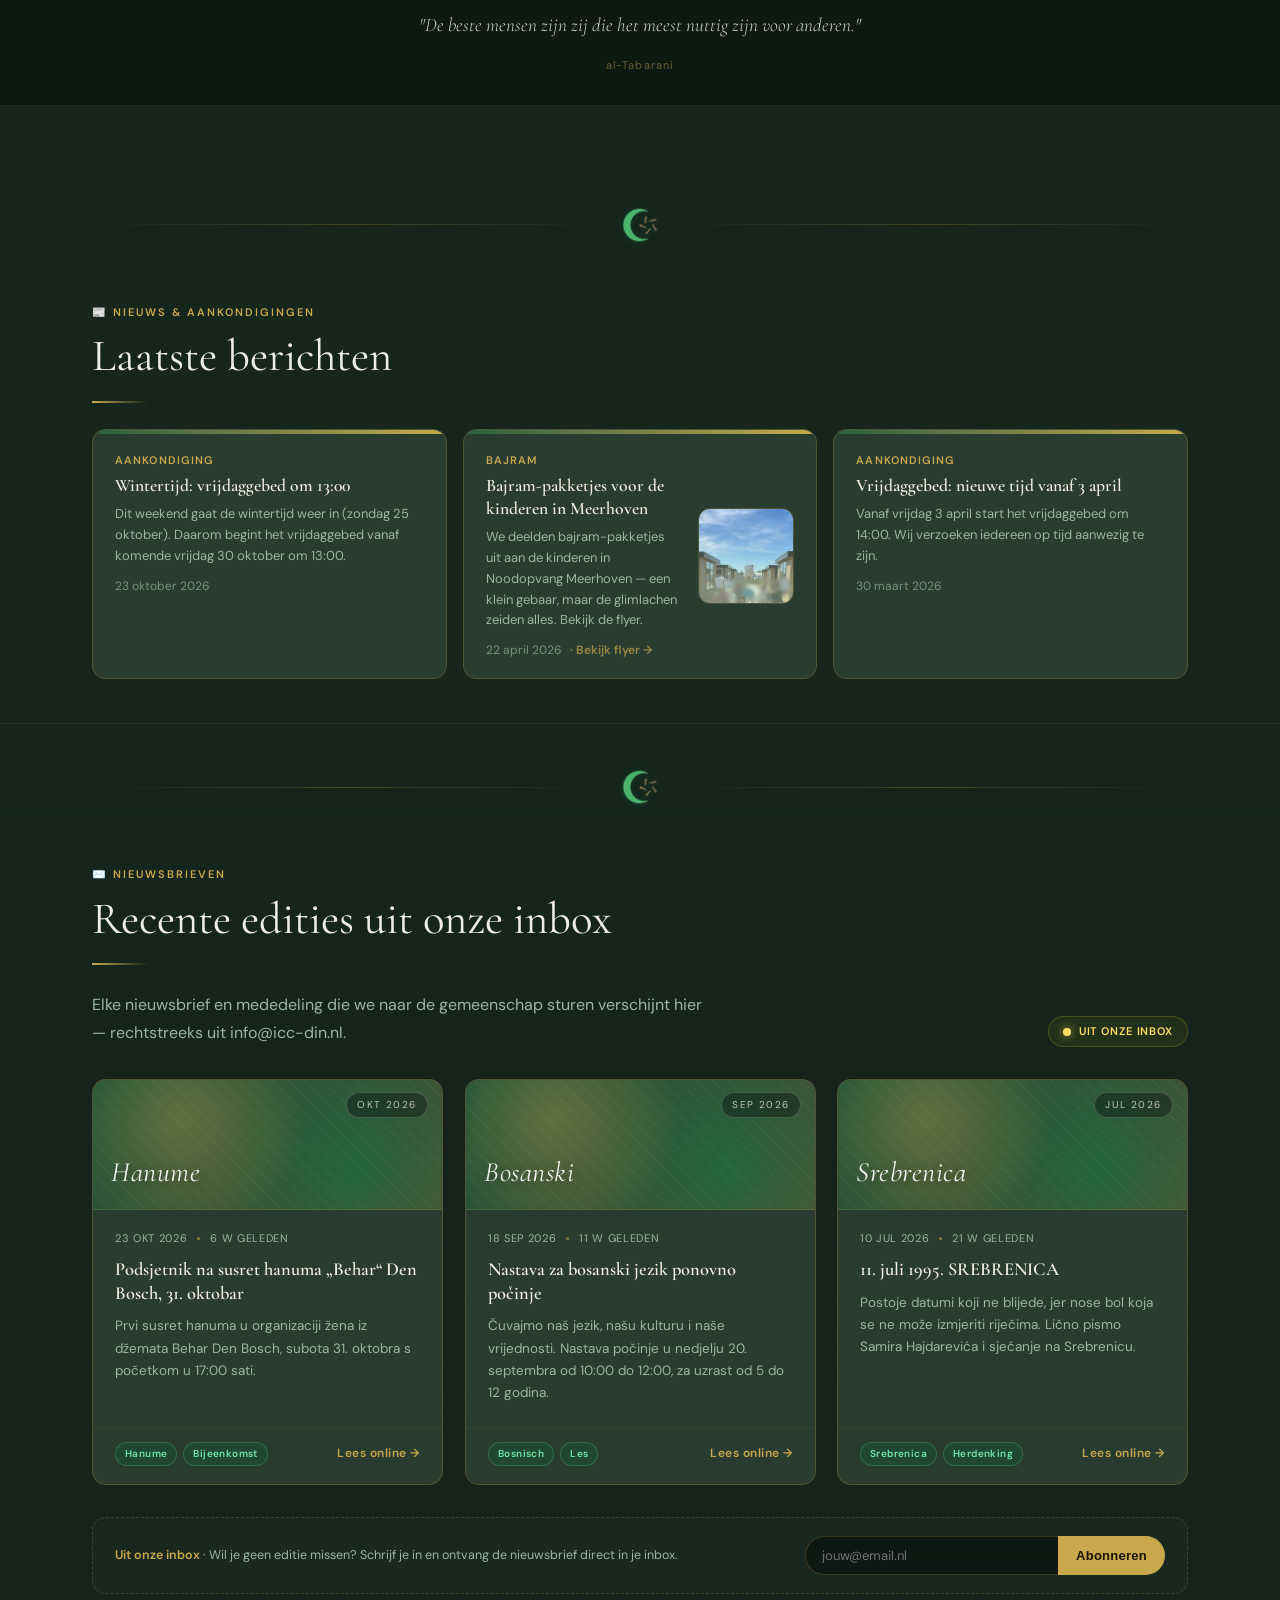
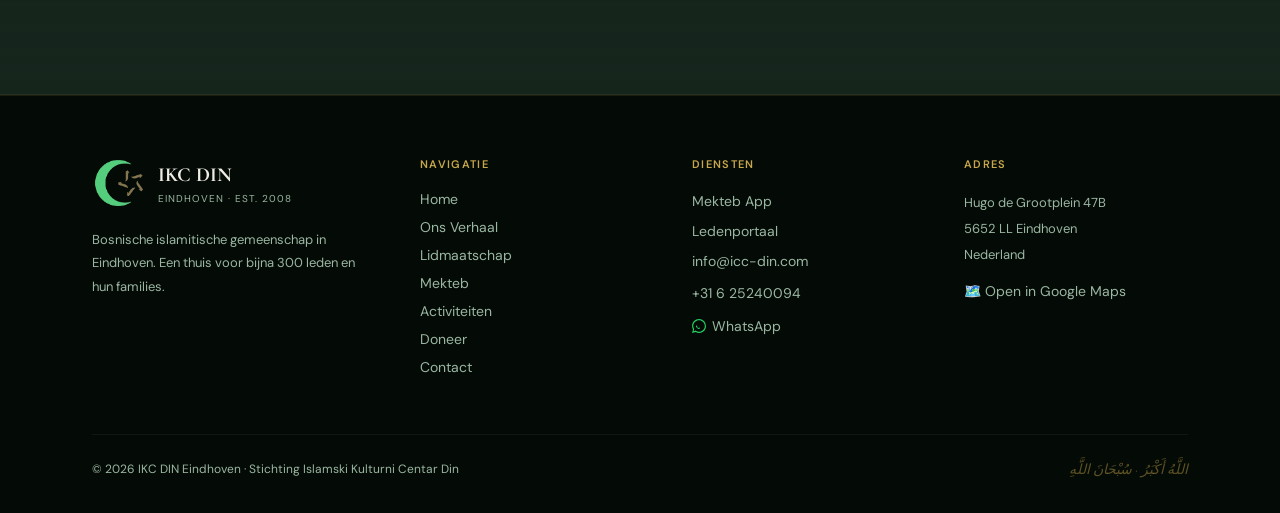
==== commit f2fd1bcc: "New tab Aktivnosti: weekly calendar (09:00-23:00), nav hover window, link from hero schedule card" ====
--- a/index.html
+++ b/index.html
@@ -1037,6 +1037,46 @@
 .hutba-arch-main small{font-size:12.5px;color:var(--text-muted);font-style:italic;line-height:1.45;display:-webkit-box;-webkit-line-clamp:2;-webkit-box-orient:vertical;overflow:hidden}
 .hutba-arch-side{display:flex;flex-direction:column;align-items:flex-end;gap:6px;flex:none}
 .hutba-arch-new{font-size:10px;font-weight:700;letter-spacing:.12em;text-transform:uppercase;color:#0b130e;background:var(--gold);padding:3px 9px;border-radius:99px}
+
+/* Aktivnosti page: calendar */
+.nav-tabs .nav-link{padding-left:13px!important;padding-right:13px!important}
+.ikc-aktiv{padding:140px 0 70px!important}
+.ikc-scroller{overflow-x:auto;padding-bottom:10px;margin:0 -24px;padding-left:24px;padding-right:24px}
+.ikc-cal{min-width:1000px;border-radius:24px;border:1px solid var(--gold-border);background:linear-gradient(160deg,rgba(40,60,48,.9),rgba(24,40,31,.95));overflow:hidden;box-shadow:0 30px 60px -36px rgba(0,0,0,.9)}
+.ikc-cal-grid{display:grid;grid-template-columns:54px repeat(6,minmax(96px,1fr)) minmax(250px,2.4fr)}
+.ikc-hd{padding:12px 6px 10px;text-align:center;border-bottom:1px solid rgba(255,255,255,.08);font-size:12px;font-weight:700;letter-spacing:.14em;color:var(--text-soft)}
+.ikc-hd.today{color:#0b130e;background:var(--gold)}
+.ikc-today{display:block;font-size:9px;letter-spacing:.14em;margin-top:1px;opacity:.85}
+.ikc-pr{padding:7px 6px;border-bottom:1px solid var(--gold-border);background:rgba(201,168,76,.06);text-align:center;font-size:11px;color:var(--gold-light);line-height:1.25;min-height:46px;display:flex;align-items:center;justify-content:center}
+.ikc-pr.none{color:transparent}
+.ikc-axis{position:relative;height:var(--H)}
+.ikc-axis span{position:absolute;right:8px;transform:translateY(-50%);font-size:11px;color:var(--text-muted);font-variant-numeric:tabular-nums}
+.ikc-col{position:relative;height:var(--H);border-left:1px solid rgba(255,255,255,.08);background-image:repeating-linear-gradient(180deg,transparent 0,transparent calc(var(--HP) - 1px),rgba(255,255,255,.08) calc(var(--HP) - 1px),rgba(255,255,255,.08) var(--HP))}
+.ikc-col.sun{background-color:rgba(201,168,76,.045)}
+.ikc-col.today{background-color:rgba(255,255,255,.025)}
+.ikc-ev{position:absolute;border-radius:10px;padding:5px 8px;overflow:hidden;font-size:11.5px;line-height:1.25;cursor:default;color:var(--text);background:color-mix(in srgb,var(--c) 24%,#1b2d23);border:1px solid color-mix(in srgb,var(--c) 70%,transparent);border-left:4px solid var(--c);transition:transform .15s,box-shadow .15s}
+.ikc-ev b{display:block;font-size:12px;font-weight:700}
+.ikc-ev small{display:block;color:var(--text-soft);font-size:10.5px}
+.ikc-ev:hover{transform:scale(1.025);z-index:6;box-shadow:0 14px 26px -10px rgba(0,0,0,.8)}
+.ikc-ev.dash{border-style:dashed;border-left-style:solid;background:color-mix(in srgb,var(--c) 14%,#1b2d23)}
+.ikc-ev.gold{background:linear-gradient(160deg,rgba(201,168,76,.5),rgba(201,168,76,.28));border-color:var(--gold-light)}
+.ikc-now{position:absolute;left:0;right:0;height:0;border-top:2px solid #ff7a6b;z-index:4;pointer-events:none}
+.ikc-now::before{content:"";position:absolute;left:-5px;top:-6px;width:10px;height:10px;border-radius:50%;background:#ff7a6b}
+.ikc-foot{margin-top:20px;font-size:12.5px;color:var(--text-muted);display:flex;gap:10px 22px;flex-wrap:wrap}
+.ikc-tip{position:fixed;z-index:900;pointer-events:none;max-width:260px;padding:9px 13px;border-radius:12px;background:rgba(9,18,13,.97);border:1px solid var(--gold-border);font-size:12.5px;line-height:1.4;box-shadow:0 14px 30px -10px rgba(0,0,0,.8)}
+.ikc-tip b{display:block;color:var(--gold-light)}
+.hs-all{display:block;width:100%;margin-top:8px;padding:10px 0 2px;border:0;border-top:1px solid rgba(255,255,255,.07);background:none;text-align:right;cursor:pointer;font-family:var(--font-body);font-size:12.5px;font-weight:600;color:var(--gold);transition:color .2s}
+.hs-all:hover{color:var(--gold-light)}
+@media (max-width:700px){.ikc-scroller{margin:0 -16px;padding-left:16px;padding-right:16px}}
+
+/* polish: 7 tabs, long weekday names, calendar bottom label */
+.nav-tabs .nav-link{white-space:nowrap}
+.vk-label,.vk-date{white-space:nowrap}
+.vk-head{gap:6px}
+.vk-date{font-size:10.5px}
+.ikc-cal{padding-bottom:12px}
+@media (max-width:1240px){.nav-tabs .nav-link{padding-left:9px!important;padding-right:9px!important;font-size:13px}}
+@media (max-width:1180px){.nav-logo-sub{display:none}}
 </style>
 </head>
 <body>
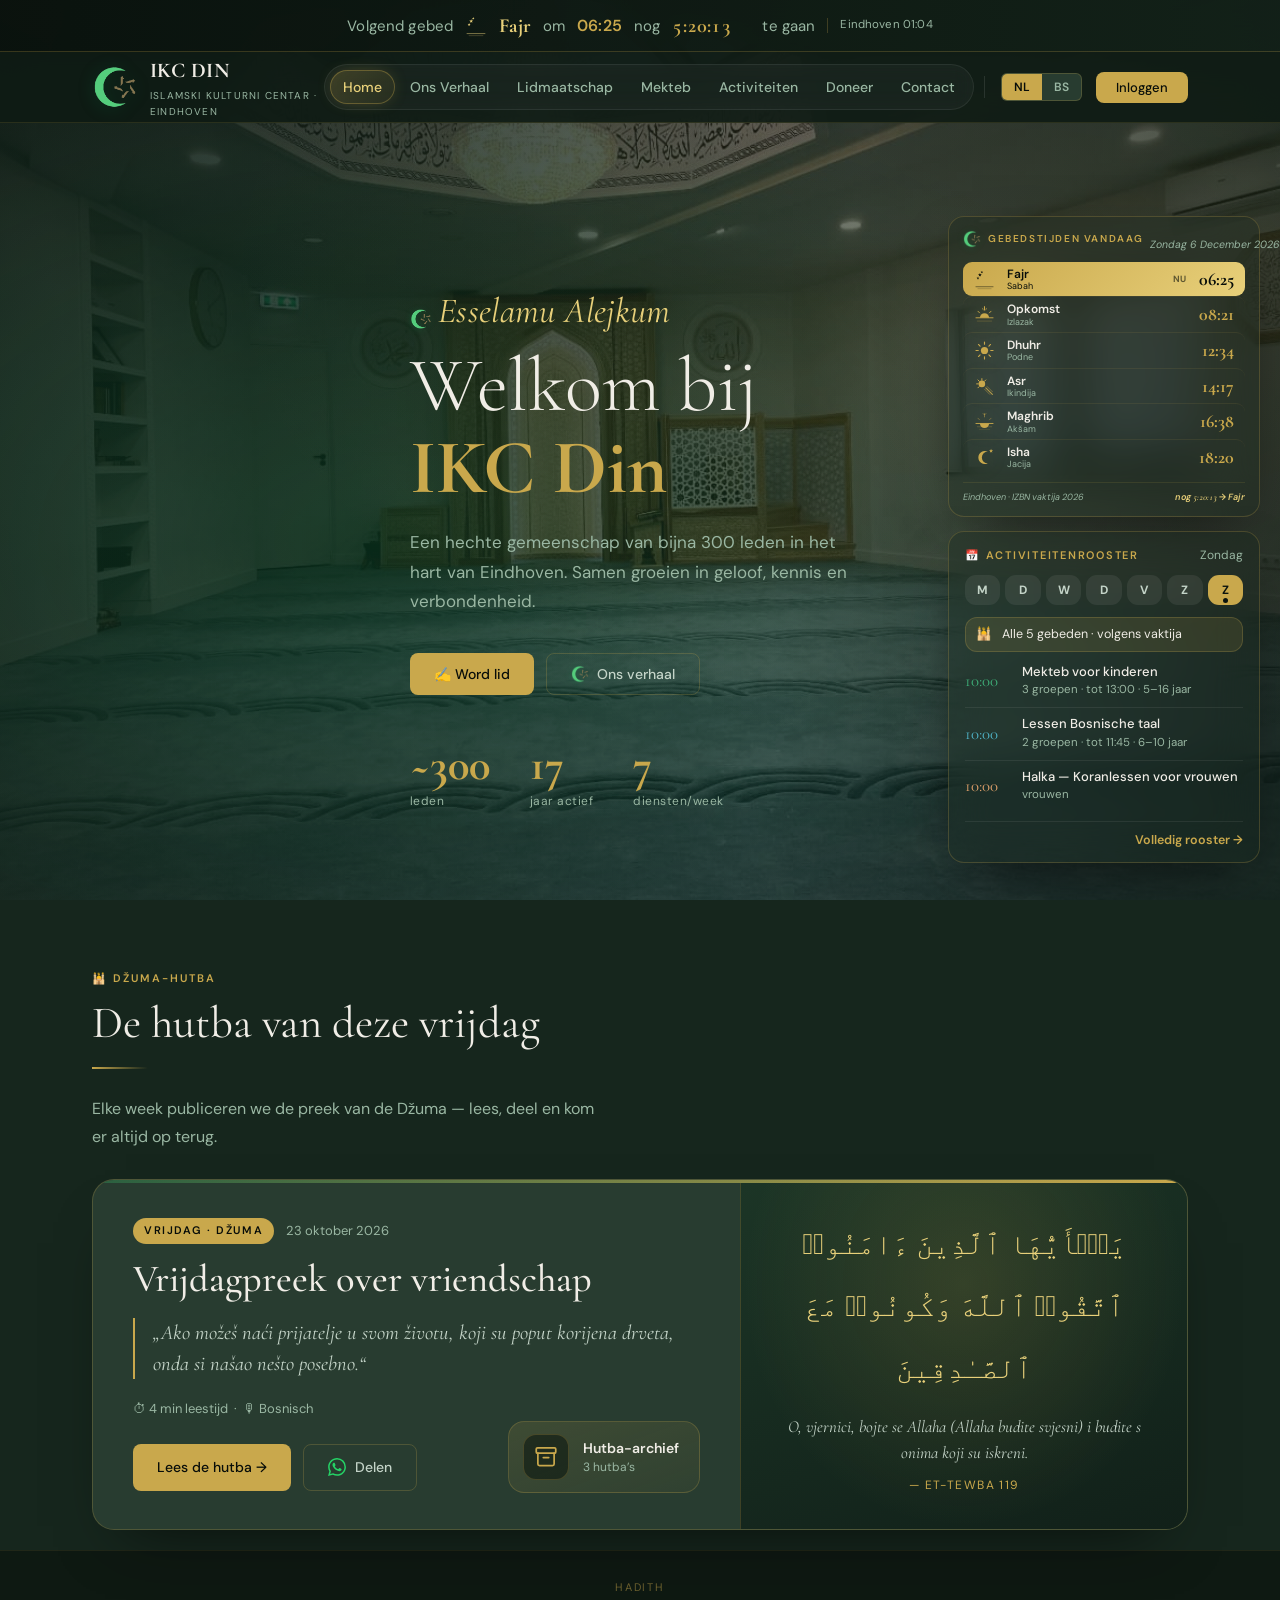
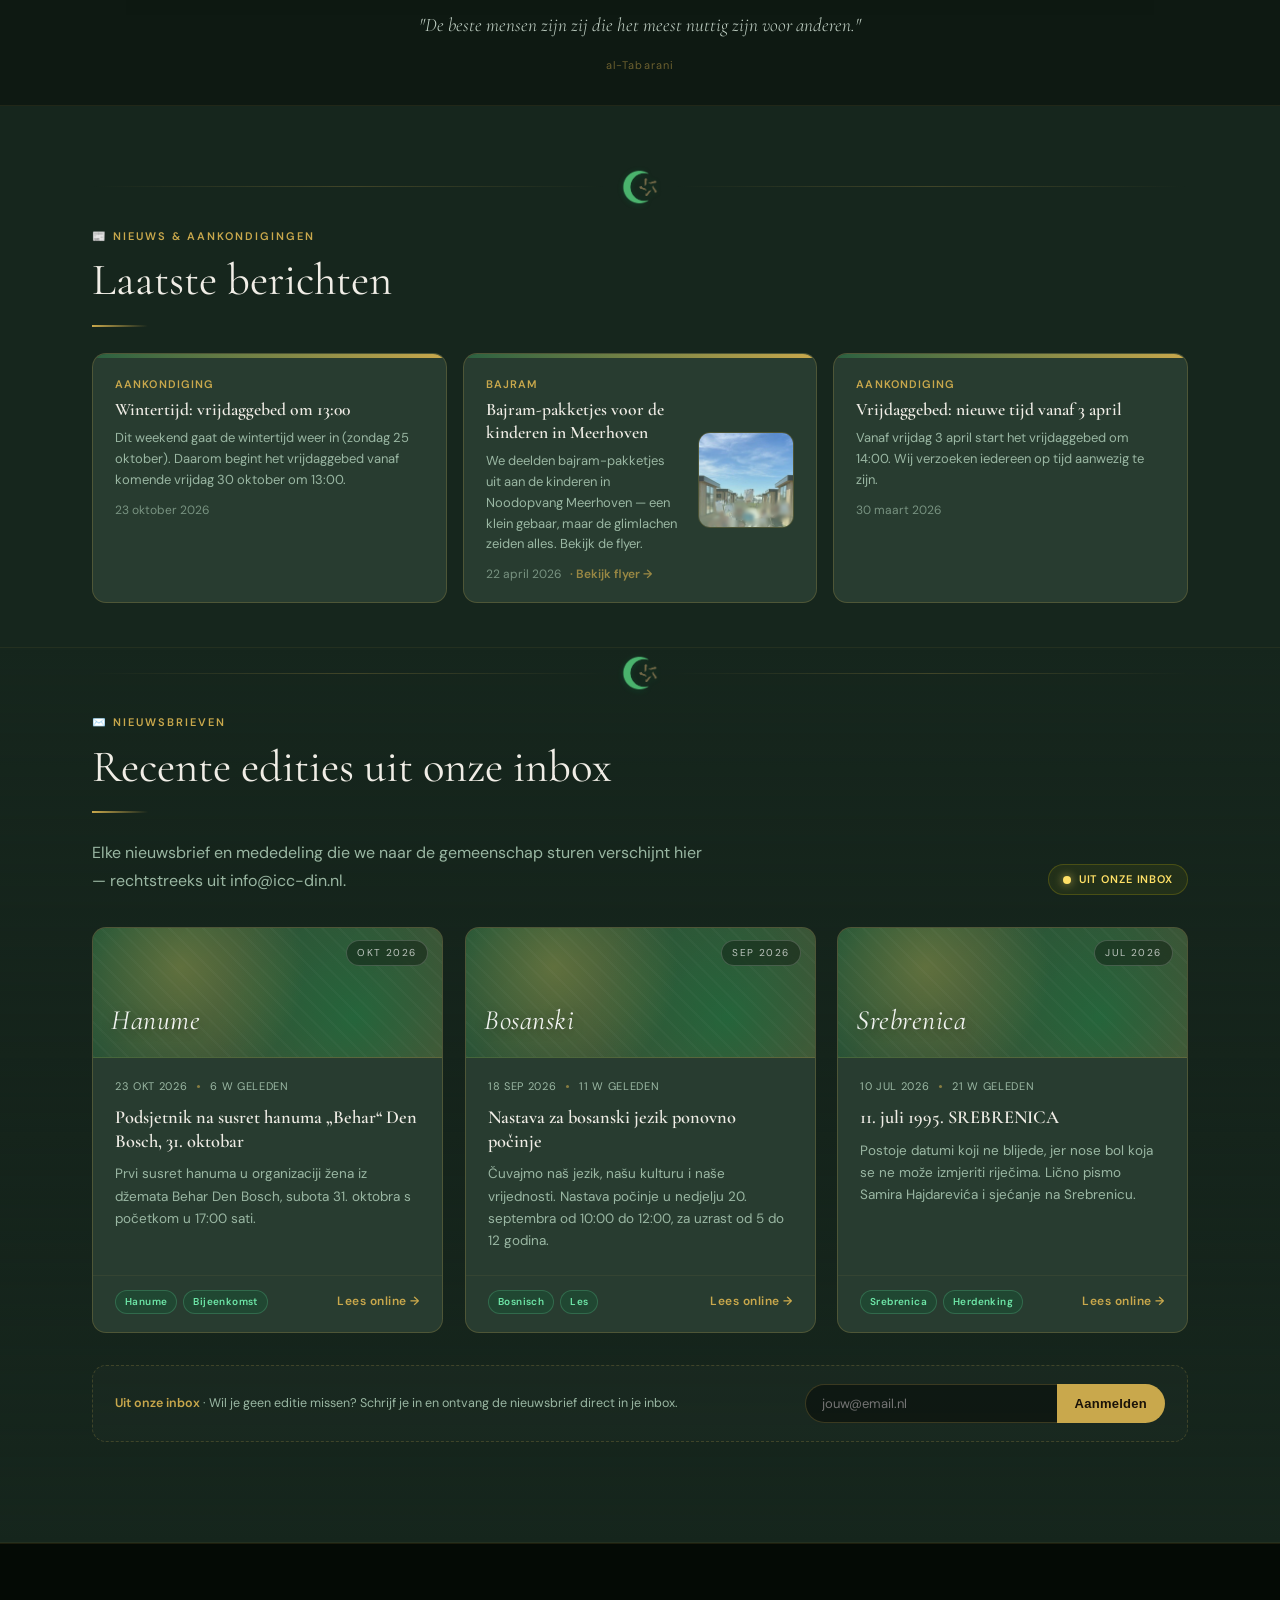
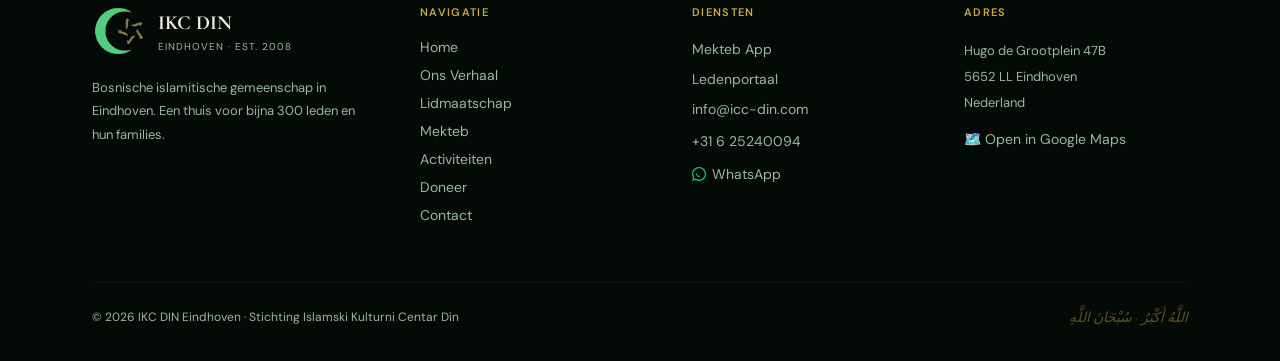
==== commit dedaef90: "Compact section transitions around the star divider; newsletter button 'Prijavite se' / 'Aanmelden'" ====
--- a/index.html
+++ b/index.html
@@ -1077,6 +1077,11 @@
 .ikc-cal{padding-bottom:12px}
 @media (max-width:1240px){.nav-tabs .nav-link{padding-left:9px!important;padding-right:9px!important;font-size:13px}}
 @media (max-width:1180px){.nav-logo-sub{display:none}}
+
+/* compact transitions between sections (about 1 cm less above and below the moon/star divider) */
+.star-divider{margin-bottom:22px!important}
+.page-fade > .section:not(:first-child):has(> .container > .star-divider:first-child){padding-top:62px}
+.page-fade > .nl-section{padding-top:6px!important}
 </style>
 </head>
 <body>
